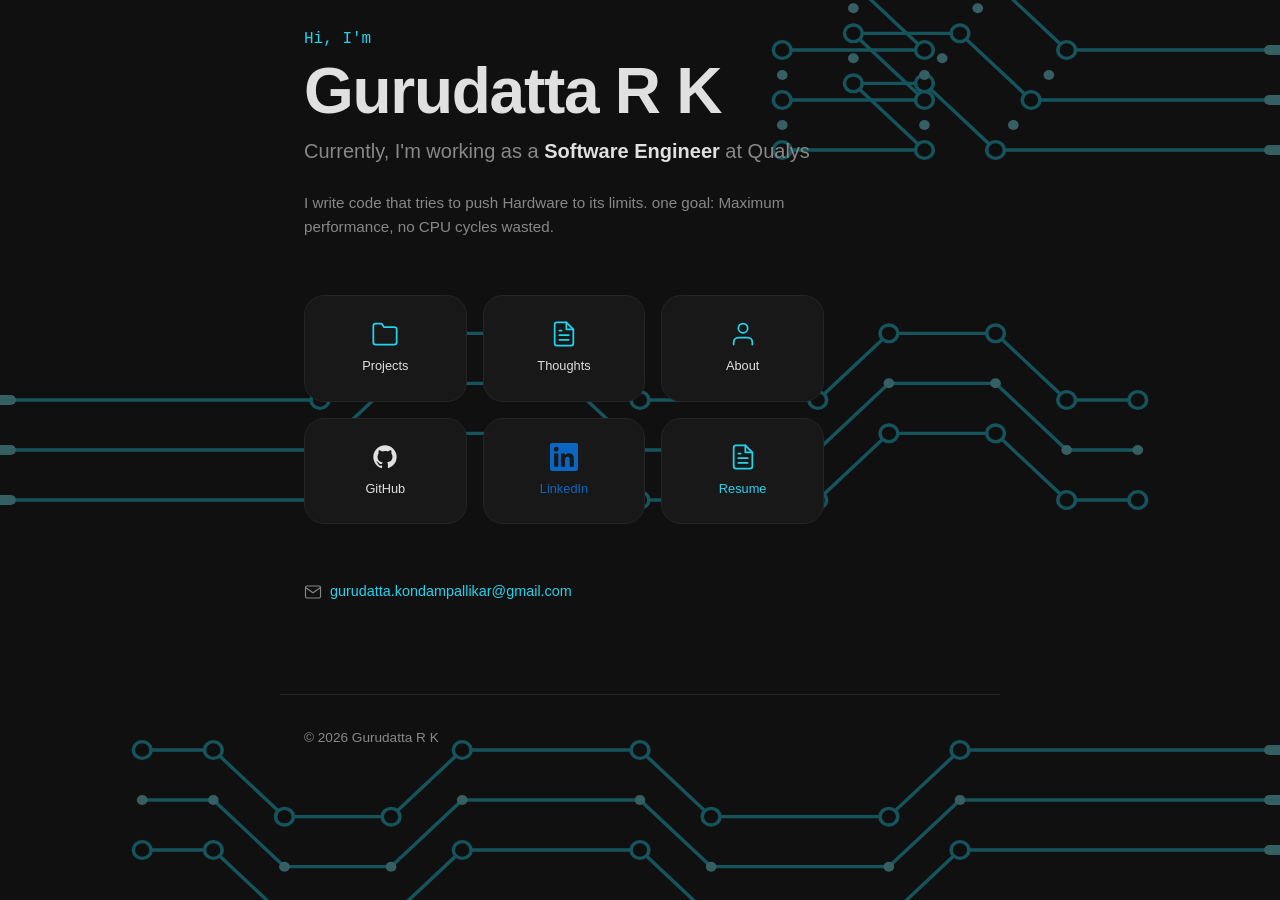
==== index.html @ 4988b699 "re-design 1" ====
<!DOCTYPE html>
<html lang="en">
<head>
<meta charset="UTF-8">
<meta name="viewport" content="width=device-width, initial-scale=1">
<meta name="description" content="Gurudatta R K — Systems programmer. Portfolio of low-latency systems, x86-64 assembly, and performance engineering.">
<title>Gurudatta R K</title>
<link rel="stylesheet" href="style.css">
<link rel="icon" href="data:image/svg+xml,%3Csvg xmlns='http://www.w3.org/2000/svg' viewBox='0 0 100 100'%3E%3Ctext y='.9em' font-size='90'%3E%E2%9A%A1%3C/text%3E%3C/svg%3E">
</head>
<body>
<main>
  <section class="hero">
    <svg class="circuit-bg" viewBox="0 0 720 540" preserveAspectRatio="none" xmlns="http://www.w3.org/2000/svg">
<defs><style>.tr{fill:none;stroke:#22d3ee;stroke-width:2}.td{fill:none;stroke:#7df4ff;stroke-width:6;stroke-linecap:round;stroke-dasharray:6 1500;animation:traceDotSlow 12s linear infinite}.n{fill:#101010;stroke:#22d3ee;stroke-width:2}.nf{fill:#7df4ff}</style></defs>
<g class="tr">
<path d="M720 30h-120l-40-40h-80l40 40h-80"/>
<path d="M720 60h-140l-40-40h-60l40 40h-80"/>
<path d="M720 90h-160l-40-40h-40l40 40h-80"/>
<path d="M0 240h180l40-40h100l40 40h100l40-40h60l40 40h40"/>
<path d="M0 270h180l40-40h100l40 40h100l40-40h60l40 40h40"/>
<path d="M0 300h180l40-40h100l40 40h100l40-40h60l40 40h40"/>
<path d="M720 450h-180l-40 40h-100l-40-40h-100l-40 40h-60l-40-40h-40"/>
<path d="M720 480h-180l-40 40h-100l-40-40h-100l-40 40h-60l-40-40h-40"/>
<path d="M720 510h-180l-40 40h-100l-40-40h-100l-40 40h-60l-40-40h-40"/>
</g>
<g class="td"><path d="M720 30h-120l-40-40h-80l40 40h-80"/></g>
<g class="td" style="animation-delay:1.5s"><path d="M720 60h-140l-40-40h-60l40 40h-80"/></g>
<g class="td" style="animation-delay:3s"><path d="M720 90h-160l-40-40h-40l40 40h-80"/></g>
<g class="td" style="animation-delay:2s"><path d="M0 240h180l40-40h100l40 40h100l40-40h60l40 40h40"/></g>
<g class="td" style="animation-delay:3.5s"><path d="M0 270h180l40-40h100l40 40h100l40-40h60l40 40h40"/></g>
<g class="td" style="animation-delay:5s"><path d="M0 300h180l40-40h100l40 40h100l40-40h60l40 40h40"/></g>
<g class="td" style="animation-delay:6s"><path d="M720 450h-180l-40 40h-100l-40-40h-100l-40 40h-60l-40-40h-40"/></g>
<g class="td" style="animation-delay:7.5s"><path d="M720 480h-180l-40 40h-100l-40-40h-100l-40 40h-60l-40-40h-40"/></g>
<g class="td" style="animation-delay:9s"><path d="M720 510h-180l-40 40h-100l-40-40h-100l-40 40h-60l-40-40h-40"/></g>
<circle cx="600" cy="30" r="5" class="n"/><circle cx="560" cy="-10" r="5" class="n"/><circle cx="480" cy="-10" r="5" class="n"/><circle cx="520" cy="30" r="5" class="n"/><circle cx="440" cy="30" r="5" class="n"/>
<circle cx="580" cy="60" r="5" class="n"/><circle cx="540" cy="20" r="5" class="n"/><circle cx="480" cy="20" r="5" class="n"/><circle cx="520" cy="60" r="5" class="n"/><circle cx="440" cy="60" r="5" class="n"/><circle cx="560" cy="90" r="5" class="n"/><circle cx="520" cy="50" r="5" class="n"/><circle cx="480" cy="50" r="5" class="n"/><circle cx="520" cy="90" r="5" class="n"/><circle cx="440" cy="90" r="5" class="n"/>
<circle cx="180" cy="240" r="5" class="n"/><circle cx="220" cy="200" r="5" class="n"/><circle cx="320" cy="200" r="5" class="n"/><circle cx="360" cy="240" r="5" class="n"/><circle cx="460" cy="240" r="5" class="n"/><circle cx="500" cy="200" r="5" class="n"/><circle cx="560" cy="200" r="5" class="n"/><circle cx="600" cy="240" r="5" class="n"/><circle cx="640" cy="240" r="5" class="n"/>
<circle cx="180" cy="300" r="5" class="n"/><circle cx="220" cy="260" r="5" class="n"/><circle cx="320" cy="260" r="5" class="n"/><circle cx="360" cy="300" r="5" class="n"/><circle cx="460" cy="300" r="5" class="n"/><circle cx="500" cy="260" r="5" class="n"/><circle cx="560" cy="260" r="5" class="n"/><circle cx="600" cy="300" r="5" class="n"/><circle cx="640" cy="300" r="5" class="n"/>
<circle cx="540" cy="450" r="5" class="n"/><circle cx="500" cy="490" r="5" class="n"/><circle cx="400" cy="490" r="5" class="n"/><circle cx="360" cy="450" r="5" class="n"/><circle cx="260" cy="450" r="5" class="n"/><circle cx="220" cy="490" r="5" class="n"/><circle cx="160" cy="490" r="5" class="n"/><circle cx="120" cy="450" r="5" class="n"/><circle cx="80" cy="450" r="5" class="n"/>
<circle cx="540" cy="510" r="5" class="n"/><circle cx="500" cy="550" r="5" class="n"/><circle cx="400" cy="550" r="5" class="n"/><circle cx="360" cy="510" r="5" class="n"/><circle cx="260" cy="510" r="5" class="n"/><circle cx="220" cy="550" r="5" class="n"/><circle cx="160" cy="550" r="5" class="n"/><circle cx="120" cy="510" r="5" class="n"/><circle cx="80" cy="510" r="5" class="n"/>
<circle cx="590" cy="45" r="3" class="nf"/><circle cx="550" cy="5" r="3" class="nf"/><circle cx="480" cy="5" r="3" class="nf"/><circle cx="520" cy="45" r="3" class="nf"/><circle cx="440" cy="45" r="3" class="nf"/><circle cx="570" cy="75" r="3" class="nf"/><circle cx="530" cy="35" r="3" class="nf"/><circle cx="480" cy="35" r="3" class="nf"/><circle cx="520" cy="75" r="3" class="nf"/><circle cx="440" cy="75" r="3" class="nf"/>
<circle cx="180" cy="270" r="3" class="nf"/><circle cx="220" cy="230" r="3" class="nf"/><circle cx="320" cy="230" r="3" class="nf"/><circle cx="360" cy="270" r="3" class="nf"/><circle cx="460" cy="270" r="3" class="nf"/><circle cx="500" cy="230" r="3" class="nf"/><circle cx="560" cy="230" r="3" class="nf"/><circle cx="600" cy="270" r="3" class="nf"/><circle cx="640" cy="270" r="3" class="nf"/>
<circle cx="540" cy="480" r="3" class="nf"/><circle cx="500" cy="520" r="3" class="nf"/><circle cx="400" cy="520" r="3" class="nf"/><circle cx="360" cy="480" r="3" class="nf"/><circle cx="260" cy="480" r="3" class="nf"/><circle cx="220" cy="520" r="3" class="nf"/><circle cx="160" cy="520" r="3" class="nf"/><circle cx="120" cy="480" r="3" class="nf"/><circle cx="80" cy="480" r="3" class="nf"/>
</svg>

    <p class="hi a1">Hi, I'm</p>
    <h1 class="a1">Gurudatta R K</h1>
    <p class="tagline a2"><span class="norm">Currently, I'm working as a </span><span class="bold">Software Engineer</span><span class="norm"> at Qualys</span></p>
    <p class="a3" style="color:var(--muted);max-width:520px;font-size:.95rem;margin-bottom:1.5rem">I write code that tries to push Hardware to its limits. one goal: Maximum performance, no CPU cycles wasted.</p>

    <div class="squircle-grid a3" style="max-width:520px">
      <a href="projects.html" class="squircle">
        <svg viewBox="0 0 24 24" xmlns="http://www.w3.org/2000/svg"><path d="M22 19a2 2 0 01-2 2H4a2 2 0 01-2-2V5a2 2 0 012-2h5l2 3h9a2 2 0 012 2z" stroke-linecap="round" stroke-linejoin="round"/></svg>
        <span>Projects</span>
      </a>
      <a href="thoughts.html" class="squircle">
        <svg viewBox="0 0 24 24" xmlns="http://www.w3.org/2000/svg"><path d="M14 2H6a2 2 0 00-2 2v16a2 2 0 002 2h12a2 2 0 002-2V8z" stroke-linecap="round" stroke-linejoin="round"/><path d="M14 2v6h6M16 13H8M16 17H8M10 9H8" stroke-linecap="round" stroke-linejoin="round"/></svg>
        <span>Thoughts</span>
      </a>
      <a href="about.html" class="squircle">
        <svg viewBox="0 0 24 24" xmlns="http://www.w3.org/2000/svg"><path d="M20 21v-2a4 4 0 00-4-4H8a4 4 0 00-4 4v2" stroke-linecap="round" stroke-linejoin="round"/><circle cx="12" cy="7" r="4"/></svg>
        <span>About</span>
      </a>
      <a href="https://github.com/GurudattaRK" target="_blank" rel="noopener" class="squircle">
        <svg viewBox="0 0 24 24" xmlns="http://www.w3.org/2000/svg" style="fill:currentColor;stroke:none"><path d="M12 2C6.477 2 2 6.484 2 12.017c0 4.425 2.865 8.18 6.839 9.504.5.092.682-.217.682-.483 0-.237-.008-.868-.013-1.703-2.782.605-3.369-1.343-3.369-1.343-.454-1.158-1.11-1.466-1.11-1.466-.908-.62.069-.608.069-.608 1.003.07 1.531 1.032 1.531 1.032.892 1.53 2.341 1.088 2.91.832.092-.647.35-1.088.636-1.338-2.22-.253-4.555-1.113-4.555-4.951 0-1.093.39-1.988 1.029-2.688-.103-.253-.446-1.272.098-2.65 0 0 .84-.27 2.75 1.026A9.564 9.564 0 0112 6.844c.85.004 1.705.115 2.504.337 1.909-1.296 2.747-1.027 2.747-1.027.546 1.379.202 2.398.1 2.651.64.7 1.028 1.595 1.028 2.688 0 3.848-2.339 4.695-4.566 4.943.359.309.678.92.678 1.855 0 1.338-.012 2.419-.012 2.747 0 .268.18.58.688.482A10.019 10.019 0 0022 12.017C22 6.484 17.522 2 12 2z"/></svg>
        <span>GitHub</span>
      </a>
      <a href="https://www.linkedin.com/in/gurudatta-r-k/" target="_blank" rel="noopener" class="squircle linkedin-blue">
        <svg viewBox="0 0 24 24" xmlns="http://www.w3.org/2000/svg" style="fill:currentColor;stroke:none"><path d="M20.447 20.452h-3.554v-5.569c0-1.328-.027-3.037-1.852-3.037-1.853 0-2.136 1.445-2.136 2.939v5.667H9.351V9h3.414v1.561h.046c.477-.9 1.637-1.85 3.37-1.85 3.601 0 4.267 2.37 4.267 5.455v6.286zM5.337 7.433a2.062 2.062 0 01-2.063-2.065 2.064 2.064 0 112.063 2.065zm1.782 13.019H3.555V9h3.564v11.452zM22.225 0H1.771C.792 0 0 .774 0 1.729v20.542C0 23.227.792 24 1.771 24h20.451C23.2 24 24 23.227 24 22.271V1.729C24 .774 23.2 0 22.222 0h.003z"/></svg>
        <span>LinkedIn</span>
      </a>
      <a href="Gurudatta_Resume.pdf" target="_blank" class="squircle" style="color:var(--accent)">
        <svg viewBox="0 0 24 24" xmlns="http://www.w3.org/2000/svg" style="fill:none;stroke:currentColor;stroke-width:1.5"><path d="M14 2H6a2 2 0 00-2 2v16a2 2 0 002 2h12a2 2 0 002-2V8z" stroke-linecap="round" stroke-linejoin="round"/><path d="M14 2v6h6M16 13H8M16 17H8M10 9H8" stroke-linecap="round" stroke-linejoin="round"/></svg>
        <span>Resume</span>
      </a>
    </div>

    <div class="email-row a4">
      <svg viewBox="0 0 24 24" xmlns="http://www.w3.org/2000/svg"><path d="M4 4h16c1.1 0 2 .9 2 2v12c0 1.1-.9 2-2 2H4c-1.1 0-2-.9-2-2V6c0-1.1.9-2 2-2z" stroke="currentColor" stroke-width="1.5" fill="none"/><path d="M22 6l-10 7L2 6" stroke="currentColor" stroke-width="1.5" fill="none"/></svg>
      <a href="mailto:gurudatta.kondampallikar@gmail.com">gurudatta.kondampallikar@gmail.com</a>
    </div>
  </section>
</main>

<footer>
  <span>&copy; 2026 Gurudatta R K</span>
</footer>
</body>
</html>
---- style.css ----
:root {
  --bg: #101010;
  --surface: #181818;
  --border: #252525;
  --text: #e0e0e0;
  --muted: #888888;
  --accent: #22d3ee;
  --accent-dim: rgba(34,211,238,0.12);
  --linkedin: #0a66c2;
  --font-body: -apple-system,BlinkMacSystemFont,'Segoe UI','Helvetica Neue',Arial,sans-serif;
  --font-mono: 'SF Mono','Fira Code','JetBrains Mono','Cascadia Code','Courier New',monospace;
  --r: 8px;
  --s: 1.5rem;
  --mw: 720px;
}

*{margin:0;padding:0;box-sizing:border-box}
html{scroll-behavior:smooth}
body{font-family:var(--font-body);background:var(--bg);color:var(--text);line-height:1.6;-webkit-font-smoothing:antialiased}

@keyframes fadeUp{from{opacity:0;transform:translateY(20px)}to{opacity:1;transform:translateY(0)}}
@keyframes draw{to{stroke-dashoffset:0}}
@keyframes float{0%,100%{transform:translateY(0)}50%{transform:translateY(-8px)}}
@keyframes pulse{0%,100%{opacity:1}50%{opacity:.6}}
@keyframes gradientShift{0%{background-position:0% 50%}50%{background-position:100% 50%}100%{background-position:0% 50%}}
@keyframes traceDot{to{stroke-dashoffset:-1200}}
@keyframes traceDotSlow{to{stroke-dashoffset:-1200}}
@keyframes waveLoop{0%{stroke-dashoffset:2000}50%{stroke-dashoffset:0}100%{stroke-dashoffset:-2000}}

.a1{animation:fadeUp .6s ease both}
.a2{animation:fadeUp .6s ease .15s both}
.a3{animation:fadeUp .6s ease .3s both}
.a4{animation:fadeUp .6s ease .45s both}

nav{display:flex;justify-content:space-between;align-items:center;max-width:var(--mw);margin:0 auto;padding:2rem var(--s)}
nav a{color:var(--text);text-decoration:none;font-weight:500;font-size:.95rem}
nav .links{display:flex;gap:1.5rem}
nav .links a{position:relative}
nav .links a::after{content:'';position:absolute;bottom:-2px;left:0;width:0;height:1px;background:var(--accent);transition:width .3s ease}
nav .links a:hover::after,nav .links a.active::after{width:100%}
nav .name{font-weight:700;letter-spacing:-.02em;color:var(--accent)}
.index-nav{justify-content:flex-end}
.index-nav .name{display:none}

main{max-width:var(--mw);margin:0 auto;padding:0 var(--s) 4rem}

.hero{min-height:70vh;display:flex;flex-direction:column;justify-content:center;align-items:flex-start;position:relative;overflow:hidden}
.hi{font-size:1rem;color:var(--accent);font-family:var(--font-mono);margin-bottom:.25rem}
.hero h1{font-size:clamp(2.5rem,5vw,4rem);font-weight:700;letter-spacing:-.02em;line-height:1.1;margin-bottom:.5rem}
.hero .tagline{font-size:clamp(1rem,2vw,1.25rem);color:var(--muted);margin-bottom:1.5rem}
.hero .cta{display:none}
.squircle-grid{display:grid;grid-template-columns:repeat(3,1fr);gap:1rem;margin:2rem 0;max-width:480px;width:100%}
.squircle{display:flex;flex-direction:column;align-items:center;justify-content:center;gap:.5rem;padding:1.5rem 1rem;background:var(--surface);border:1px solid var(--border);border-radius:20px;text-decoration:none;color:var(--text);transition:transform .2s ease,border-color .2s ease,box-shadow .2s ease}
.squircle:hover{transform:translateY(-4px);border-color:var(--accent);box-shadow:0 0 24px var(--accent-dim)}
.squircle svg{width:28px;height:28px;fill:none;stroke:var(--accent);stroke-width:1.5}
.squircle span{font-size:.8rem;font-weight:500}
.email-row{display:flex;align-items:center;gap:.5rem;margin-top:1.5rem;color:var(--muted);font-size:.9rem}
.email-row a{color:var(--accent);text-decoration:none}
.email-row svg{width:18px;height:18px;fill:currentColor}
.social-row{display:flex;gap:1.5rem;margin-top:1rem}
.social-row a{color:var(--muted);transition:color .2s ease}
.social-row a:hover{color:var(--accent)}
.social-row svg{width:24px;height:24px;fill:currentColor}
.linkedin-blue{color:var(--linkedin)!important}
.linkedin-blue:hover{color:#4691d4!important}
.tagline .norm{color:var(--muted);font-weight:400}
.tagline .bold{color:var(--text);font-weight:700}
.btn{display:inline-block;padding:.6rem 1.2rem;border-radius:var(--r);text-decoration:none;font-size:.9rem;font-weight:500;transition:transform .2s ease,box-shadow .2s ease}
.btn-primary{background:var(--accent);color:var(--bg)}
.btn-primary:hover{transform:translateY(-2px);box-shadow:0 0 20px rgba(34,211,238,.3)}
.btn-secondary{border:1px solid var(--border);color:var(--text)}
.btn-secondary:hover{border-color:var(--accent);box-shadow:0 0 20px var(--accent-dim)}

footer{max-width:var(--mw);margin:0 auto;padding:2rem var(--s);border-top:1px solid var(--border);display:flex;justify-content:space-between;align-items:center;color:var(--muted);font-size:.85rem}
footer .social{display:flex;gap:1rem}
footer .social a{color:var(--muted);transition:color .2s ease}
footer .social a:hover{color:var(--accent)}
footer svg{width:18px;height:18px;fill:currentColor}

.circuit-bg{position:fixed;top:0;left:0;width:100%;height:100%;pointer-events:none;z-index:-1;opacity:.35}
.hex-bg{position:fixed;top:0;left:0;width:100%;height:100%;pointer-events:none;z-index:-1;opacity:.06}
.wave-bg{position:fixed;top:0;left:0;width:100%;height:100%;pointer-events:none;z-index:-1;opacity:.28}
.card{background:var(--surface);border:1px solid var(--border);border-radius:var(--r);padding:1.5rem;transition:transform .2s ease,box-shadow .2s ease,border-color .2s ease}
.card:hover{transform:translateY(-4px);border-color:var(--accent);box-shadow:0 12px 40px rgba(34,211,238,.08)}
.card h2{font-size:1.25rem;font-weight:600;margin-bottom:.5rem}
.card p{color:var(--muted);font-size:.9rem;margin-bottom:1rem}
.tags{display:flex;gap:.5rem;flex-wrap:wrap}
.tag{font-family:var(--font-mono);font-size:.75rem;background:rgba(34,211,238,.08);color:var(--accent);padding:.25rem .5rem;border-radius:4px}

.post-list{list-style:none}
.post-list li{padding:1.5rem 0;border-bottom:1px solid var(--border)}
.post-list li:last-child{border-bottom:none}
.post-list a{color:var(--text);text-decoration:none;font-weight:600;font-size:1.1rem;display:block;margin-bottom:.25rem;transition:color .2s}
.post-list a:hover{color:var(--accent)}
.post-meta{color:var(--muted);font-size:.85rem;font-family:var(--font-mono)}
.post-summary{color:var(--muted);font-size:.9rem;margin-top:.25rem}

.page-title{font-size:clamp(1.75rem,4vw,2.5rem);font-weight:700;margin-bottom:.5rem}
.page-sub{color:var(--muted);margin-bottom:2rem}

.skills{display:grid;gap:1.5rem}
.skill-group h3{font-size:1rem;font-weight:600;margin-bottom:.5rem;color:var(--accent)}
.skill-group ul{list-style:none;display:flex;gap:.5rem;flex-wrap:wrap}
.skill-group li{font-family:var(--font-mono);font-size:.8rem;color:var(--muted)}

.exp-item{margin-bottom:1.5rem}
.exp-item h4{font-weight:600;margin-bottom:.25rem}
.exp-item .exp-meta{color:var(--muted);font-size:.85rem;font-family:var(--font-mono);margin-bottom:.5rem}
.exp-item p{color:var(--muted);font-size:.9rem}

.contact-links{display:flex;gap:1.5rem;flex-wrap:wrap;margin-top:1rem}
.contact-links a{display:flex;align-items:center;gap:.5rem;color:var(--text);text-decoration:none;transition:color .2s}
.contact-links a:hover{color:var(--accent)}
.contact-links svg{width:18px;height:18px;fill:currentColor}

@media(max-width:600px){
  nav{flex-direction:column;gap:1rem;padding:1.5rem var(--s)}
  .hero{min-height:50vh}
  .cta{flex-direction:column}
  footer{flex-direction:column;gap:1rem;text-align:center}
  .squircle-grid{grid-template-columns:1fr;max-width:280px}
}
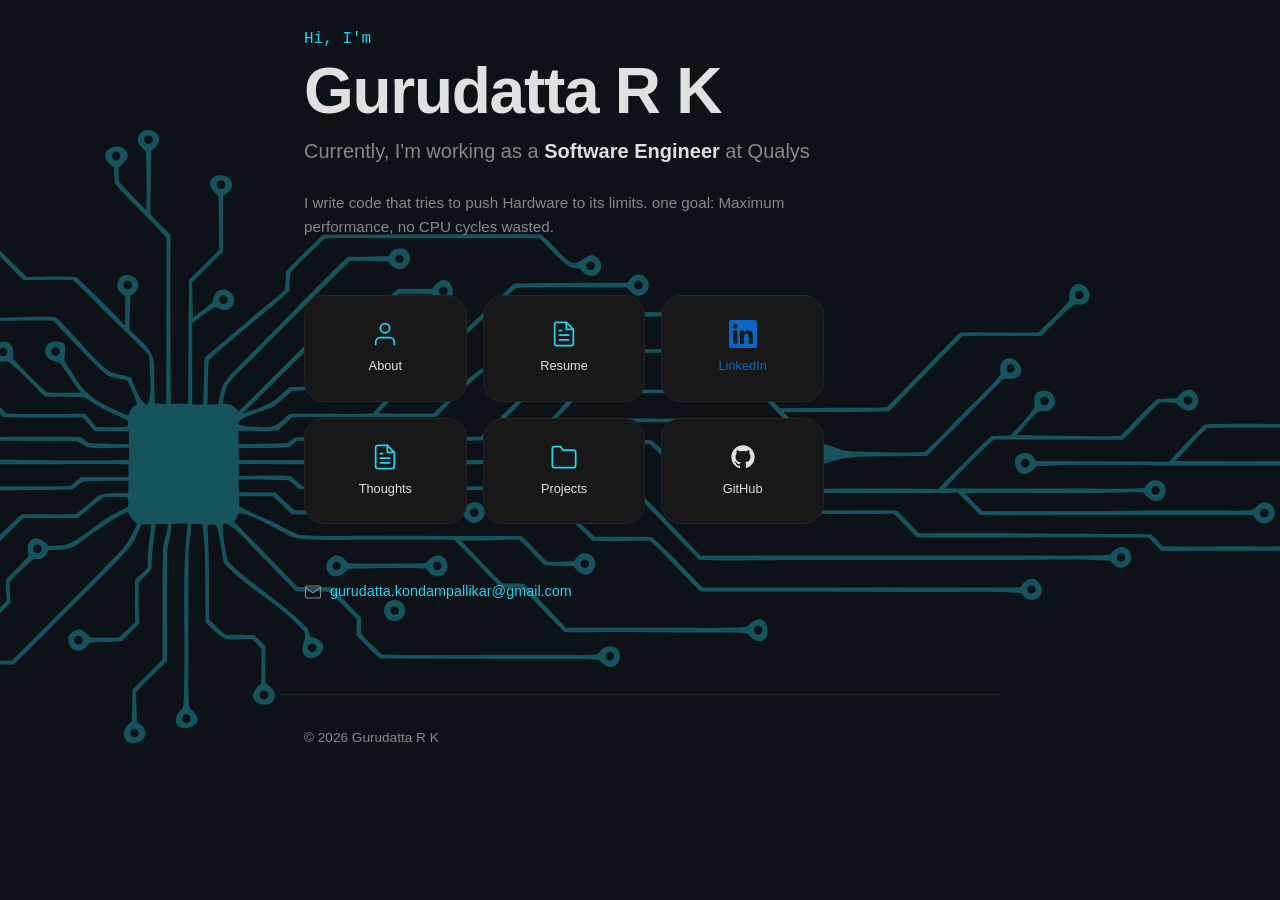
==== commit 7763bdb6: "BG re-design" ====
--- a/index.html
+++ b/index.html
@@ -11,37 +11,114 @@
 <body>
 <main>
   <section class="hero">
-    <svg class="circuit-bg" viewBox="0 0 720 540" preserveAspectRatio="none" xmlns="http://www.w3.org/2000/svg">
-<defs><style>.tr{fill:none;stroke:#22d3ee;stroke-width:2}.td{fill:none;stroke:#7df4ff;stroke-width:6;stroke-linecap:round;stroke-dasharray:6 1500;animation:traceDotSlow 12s linear infinite}.n{fill:#101010;stroke:#22d3ee;stroke-width:2}.nf{fill:#7df4ff}</style></defs>
-<g class="tr">
-<path d="M720 30h-120l-40-40h-80l40 40h-80"/>
-<path d="M720 60h-140l-40-40h-60l40 40h-80"/>
-<path d="M720 90h-160l-40-40h-40l40 40h-80"/>
-<path d="M0 240h180l40-40h100l40 40h100l40-40h60l40 40h40"/>
-<path d="M0 270h180l40-40h100l40 40h100l40-40h60l40 40h40"/>
-<path d="M0 300h180l40-40h100l40 40h100l40-40h60l40 40h40"/>
-<path d="M720 450h-180l-40 40h-100l-40-40h-100l-40 40h-60l-40-40h-40"/>
-<path d="M720 480h-180l-40 40h-100l-40-40h-100l-40 40h-60l-40-40h-40"/>
-<path d="M720 510h-180l-40 40h-100l-40-40h-100l-40 40h-60l-40-40h-40"/>
-</g>
-<g class="td"><path d="M720 30h-120l-40-40h-80l40 40h-80"/></g>
-<g class="td" style="animation-delay:1.5s"><path d="M720 60h-140l-40-40h-60l40 40h-80"/></g>
-<g class="td" style="animation-delay:3s"><path d="M720 90h-160l-40-40h-40l40 40h-80"/></g>
-<g class="td" style="animation-delay:2s"><path d="M0 240h180l40-40h100l40 40h100l40-40h60l40 40h40"/></g>
-<g class="td" style="animation-delay:3.5s"><path d="M0 270h180l40-40h100l40 40h100l40-40h60l40 40h40"/></g>
-<g class="td" style="animation-delay:5s"><path d="M0 300h180l40-40h100l40 40h100l40-40h60l40 40h40"/></g>
-<g class="td" style="animation-delay:6s"><path d="M720 450h-180l-40 40h-100l-40-40h-100l-40 40h-60l-40-40h-40"/></g>
-<g class="td" style="animation-delay:7.5s"><path d="M720 480h-180l-40 40h-100l-40-40h-100l-40 40h-60l-40-40h-40"/></g>
-<g class="td" style="animation-delay:9s"><path d="M720 510h-180l-40 40h-100l-40-40h-100l-40 40h-60l-40-40h-40"/></g>
-<circle cx="600" cy="30" r="5" class="n"/><circle cx="560" cy="-10" r="5" class="n"/><circle cx="480" cy="-10" r="5" class="n"/><circle cx="520" cy="30" r="5" class="n"/><circle cx="440" cy="30" r="5" class="n"/>
-<circle cx="580" cy="60" r="5" class="n"/><circle cx="540" cy="20" r="5" class="n"/><circle cx="480" cy="20" r="5" class="n"/><circle cx="520" cy="60" r="5" class="n"/><circle cx="440" cy="60" r="5" class="n"/><circle cx="560" cy="90" r="5" class="n"/><circle cx="520" cy="50" r="5" class="n"/><circle cx="480" cy="50" r="5" class="n"/><circle cx="520" cy="90" r="5" class="n"/><circle cx="440" cy="90" r="5" class="n"/>
-<circle cx="180" cy="240" r="5" class="n"/><circle cx="220" cy="200" r="5" class="n"/><circle cx="320" cy="200" r="5" class="n"/><circle cx="360" cy="240" r="5" class="n"/><circle cx="460" cy="240" r="5" class="n"/><circle cx="500" cy="200" r="5" class="n"/><circle cx="560" cy="200" r="5" class="n"/><circle cx="600" cy="240" r="5" class="n"/><circle cx="640" cy="240" r="5" class="n"/>
-<circle cx="180" cy="300" r="5" class="n"/><circle cx="220" cy="260" r="5" class="n"/><circle cx="320" cy="260" r="5" class="n"/><circle cx="360" cy="300" r="5" class="n"/><circle cx="460" cy="300" r="5" class="n"/><circle cx="500" cy="260" r="5" class="n"/><circle cx="560" cy="260" r="5" class="n"/><circle cx="600" cy="300" r="5" class="n"/><circle cx="640" cy="300" r="5" class="n"/>
-<circle cx="540" cy="450" r="5" class="n"/><circle cx="500" cy="490" r="5" class="n"/><circle cx="400" cy="490" r="5" class="n"/><circle cx="360" cy="450" r="5" class="n"/><circle cx="260" cy="450" r="5" class="n"/><circle cx="220" cy="490" r="5" class="n"/><circle cx="160" cy="490" r="5" class="n"/><circle cx="120" cy="450" r="5" class="n"/><circle cx="80" cy="450" r="5" class="n"/>
-<circle cx="540" cy="510" r="5" class="n"/><circle cx="500" cy="550" r="5" class="n"/><circle cx="400" cy="550" r="5" class="n"/><circle cx="360" cy="510" r="5" class="n"/><circle cx="260" cy="510" r="5" class="n"/><circle cx="220" cy="550" r="5" class="n"/><circle cx="160" cy="550" r="5" class="n"/><circle cx="120" cy="510" r="5" class="n"/><circle cx="80" cy="510" r="5" class="n"/>
-<circle cx="590" cy="45" r="3" class="nf"/><circle cx="550" cy="5" r="3" class="nf"/><circle cx="480" cy="5" r="3" class="nf"/><circle cx="520" cy="45" r="3" class="nf"/><circle cx="440" cy="45" r="3" class="nf"/><circle cx="570" cy="75" r="3" class="nf"/><circle cx="530" cy="35" r="3" class="nf"/><circle cx="480" cy="35" r="3" class="nf"/><circle cx="520" cy="75" r="3" class="nf"/><circle cx="440" cy="75" r="3" class="nf"/>
-<circle cx="180" cy="270" r="3" class="nf"/><circle cx="220" cy="230" r="3" class="nf"/><circle cx="320" cy="230" r="3" class="nf"/><circle cx="360" cy="270" r="3" class="nf"/><circle cx="460" cy="270" r="3" class="nf"/><circle cx="500" cy="230" r="3" class="nf"/><circle cx="560" cy="230" r="3" class="nf"/><circle cx="600" cy="270" r="3" class="nf"/><circle cx="640" cy="270" r="3" class="nf"/>
-<circle cx="540" cy="480" r="3" class="nf"/><circle cx="500" cy="520" r="3" class="nf"/><circle cx="400" cy="520" r="3" class="nf"/><circle cx="360" cy="480" r="3" class="nf"/><circle cx="260" cy="480" r="3" class="nf"/><circle cx="220" cy="520" r="3" class="nf"/><circle cx="160" cy="520" r="3" class="nf"/><circle cx="120" cy="480" r="3" class="nf"/><circle cx="80" cy="480" r="3" class="nf"/>
+    <svg class="circuit-bg" viewBox="0 0 2048 1117" preserveAspectRatio="xMidYMid slice" xmlns="http://www.w3.org/2000/svg">
+<defs>
+<style>
+  .td2{fill:none;stroke:#7df4ff;stroke-width:18;stroke-linecap:round;stroke-dasharray:18 9999;stroke-dashoffset:18;animation:traceDotSlow 18s linear infinite}
+</style>
+<!-- Dark background -->
+<rect width="2048" height="1117" fill="#060e1a"/>
+</defs>
+<rect width="2048" height="1117" fill="#060e1a"/>
+<path transform="translate(0,0)" fill="#0a1628" d="M 0 0 L 2048 0 L 2048 402.951 L 2048 407.507 L 2048 691.886 L 2048 696.408 L 2048 1117 L 0 1117 L 0 784.738 L 0 778.17 L 0 709.93 L 0 705.296 L 0 677.943 L 0 673.22 L 0 609.535 L 0 606.395 L 0 575.031 L 0 571.775 L 0 525.835 L 0 521.038 L 0 488.784 L 0 484.267 L 0 465.733 L 0 438.441 L 0 407.311 L 0 403.051 L 0 316.159 L 0 312.44 L 0 0 z"/>
+<path transform="translate(0,0)" fill="#0a1628" d="M 939.519 550.95 C 971.061 550.314 1003.53 551.235 1035.35 550.744 C 1063.84 576.834 1095.17 609.61 1122.91 637.233 C 1140.97 638.828 1178.92 637.753 1198.03 637.759 C 1244.85 637.909 1291.68 637.818 1338.51 637.487 C 1347.37 645.207 1359.26 658.28 1367.78 667.013 C 1450.63 668.143 1533.86 666.273 1616.73 667.015 C 1629.44 667.128 1642.09 666.792 1654.79 667.414 C 1658.41 670.31 1667.16 679.672 1670.82 683.404 C 1686.82 684.133 1707.3 683.543 1723.71 683.542 L 1825.35 683.557 C 1834.48 674.935 1843.57 665.874 1852.69 657.154 L 1893.36 696.261 C 1907.19 697.233 1931.08 696.548 1945.75 696.549 L 2048 696.408 L 2048 1117 L 0 1117 L 0 784.738 C 10.4214 787.334 76.4792 787.068 90.0106 786.656 C 125.202 785.582 171.257 788.417 205.596 785.887 C 218.148 773.773 230.439 760.732 242.553 748.127 C 242.482 739.998 241.881 730.894 241.52 722.698 C 247.929 714.332 263.531 700.436 271.503 693.663 C 282.537 694.08 285.061 693.284 289.771 682.915 C 303.988 681.079 313.094 684.518 326.119 675.375 C 346.891 660.794 365.074 645.42 388.428 635.132 C 391.954 642.533 393.222 644.858 399.901 649.525 C 387.631 678.553 379.369 684.482 357.411 706.711 L 307.851 756.433 L 267.749 796.537 C 260.544 803.731 251.095 813.802 243.39 819.967 C 214.392 820.561 184.641 819.79 155.63 819.4 C 135.813 819.135 116.057 819.491 96.1951 819.089 L 95.658 818.386 C 89.3908 810.293 79.5636 803.662 72.2581 815.109 C 61.8894 831.357 86.444 845.799 95.5584 824.887 L 246.545 824.824 C 276.87 795.512 306.591 764.366 336.799 734.696 C 354.774 717.04 375.237 697.247 391.426 678.029 C 395.677 672.982 402.194 657.754 405.296 650.932 L 417.388 650.705 C 417.218 658.911 415.1 668.186 414.188 676.545 C 413.154 686.014 413.091 694.89 412.963 704.386 C 408.82 709.002 402.047 715.065 397.359 719.478 C 397.329 735.065 396.653 756.633 397.616 771.747 C 390.43 778.928 384.755 784.572 376.876 791.089 C 365.56 791.866 352.955 791.428 341.549 791.135 C 338.17 787.087 331.435 780.09 325.684 781.657 C 299.836 788.696 323.466 825.031 340.989 797.405 C 354.241 797.093 367.189 796.828 380.427 795.985 C 388.143 788.707 395.63 781.19 402.878 773.446 C 401.356 761.861 401.996 736.162 401.89 723.17 C 407.314 716.746 412.865 713.19 417.733 705.607 C 417.962 702.832 418.019 699.469 418.022 696.658 C 418.04 680.954 421.676 666.024 422.959 650.408 C 427.468 650.593 433.533 650.313 438.162 650.239 C 437.177 664.127 432.522 669.672 432.016 683.213 C 431.406 699.515 431.432 715.949 431.392 732.256 L 431.451 818.442 C 419.487 830.872 406.405 843.439 394.095 855.615 C 394.084 869.155 393.706 882.692 392.961 896.212 C 382.601 902.503 379.858 915.516 388.568 920.544 C 402.225 928.427 423.14 908.976 399.714 896.545 L 398.314 859.186 C 410.313 846.243 424.363 832.893 437.026 820.419 C 436.947 776.423 436.727 732.111 437.143 688.116 C 437.274 674.255 442.4 666.401 442.507 650.067 C 449.051 649.943 456.08 650.117 462.664 650.174 C 454.81 713.812 460.108 782.056 458.152 846.405 C 457.834 856.886 458.548 867.169 456.902 877.622 C 435.899 897.865 456.034 911.823 472.151 899.024 C 479.12 893.49 471.117 883.402 464.918 878.644 C 462.646 859.039 463.623 827.778 463.539 807.466 C 463.375 767.827 463.488 727.837 463.704 688.185 C 463.763 677.432 466.577 662.32 467.121 650.168 L 480.973 650.747 C 481.598 660.631 483.551 671.602 483.8 681.512 C 484.559 711.649 484.778 741.696 484.794 771.83 C 509.337 797.562 508.349 793.692 541.967 793.122 C 547.235 797.581 549.523 800.028 554.078 805.115 C 554.781 817.411 553.896 835.692 553.813 848.584 C 523.362 871.363 570.303 886.499 570.905 862.22 C 571.038 856.833 563.731 851.052 559.392 848.017 C 558.441 836.112 559.146 815.53 558.99 802.64 C 555.011 796.907 549.987 792.466 544.626 788.122 C 532.982 787.934 521.338 787.834 509.693 787.821 C 502.269 782.1 495.466 774.907 488.887 768.195 C 488.913 730.293 489.63 692.388 487.162 654.554 C 487.048 652.796 487.16 653.205 488.238 651.759 C 492.034 650.531 492.91 650.746 496.826 651.129 C 501.852 654.552 505.126 689.098 507.723 699.186 C 533.769 728.3 581.726 753.175 607.214 784.171 C 612.655 790.787 600.663 801.654 606.928 812.398 C 608.204 814.567 610.322 816.109 612.778 816.655 C 626.672 819.874 644.151 796.304 614.826 790.404 C 614.021 787.59 612.199 780.788 610.368 778.885 C 582.091 749.502 541.294 725.094 512.671 696.773 C 510.572 690.24 504.377 656.506 506.488 650.221 L 508.92 649.659 C 520.639 652.462 539.261 674.524 548.228 683.795 L 596.878 733.841 C 610.032 734.677 626.192 732.767 638.944 735.253 C 648.038 742.963 663.259 759.021 672.089 767.81 C 672.409 774.192 672.208 781.778 672.176 788.272 C 678.182 795.021 694.941 812.065 701.877 817.377 L 882.515 817.948 L 936.373 817.879 C 947.403 817.856 962.172 817.486 972.839 818.861 C 997.972 846.525 1010.42 800.026 985.341 802.019 C 978.778 802.541 974.952 807.507 972.172 811.2 C 970.201 813.819 940.371 812.511 936.212 812.513 L 861.489 812.607 C 810.44 812.656 754.863 813.739 704.191 812.412 C 697.207 805.896 682.641 792.978 677.925 785.903 L 677.842 766.417 C 666.663 754.982 651.531 738.288 639.821 728.448 C 626.268 728.61 612.714 728.63 599.16 728.507 C 573.297 701.31 546.469 674.724 520.46 647.421 C 523.327 643.745 523.566 641.717 525.438 637.515 C 535.59 633.182 587.809 666.253 596.503 667.853 C 616.295 671.494 658.219 669.952 678.644 669.935 L 793.458 669.932 C 795.903 672.933 809.727 686.874 812.973 690.002 C 824.379 700.994 840.417 719.962 852.264 729.095 L 876.832 729.146 C 894.548 747.188 912.032 766.832 930.077 784.285 C 951.596 785.206 977.684 784.51 999.508 784.504 L 1087.32 785.084 C 1104.85 785.093 1140.46 784.155 1156.79 786.247 C 1191.37 822.295 1190.23 742.539 1157.12 777.615 C 1138.45 780.257 1096.26 779.106 1075.8 779.065 L 931.968 779.061 C 917.91 764.199 893.619 737.034 879.089 724.475 L 854.226 724.275 C 840.823 712.498 814.831 684.094 801.498 670.509 C 821.112 671.345 852.995 669.828 873.627 669.726 C 883.534 678.144 895.699 691.882 905.439 701.551 L 941.466 702.927 C 947.239 710.611 956.679 718.488 965.292 708.521 C 967.683 705.746 968.884 702.14 968.634 698.486 C 968.059 691.08 960.737 685.833 953.385 686.832 C 948.19 687.538 944.96 692.252 942.088 696.278 C 931.073 697.111 920.018 697.309 908.98 696.869 C 898.489 687.836 886.644 672.914 876.088 665.123 L 677.955 664.885 C 655.262 664.899 625.182 666.257 602.783 664.122 C 597.749 663.642 570.731 648.946 563.735 645.741 C 553.069 640.854 536.864 634.342 526.617 628.711 C 526.266 624.735 526.137 620.045 525.919 615.997 L 568.164 615.801 C 574.656 620.74 585.415 632.111 591.58 638.241 C 614.613 639.18 643.733 638.331 667.194 638.353 L 804.389 639.211 C 807.547 643.621 813.227 650.416 819.234 649.048 C 844.936 643.195 824.118 605.865 804.96 632.854 C 756.429 635.652 705.342 632.555 656.559 633.681 C 637.205 634.127 613.854 634.502 594.691 633.114 L 571.441 611.263 C 556.542 610.65 541.688 611.514 526.449 610.542 C 525.933 605.844 525.793 600.241 525.551 595.454 C 545.311 594.795 567.979 595.827 588.077 596.031 L 601.039 606.75 C 617.623 608.8 655.533 607.747 674.294 607.94 C 749.514 608.71 825.107 608.173 900.357 608.169 C 921.389 627.149 944.442 650.84 964.822 670.982 C 987.587 671.643 1013.35 671.126 1036.34 671.113 C 1055.73 688.019 1078.76 714.865 1098.77 733.765 C 1110.29 734.428 1125.85 733.997 1137.74 733.997 L 1208.74 733.994 L 1389.48 734.783 C 1421.03 734.769 1467.01 733.342 1496.75 736.026 C 1511.92 757.144 1533.58 734.503 1516.51 720.784 C 1508.66 714.47 1500.34 721.932 1496 729.104 L 1101.85 729.108 C 1084.29 711.534 1056.34 681.446 1038.53 666.499 C 1016.22 665.531 990.502 666.474 967.725 666.207 C 948.096 648.807 924.139 622.92 904.148 603.966 C 883.407 602.996 861.66 603.283 840.842 603.378 C 762.436 603.737 683.831 602.762 605.442 603.815 L 590.529 590.928 C 572.185 589.58 544.92 590.536 525.911 590.768 C 526.112 586.177 526.025 580.945 526.06 576.296 C 539.423 575.567 557.015 576.095 570.832 576.09 L 656.279 576.091 L 915.569 576.117 L 948.322 608.692 C 966.185 609.939 994.537 609.039 1013.34 608.996 C 1021.26 615.323 1035.66 631.18 1043.44 639.293 C 1061.2 657.942 1079.11 676.453 1097.16 694.824 C 1136.35 696.543 1186.07 695.09 1226.12 695.094 L 1474.5 695.098 C 1513.02 695.085 1570.62 693.305 1607.69 696.091 C 1610.62 700.306 1616.92 706.291 1622.19 704.844 C 1647.12 697.993 1626.75 661.778 1607.29 688.637 C 1575.68 690.153 1540.58 689.521 1508.74 689.525 L 1353.1 689.487 L 1190.63 689.468 C 1161.63 689.502 1127.71 690.376 1099.06 689.287 C 1079.91 670.35 1061.14 649.102 1042.01 629.989 C 1035.29 623.278 1023.18 609.478 1016.1 604.615 C 994.781 603.53 972.615 604.754 950.898 603.891 C 940.445 593.818 929.93 583.021 919.636 572.726 C 926.195 565.036 932.583 558.261 939.519 550.95 z"/>
+<path transform="translate(0,0)" fill="#22d3ee" d="M 646.397 688.974 C 654.626 690.036 656.488 693.119 662.226 698.962 C 689.778 700.185 730.533 699.256 758.427 698.971 C 766.081 688.188 780.342 684.638 784.613 698.927 C 785.643 702.3 785.232 705.949 783.477 709.008 C 780.684 713.813 777.347 714.346 772.29 715.626 C 764.65 714.131 763.236 711.481 758.181 705.716 C 736.95 704.356 681.576 704.811 661.337 706.165 C 641.649 731.861 621.698 696.755 646.397 688.974 z"/>
+<path transform="translate(0,0)" fill="#0a1628" d="M 769.418 697.867 C 771.083 696.818 773.192 696.778 774.895 697.763 C 776.598 698.748 777.615 700.596 777.535 702.562 C 777.456 704.529 776.293 706.288 774.515 707.133 C 771.983 708.335 768.953 707.357 767.602 704.901 C 766.251 702.445 767.047 699.362 769.418 697.867 z"/>
+<path transform="translate(0,0)" fill="#0a1628" d="M 645.427 697.548 C 647.826 696.427 650.686 697.29 652.064 699.552 C 653.442 701.814 652.899 704.751 650.802 706.37 C 649.224 707.588 647.088 707.796 645.305 706.905 C 643.521 706.015 642.404 704.182 642.43 702.189 C 642.456 700.195 643.62 698.392 645.427 697.548 z"/>
+<path transform="translate(0,0)" fill="#22d3ee" d="M 714.458 745.681 C 721.153 742.895 728.839 746.072 731.611 752.773 C 734.384 759.474 731.191 767.152 724.484 769.911 C 717.797 772.662 710.146 769.48 707.381 762.798 C 704.617 756.117 707.783 748.459 714.458 745.681 z"/>
+<path transform="translate(0,0)" fill="#0a1628" d="M 718.448 752.432 C 721.288 751.857 724.063 753.666 724.684 756.496 C 725.305 759.326 723.541 762.131 720.721 762.797 C 718.856 763.238 716.898 762.639 715.599 761.23 C 714.3 759.821 713.861 757.822 714.452 755.998 C 715.042 754.175 716.57 752.812 718.448 752.432 z"/>
+<path transform="translate(0,0)" fill="#22d3ee" d="M 410.822 187.988 C 406.909 184.349 400.128 178.108 400.747 172.651 C 403.389 149.339 445.81 165.627 417.609 186.926 L 417.11 187.297 C 416.868 213.424 416.188 239.791 416.253 265.852 C 424.268 274.384 433.464 283.198 441.124 291.516 C 441.013 360.203 440.762 432.373 441.859 501.048 L 463.23 501.144 L 463.551 404.685 C 463.659 388.146 464.795 363.552 463.816 347.666 C 475.947 335.618 490.31 322.029 501.809 309.648 C 501.777 287.483 501.031 265.541 500.947 243.509 C 471.198 219.219 513.321 207.095 517.885 228.46 C 519.055 233.937 510.561 240.36 506.467 243.381 C 506.512 262.866 505.613 293.698 506.659 312.065 C 493.953 325.033 481.096 337.853 468.092 350.523 C 468.29 364.517 469.289 380.92 469.06 394.474 C 476.815 388.518 485.488 382.133 492.886 375.857 C 494.339 370.166 495.509 363.498 501.125 360.709 C 516.526 353.003 529.053 376.317 512.151 384.176 C 506.561 386.776 499.099 380.53 496.862 381.365 C 490.085 383.892 473.656 397.227 468.229 401.153 L 468.209 501.95 L 481.688 501.965 C 483.037 482.714 482.818 463.362 483.363 444.052 L 551.236 386.631 C 559.388 379.732 576.525 366.064 583.346 359.19 C 583.788 351.86 584.391 344.119 584.669 336.821 C 588.383 332.164 625.142 295.752 630.709 291.453 C 720.794 290.725 810.883 290.539 900.97 290.896 C 913.504 299.428 923.119 314.507 935.569 323.839 C 949.036 333.933 958.016 310.511 969.389 318.716 C 986.641 331.162 965.857 356.054 949.178 333.285 C 946.899 333.066 940.186 332.433 938.427 331.548 C 923.737 324.161 911.779 307.142 899.212 295.7 L 723.876 295.766 C 695.263 295.753 660.976 294.87 632.745 295.87 C 620.914 307.65 600.803 326.419 590.391 338.386 C 589.059 347.069 588.909 352.034 589.074 360.891 C 567.035 381.808 539.468 402.33 516.541 422.733 C 507.782 430.528 497.319 438.417 489.091 446.646 C 487.154 460.363 487.911 486.73 487.226 501.945 L 500.721 501.261 C 502.098 493.85 503.973 480.906 508.254 474.956 C 516.188 463.927 528.126 452.148 537.75 442.432 L 581.794 398.334 C 604.943 375.191 638.613 339.39 662.045 318.404 C 675.025 319.713 698.158 317.97 712.252 318.119 C 714.317 314.355 716.18 309.743 720.808 309.006 C 724.198 308.466 730.001 307.678 732.918 309.796 C 746.415 319.594 732.778 342.337 717.688 331.039 C 715.201 329.176 713.233 326.61 711.243 324.172 L 664.363 323.714 C 624.605 363.478 584.343 402.78 545.098 443.008 C 534.834 453.529 522.118 464.369 513.362 475.827 C 509.198 481.277 507.414 493.805 506.094 500.787 C 509.639 501.366 514.412 501.998 517.812 502.758 C 520.298 505.191 523.545 508.198 525.723 510.803 L 601.039 435.765 C 611.904 424.887 636.674 399.021 647.84 391.325 C 656.331 390.286 665.158 389.068 673.633 388.187 C 677.105 369.658 687.649 367.223 700.827 379.441 C 706.99 373.629 717.146 363.482 723.527 358.591 L 766.397 358.391 C 782.958 332.798 799.045 359.414 788.185 371.807 C 786.534 373.723 784.123 374.814 781.594 374.788 C 775.216 374.72 769.571 369.22 765.636 364.817 C 752.164 364.679 738.69 364.644 725.217 364.712 C 720.31 368.589 716.002 372.363 711.408 376.587 C 698.27 388.666 695.3 404.468 675.086 393.309 C 667.18 394.048 656.918 394.734 649.332 396.248 C 636.86 406.453 616.361 428.208 604.409 440.171 L 530.497 513.543 C 543.99 508.654 560.027 504.55 571.266 496.155 C 577.421 491.557 583.449 484.752 589.252 480.444 C 600.299 480.013 617.103 480.411 627.295 479.431 C 635.515 470.976 648.37 456.419 656.758 449.485 C 671.795 449.073 687.227 448.819 702.22 448.15 C 703.984 444.757 705.552 441.044 709.401 439.773 C 715.998 437.594 724.755 439.262 726.882 446.782 C 727.903 450.389 727.596 455.628 725.33 458.61 C 716.324 470.46 706.737 461.981 700.791 454.782 C 687.372 454.413 673.514 453.843 660.123 453.959 C 651.654 459.681 638.72 476.068 630.266 483.671 L 591.902 484.967 C 585.04 491.101 578.467 497.759 571.012 503.37 C 562.54 509.747 526.654 516.53 524.743 525.322 C 529.171 530.804 546.144 529.153 553.008 529.979 C 572.604 532.34 576.365 524.043 589.334 513.578 C 622.992 512.351 659.05 514.662 692.217 513.149 C 699.493 505.305 712.985 489.883 720.365 483.173 L 746.987 482.623 C 754.853 475.967 771.244 459.515 777.634 451.565 C 778.007 448.503 778.986 438.425 780.685 436.445 C 802.803 410.679 830.33 388.887 854.159 364.569 C 858.439 360.201 863.114 355.751 867.748 351.996 L 956.385 350.944 C 973.266 350.841 992.103 351.353 1008.78 350.741 C 1023 324.513 1049.94 357.332 1024.65 366.811 C 1018.04 369.289 1011.39 361.741 1008.01 356.958 C 974.323 357.028 940.734 356.211 907.127 356.938 C 896.837 357.161 880.312 356.458 870.582 357.544 C 855.813 368.579 841.294 384.723 827.519 397.277 C 813.755 409.822 799.795 423.532 786.936 437.019 C 785.322 438.712 784.512 442.477 784.179 444.806 C 784.529 457.611 761.364 476.944 750.601 486.88 C 741.559 487.421 731.598 488.218 722.625 488.096 L 699.432 512.882 C 719.995 512.893 748.319 514.292 767.728 513.182 C 785.618 497.015 814.753 461.001 834.323 454.674 C 838.091 449.823 839.183 448.261 844.05 444.566 C 844.675 431.99 845.222 420.19 845.282 407.582 C 851.506 401.106 858.076 394.016 864.508 387.827 L 1021.27 387.13 C 1042.49 387.105 1090.6 388.411 1109.54 386.369 C 1126.57 362.849 1141.65 387.681 1132.58 399.237 C 1130.95 401.349 1128.48 402.651 1125.81 402.81 C 1117.91 403.358 1113.79 398.602 1108.32 393.742 C 1082.46 392.192 1047.15 393.248 1020.57 393.178 C 969.579 392.542 918.585 392.368 867.593 392.656 C 861.43 398.308 855.406 404.108 849.526 410.053 C 849.623 421.434 849.814 432.814 850.1 444.192 C 862.374 451.724 867.828 463.519 850.55 470.928 C 843.946 473.76 835.538 462.16 830.841 461.623 C 817.313 468.295 783.857 504.969 770.707 517.676 C 711.547 517.69 651.185 517.077 592.152 517.81 C 587.266 522.468 580.342 529.444 575.305 533.556 C 559.699 536.589 541.678 534.044 525.399 534.771 L 525.753 550.928 C 545.19 551.291 566.829 550.776 586.395 550.142 C 589.888 547.177 594.129 543.027 598.539 542.705 C 618.694 541.235 641.49 542.149 661.753 542.179 L 765.319 542.129 C 784.808 542.134 806.778 542.617 826.096 541.981 C 837.427 532.582 848.748 519.276 859.427 509.05 C 883.47 486.025 909.861 455.782 934.347 433.967 C 953.654 432.698 981.643 433.541 1001.59 433.575 L 1124.26 432.912 C 1136.68 432.908 1198.06 434.176 1203.77 431.323 C 1207.28 427.222 1209.23 422.533 1214.95 422.392 C 1240.69 421.76 1228.54 466.521 1201.85 438.562 C 1174 437.09 1137.67 438.183 1109.18 438.143 C 1051.86 437.748 994.545 437.684 937.229 437.951 C 902.044 473.219 865.141 512.52 829.171 546.521 C 807.987 547.844 776.175 546.925 754.304 546.915 L 598.525 546.946 C 595.301 549.552 591.341 552.945 587.954 555.173 C 568.062 556.795 545.901 555.389 525.718 556.088 L 526.216 570.82 L 754.677 570.78 L 825.107 570.842 C 837.404 570.856 854.704 571.385 866.679 570.249 C 885.81 547.962 907.156 526.893 926.966 505.147 C 933.489 497.987 940.857 490.119 948.073 483.74 C 969.151 482.507 995.198 482.755 1016.39 483.352 C 1068.54 484.82 1123.38 481.317 1175.24 483.684 C 1183.54 491.405 1190.38 499.707 1197.78 506.655 L 1269.62 506.025 C 1288.12 506.029 1312.37 506.769 1330.22 505.098 C 1353.02 483.881 1375.12 458.596 1397.46 436.688 C 1404.84 429.453 1413.63 419.214 1421.08 412.633 C 1453.27 411.68 1487.6 413.573 1518.87 412.276 C 1530.93 400.371 1546.67 385.605 1557.19 372.789 L 1557.01 371.695 C 1554.82 358.175 1564.48 346.311 1577.13 355.969 C 1586.1 363.912 1582.38 379.257 1568.86 378.036 C 1567.59 377.922 1563.32 377.791 1562.36 378.512 C 1547.85 389.314 1535.13 404.373 1522.1 416.952 C 1491 417.123 1454.5 416.067 1424.18 417.26 C 1403.04 438.368 1382.13 459.71 1361.46 481.28 C 1354.55 488.407 1339.57 504.702 1332.86 510.449 C 1290.96 511.707 1244.14 511.447 1202.15 511.382 C 1205.89 515.278 1213.86 522.369 1213.53 527.956 C 1206.63 527.163 1180.03 495.235 1172.3 488.13 L 950.887 488.126 C 943.284 495.484 935.656 503.406 928.512 511.243 C 910.371 531.144 890.819 550.409 873.244 570.771 C 884.9 570.995 902.101 571.79 913.398 571.317 C 929.241 554.912 943.935 536.672 959.906 519.967 C 993.279 518.235 1033.19 520.127 1067.17 519.522 C 1083.12 519.238 1126.84 518.575 1141.03 520.353 C 1152.82 528.634 1170.13 550.931 1183.12 561.046 C 1198.99 561.177 1214.87 561.01 1230.73 560.546 C 1232.64 557.275 1236.29 550.919 1240.57 550.308 C 1254.91 548.265 1270.91 559.619 1284.88 560.008 C 1315.07 560.849 1347.34 562.25 1377.43 560.974 C 1393.62 546.191 1411.81 526.197 1427.76 510.392 C 1438.61 499.64 1463.49 475.798 1471.62 464.785 C 1470.9 459.831 1470.4 452.304 1473.71 448.816 C 1488.8 432.916 1511.42 467.101 1485.3 470.057 C 1478.62 470.813 1477.28 466.855 1470.59 474.739 C 1460.93 484.314 1451.43 494.231 1441.82 503.909 L 1380.18 565.862 L 1319.03 566.38 C 1291.32 566.765 1275.09 567.64 1248.6 576.802 C 1239.65 579.896 1234.9 572.989 1229.66 566.61 L 1179.61 565.715 C 1168.55 554.43 1150.51 535.33 1139 525.149 C 1125.61 523.072 1099.32 524.789 1084.72 524.218 C 1111.3 549.925 1142.7 582.854 1169.46 606.947 C 1243.17 606.881 1320.99 605.556 1394.32 606.972 C 1404.43 595.276 1420.02 581.047 1431.05 569.577 C 1437.36 563.026 1454.39 545.689 1460.51 541.113 C 1466.9 540.936 1477.95 540.938 1483.95 540.174 C 1491.6 531.862 1509.62 514.104 1513.91 504.532 C 1514.7 502.78 1508.08 484.386 1526.23 484.701 C 1529.78 484.752 1533.15 486.322 1535.47 489.013 C 1537.95 491.856 1539.26 495.76 1538.85 499.527 C 1538.46 503.108 1536.54 506.347 1533.6 508.426 C 1527.49 512.662 1522.67 507.904 1518.23 511.382 L 1517.71 511.785 C 1509.58 518.138 1499.08 532.447 1490.96 540.224 C 1531.69 539.686 1580.36 542.71 1620.4 540.793 C 1632.25 529.415 1654.89 504.239 1665.88 495.493 C 1674.22 494.86 1682.58 494.372 1690.94 494.027 C 1695.57 485.426 1704.56 480.233 1711.45 485.859 C 1725.52 497.345 1709.07 523.546 1689.82 500.219 C 1682.34 499.649 1676.99 499.341 1669.5 499.493 C 1653.02 513.843 1638.38 532.105 1623.16 545.685 L 1463.28 545.395 C 1446.14 560.645 1418.21 589.34 1402.31 606.315 L 1568.97 606.243 C 1592.07 606.204 1628.14 607.411 1650.24 605.699 C 1652.63 601.906 1656.81 596.071 1661.46 596.011 C 1690.42 595.638 1672.39 642.389 1648.95 611.155 C 1630.5 610.705 1612.67 611.414 1594.27 611.785 C 1538.78 612.902 1482.56 610.383 1427.14 612.193 C 1433.64 618.816 1442.23 628.115 1448.96 634.141 C 1519.52 634.506 1590.08 634.348 1660.64 633.669 L 1737.38 633.612 C 1749.89 633.621 1762.68 633.987 1775.13 633.653 C 1779.53 633.044 1784.9 633.579 1788.21 630.242 C 1791.26 627.171 1793.81 623.381 1798.58 623.451 C 1812.05 623.647 1816.46 639.788 1805.84 647.352 C 1803.27 649.21 1800.05 649.941 1796.93 649.375 C 1791.06 648.342 1788.77 644.913 1785.83 640.3 C 1785.58 639.905 1785.33 639.508 1785.09 639.111 L 1554.21 639.096 C 1521.42 639.098 1477.47 640.421 1446.03 638.929 C 1436.68 629.519 1427.26 620.172 1417.78 610.888 C 1404.76 612.356 1382.09 611.861 1368.37 611.873 L 1284.51 611.872 L 1208.13 611.93 C 1196.73 611.933 1176.31 612.468 1165.74 611.239 C 1137.84 583.444 1105.88 551.258 1077.01 524.77 C 1045.51 523.459 1013.38 524.825 981.82 524.296 C 975.577 524.191 969.213 524.306 962.975 524.592 C 955.668 531.892 950.675 537.751 944.073 545.664 C 969.66 545.413 1013.76 544.901 1038.89 546.421 C 1068.43 573.114 1096.88 605.896 1126 632.806 L 1269.28 633.627 C 1292.58 633.668 1320.48 632.924 1343.4 633.87 C 1352.22 643.253 1361.1 652.575 1370.05 661.834 C 1466.05 661.315 1562.05 661.739 1658.05 663.106 C 1664.34 668.375 1667.04 671.57 1672.41 677.835 C 1701.25 678.144 1730.09 678.236 1758.93 678.109 C 1779.56 678.111 1802.42 678.578 1822.9 677.698 C 1833.56 669.306 1842.09 658.976 1852.36 650.354 C 1867.8 663.815 1881.84 678.95 1896.52 691.808 C 1946.7 691.754 1997.86 691.306 2048 691.886 L 2048 696.408 L 1945.75 696.549 C 1931.08 696.548 1907.19 697.233 1893.36 696.261 L 1852.69 657.154 C 1843.57 665.874 1834.48 674.935 1825.35 683.557 L 1723.71 683.542 C 1707.3 683.543 1686.82 684.133 1670.82 683.404 C 1667.16 679.672 1658.41 670.31 1654.79 667.414 C 1642.09 666.792 1629.44 667.128 1616.73 667.015 C 1533.86 666.273 1450.63 668.143 1367.78 667.013 C 1359.26 658.28 1347.37 645.207 1338.51 637.487 C 1291.68 637.818 1244.85 637.909 1198.03 637.759 C 1178.92 637.753 1140.97 638.828 1122.91 637.233 C 1095.17 609.61 1063.84 576.834 1035.35 550.744 C 1003.53 551.235 971.061 550.314 939.519 550.95 C 932.583 558.261 926.195 565.036 919.636 572.726 C 929.93 583.021 940.445 593.818 950.898 603.891 C 972.615 604.754 994.781 603.53 1016.1 604.615 C 1023.18 609.478 1035.29 623.278 1042.01 629.989 C 1061.14 649.102 1079.91 670.35 1099.06 689.287 C 1127.71 690.376 1161.63 689.502 1190.63 689.468 L 1353.1 689.487 L 1508.74 689.525 C 1540.58 689.521 1575.68 690.153 1607.29 688.637 C 1626.75 661.778 1647.12 697.993 1622.19 704.844 C 1616.92 706.291 1610.62 700.306 1607.69 696.091 C 1570.62 693.305 1513.02 695.085 1474.5 695.098 L 1226.12 695.094 C 1186.07 695.09 1136.35 696.543 1097.16 694.824 C 1079.11 676.453 1061.2 657.942 1043.44 639.293 C 1035.66 631.18 1021.26 615.323 1013.34 608.996 C 994.537 609.039 966.185 609.939 948.322 608.692 L 915.569 576.117 L 656.279 576.091 L 570.832 576.09 C 557.015 576.095 539.423 575.567 526.06 576.296 C 526.025 580.945 526.112 586.177 525.911 590.768 C 544.92 590.536 572.185 589.58 590.529 590.928 L 605.442 603.815 C 683.831 602.762 762.436 603.737 840.842 603.378 C 861.66 603.283 883.407 602.996 904.148 603.966 C 924.139 622.92 948.096 648.807 967.725 666.207 C 990.502 666.474 1016.22 665.531 1038.53 666.499 C 1056.34 681.446 1084.29 711.534 1101.85 729.108 L 1496 729.104 C 1500.34 721.932 1508.66 714.47 1516.51 720.784 C 1533.58 734.503 1511.92 757.144 1496.75 736.026 C 1467.01 733.342 1421.03 734.769 1389.48 734.783 L 1208.74 733.994 L 1137.74 733.997 C 1125.85 733.997 1110.29 734.428 1098.77 733.765 C 1078.76 714.865 1055.73 688.019 1036.34 671.113 C 1013.35 671.126 987.587 671.643 964.822 670.982 C 944.442 650.84 921.389 627.149 900.357 608.169 C 825.107 608.173 749.514 608.71 674.294 607.94 C 655.533 607.747 617.623 608.8 601.039 606.75 L 588.077 596.031 C 567.979 595.827 545.311 594.795 525.551 595.454 C 525.793 600.241 525.933 605.844 526.449 610.542 C 541.688 611.514 556.542 610.65 571.441 611.263 L 594.691 633.114 C 613.854 634.502 637.205 634.127 656.559 633.681 C 705.342 632.555 756.429 635.652 804.96 632.854 C 824.118 605.865 844.936 643.195 819.234 649.048 C 813.227 650.416 807.547 643.621 804.389 639.211 L 667.194 638.353 C 643.733 638.331 614.613 639.18 591.58 638.241 C 585.415 632.111 574.656 620.74 568.164 615.801 L 525.919 615.997 C 526.137 620.045 526.266 624.735 526.617 628.711 C 536.864 634.342 553.069 640.854 563.735 645.741 C 570.731 648.946 597.749 663.642 602.783 664.122 C 625.182 666.257 655.262 664.899 677.955 664.885 L 876.088 665.123 C 886.644 672.914 898.489 687.836 908.98 696.869 C 920.018 697.309 931.073 697.111 942.088 696.278 C 944.96 692.252 948.19 687.538 953.385 686.832 C 960.737 685.833 968.059 691.08 968.634 698.486 C 968.884 702.14 967.683 705.746 965.292 708.521 C 956.679 718.488 947.239 710.611 941.466 702.927 L 905.439 701.551 C 895.699 691.882 883.534 678.144 873.627 669.726 C 852.995 669.828 821.112 671.345 801.498 670.509 C 814.831 684.094 840.823 712.498 854.226 724.275 L 879.089 724.475 C 893.619 737.034 917.91 764.199 931.968 779.061 L 1075.8 779.065 C 1096.26 779.106 1138.45 780.257 1157.12 777.615 C 1190.23 742.539 1191.37 822.295 1156.79 786.247 C 1140.46 784.155 1104.85 785.093 1087.32 785.084 L 999.508 784.504 C 977.684 784.51 951.596 785.206 930.077 784.285 C 912.032 766.832 894.548 747.188 876.832 729.146 L 852.264 729.095 C 840.417 719.962 824.379 700.994 812.973 690.002 C 809.727 686.874 795.903 672.933 793.458 669.932 L 678.644 669.935 C 658.219 669.952 616.295 671.494 596.503 667.853 C 587.809 666.253 535.59 633.182 525.438 637.515 C 523.566 641.717 523.327 643.745 520.46 647.421 C 546.469 674.724 573.297 701.31 599.16 728.507 C 612.714 728.63 626.268 728.61 639.821 728.448 C 651.531 738.288 666.663 754.982 677.842 766.417 L 677.925 785.903 C 682.641 792.978 697.207 805.896 704.191 812.412 C 754.863 813.739 810.44 812.656 861.489 812.607 L 936.212 812.513 C 940.371 812.511 970.201 813.819 972.172 811.2 C 974.952 807.507 978.778 802.541 985.341 802.019 C 1010.42 800.026 997.972 846.525 972.839 818.861 C 962.172 817.486 947.403 817.856 936.373 817.879 L 882.515 817.948 L 701.877 817.377 C 694.941 812.065 678.182 795.021 672.176 788.272 C 672.208 781.778 672.409 774.192 672.089 767.81 C 663.259 759.021 648.038 742.963 638.944 735.253 C 626.192 732.767 610.032 734.677 596.878 733.841 L 548.228 683.795 C 539.261 674.524 520.639 652.462 508.92 649.659 L 506.488 650.221 C 504.377 656.506 510.572 690.24 512.671 696.773 C 541.294 725.094 582.091 749.502 610.368 778.885 C 612.199 780.788 614.021 787.59 614.826 790.404 C 644.151 796.304 626.672 819.874 612.778 816.655 C 610.322 816.109 608.204 814.567 606.928 812.398 C 600.663 801.654 612.655 790.787 607.214 784.171 C 581.726 753.175 533.769 728.3 507.723 699.186 C 505.126 689.098 501.852 654.552 496.826 651.129 C 492.91 650.746 492.034 650.531 488.238 651.759 C 487.16 653.205 487.048 652.796 487.162 654.554 C 489.63 692.388 488.913 730.293 488.887 768.195 C 495.466 774.907 502.269 782.1 509.693 787.821 C 521.338 787.834 532.982 787.934 544.626 788.122 C 549.987 792.466 555.011 796.907 558.99 802.64 C 559.146 815.53 558.441 836.112 559.392 848.017 C 563.731 851.052 571.038 856.833 570.905 862.22 C 570.303 886.499 523.362 871.363 553.813 848.584 C 553.896 835.692 554.781 817.411 554.078 805.115 C 549.523 800.028 547.235 797.581 541.967 793.122 C 508.349 793.692 509.337 797.562 484.794 771.83 C 484.778 741.696 484.559 711.649 483.8 681.512 C 483.551 671.602 481.598 660.631 480.973 650.747 L 467.121 650.168 C 466.577 662.32 463.763 677.432 463.704 688.185 C 463.488 727.837 463.375 767.827 463.539 807.466 C 463.623 827.778 462.646 859.039 464.918 878.644 C 471.117 883.402 479.12 893.49 472.151 899.024 C 456.034 911.823 435.899 897.865 456.902 877.622 C 458.548 867.169 457.834 856.886 458.152 846.405 C 460.108 782.056 454.81 713.812 462.664 650.174 C 456.08 650.117 449.051 649.943 442.507 650.067 C 442.4 666.401 437.274 674.255 437.143 688.116 C 436.727 732.111 436.947 776.423 437.026 820.419 C 424.363 832.893 410.313 846.243 398.314 859.186 L 399.714 896.545 C 423.14 908.976 402.225 928.427 388.568 920.544 C 379.858 915.516 382.601 902.503 392.961 896.212 C 393.706 882.692 394.084 869.155 394.095 855.615 C 406.405 843.439 419.487 830.872 431.451 818.442 L 431.392 732.256 C 431.432 715.949 431.406 699.515 432.016 683.213 C 432.522 669.672 437.177 664.127 438.162 650.239 C 433.533 650.313 427.468 650.593 422.959 650.408 C 421.676 666.024 418.04 680.954 418.022 696.658 C 418.019 699.469 417.962 702.832 417.733 705.607 C 412.865 713.19 407.314 716.746 401.89 723.17 C 401.996 736.162 401.356 761.861 402.878 773.446 C 395.63 781.19 388.143 788.707 380.427 795.985 C 367.189 796.828 354.241 797.093 340.989 797.405 C 323.466 825.031 299.836 788.696 325.684 781.657 C 331.435 780.09 338.17 787.087 341.549 791.135 C 352.955 791.428 365.56 791.866 376.876 791.089 C 384.755 784.572 390.43 778.928 397.616 771.747 C 396.653 756.633 397.329 735.065 397.359 719.478 C 402.047 715.065 408.82 709.002 412.963 704.386 C 413.091 694.89 413.154 686.014 414.188 676.545 C 415.1 668.186 417.218 658.911 417.388 650.705 L 405.296 650.932 C 402.194 657.754 395.677 672.982 391.426 678.029 C 375.237 697.247 354.774 717.04 336.799 734.696 C 306.591 764.366 276.87 795.512 246.545 824.824 L 95.5584 824.887 C 86.444 845.799 61.8894 831.357 72.2581 815.109 C 79.5636 803.662 89.3908 810.293 95.658 818.386 L 96.1951 819.089 C 116.057 819.491 135.813 819.135 155.63 819.4 C 184.641 819.79 214.392 820.561 243.39 819.967 C 251.095 813.802 260.544 803.731 267.749 796.537 L 307.851 756.433 L 357.411 706.711 C 379.369 684.482 387.631 678.553 399.901 649.525 C 393.222 644.858 391.954 642.533 388.428 635.132 C 365.074 645.42 346.891 660.794 326.119 675.375 C 313.094 684.518 303.988 681.079 289.771 682.915 C 285.061 693.284 282.537 694.08 271.503 693.663 C 263.531 700.436 247.929 714.332 241.52 722.698 C 241.881 730.894 242.482 739.998 242.553 748.127 C 230.439 760.732 218.148 773.773 205.596 785.887 C 171.257 788.417 125.202 785.582 90.0106 786.656 C 76.4792 787.068 10.4214 787.334 0 784.738 L 0 778.17 L 0 709.93 L 0 705.296 L 0 677.943 L 0 673.22 L 0 609.535 L 0 606.395 L 0 575.031 L 0 571.775 L 0 525.835 L 0 521.038 L 0 488.784 L 0 484.267 L 0 465.733 L 0 438.441 L 0 407.311 L 0 403.051 L 0 316.159 L 0 312.44 C 64.8694 310.549 130.725 313.048 195.679 312.026 C 207.078 311.846 219.563 311.753 230.939 312.253 C 241.726 322.503 252.286 333.771 262.938 343.67 C 280.883 343.302 306.882 342.526 324.239 343.816 C 338.709 356.506 371.331 389.383 384.946 404.049 L 385.088 367.854 C 381.235 364.833 375.979 361.432 375.468 356.196 C 374.738 348.715 378.735 341.603 386.941 341.331 C 391.157 341.226 395.224 342.891 398.157 345.921 C 405.893 354.074 399.251 362.711 391.489 367.05 C 390.796 381.128 390.452 395.221 390.456 409.316 C 411.649 430.284 423.073 435.474 421.002 465.359 C 420.457 473.215 421.748 492.369 422.074 500.931 L 436.005 501.348 L 436.204 295.09 C 423.247 279.888 407.789 265.501 393.996 250.967 C 387.672 244.302 376.945 234.459 372.15 227.043 L 371.033 207.326 C 340.801 187.743 382.281 170.364 387.933 191.429 C 389.476 197.179 381.045 204.682 376.77 208.284 C 376.783 213.519 376.625 219.9 377.029 225.03 C 387.594 237.196 399.976 249.471 411.311 261.085 C 411.963 236.721 411.799 212.341 410.822 187.988 z"/>
+<path transform="translate(0,0)" fill="#0a1628" d="M 0 316.159 C 16.8956 317.798 45.7658 316.923 63.7815 316.917 L 171.338 316.871 C 189.102 316.863 210.867 316.289 228.346 317.023 C 238.667 327.014 248.735 338.149 259.079 347.732 C 277.567 347.554 301.927 346.703 320.101 347.666 C 331.094 357.283 346.42 372.794 356.933 383.489 C 374.822 401.69 398.325 422.864 414.911 441.57 C 415.212 450.927 419.263 497.004 412.409 501.73 C 403.068 500.672 395.908 476.835 392.268 468.206 C 386.802 466.988 369.882 463.592 366.205 461.192 C 345.496 447.672 316.189 407.475 298.522 393.6 C 273.747 392.428 250.338 394.601 227.148 393.909 C 215.136 382.315 200.359 366.195 188.407 355.965 C 161.51 356.1 134.612 355.76 107.727 354.943 C 92.0576 329.666 66.8627 362.203 92.1679 371.602 C 98.8078 374.068 106.208 362.614 112.191 362.117 C 135.794 360.081 163.004 360.779 186.615 361.347 C 199.192 373.163 211.092 385.676 223.411 397.767 C 247.475 398.69 271.829 397.382 295.512 398.086 C 315.814 418.136 340.739 447.481 362.551 465.785 C 365.35 468.134 382.933 471.167 387.712 472.323 C 392.501 482.213 396.005 491.121 400.012 501.299 C 392.883 505.925 392.125 507.706 388.817 515.682 C 360.101 503.331 336.8 494.407 320.939 465.075 C 318.089 459.901 312.421 453.593 310.111 448.357 C 307.696 442.879 315.499 427.443 305.867 424.558 C 282.912 417.681 276.153 447.815 303.515 449.548 C 311.275 460.362 322.436 477.698 330.088 487.265 C 316.385 487.6 301.59 487.873 287.922 486.953 C 280.582 481.285 252.887 452.998 245.734 444.937 C 246.201 438.999 247.335 432.456 242.912 427.83 C 231.169 415.548 211.963 434.194 224.523 446.42 C 229.153 450.926 235.647 447.167 240.825 449.416 C 256.098 461.815 270.99 478.57 285.177 492.183 C 301.644 492.241 318.109 492.518 334.569 493.014 C 343.585 499.068 349.698 503.129 359.404 508.122 C 365.171 511.089 384.222 518.775 387.986 521.899 C 388.383 524.711 388.907 526.46 388.006 529.136 C 382.146 531.092 357.108 529.816 349.112 529.807 C 344.563 524.161 340.254 518.605 335.142 513.452 C 304.563 513.514 267.938 514.537 237.842 513.286 C 230.383 506.218 222.698 498.952 215.308 491.856 C 202.377 479.439 197.702 475.593 195.87 457.883 C 190.008 450.859 146.733 408.333 139.173 403.073 C 92.7833 402.603 46.39 402.595 0 403.051 L 0 316.159 z"/>
+<path transform="translate(0,0)" fill="#0a1628" d="M 332.283 597.884 C 350.816 597.176 370.58 596.539 389.14 596.806 L 388.956 611.948 C 340.681 611.059 358.553 614.189 323.484 637.991 C 301.062 639.121 277.909 637.418 255.969 638.597 C 231.433 660.813 207.254 688.576 182.895 711.361 C 178.594 715.384 166.66 718.715 161.724 722.457 C 151.952 729.866 143.775 740.055 133.978 747.318 C 107.479 748.585 77.5485 746.698 50.399 746.959 C 46.9364 742.729 42.6576 737.424 36.7004 737.348 C 19.2437 737.125 17.8667 764.845 37.7815 763.167 C 46.6496 762.42 44.8561 752.91 53.4151 752.857 C 81.4112 751.202 109.565 753.227 137.621 752.135 C 146.784 743.161 157.117 732.21 167.488 724.819 C 171.897 721.677 182.233 718.824 186.149 715.167 C 210.662 692.272 234.236 665.746 258.798 643.101 C 280.464 643.109 304.693 643.565 326.111 642.788 C 335.322 635.733 349.831 622.772 358.515 617.193 C 365.925 617.088 380.768 616.453 387.485 617.656 C 389.675 620.007 389.353 626.591 387.684 629.229 C 383.006 632.155 378.583 634.334 373.611 636.715 C 352.828 646.669 336.101 665.024 315.278 674.787 C 309.644 677.428 296.547 677.308 289.998 677.408 C 275.072 660.684 259.473 668.481 265.326 690.173 C 257.19 699.635 243.338 711.816 237.106 719.888 C 236.878 729.27 237.264 736.393 237.896 745.792 C 226.325 757.39 214.548 769.993 203.054 781.326 C 190.594 782.33 175.451 781.928 162.651 781.917 L 87.5313 781.152 C 69.6783 780.884 14.3737 783.354 0 778.17 L 0 709.93 L 67.5437 710.103 C 74.3534 703.892 112.04 663.547 118.733 661.781 C 135.615 657.324 137.371 662.812 136.107 639.718 L 147.799 628.129 C 160.925 628.124 176.324 628.481 189.259 627.959 C 195.87 621.503 202.808 614.908 209.101 608.183 C 245.946 608.659 282.798 608.43 319.635 607.495 C 323.717 604.388 328.162 600.859 332.283 597.884 z"/>
+<path transform="translate(0,0)" fill="#0a1628" d="M 0 407.311 C 41.4128 408.945 94.7802 407.97 136.515 407.328 C 151.89 421.914 177.311 444.792 190.865 459.713 C 191.025 462.344 191.427 470.15 192.464 472.109 C 200.52 487.332 221.851 505.613 234.526 517.971 C 267.064 518.292 299.604 518.366 332.143 518.194 L 346.971 534.913 C 361.084 535.153 375.793 534.942 389.764 535.36 L 389.702 551.017 C 376.42 550.974 352.434 551.278 339.567 549.845 C 336.428 547.417 333.643 545.346 330.798 542.563 C 317.611 541.579 301.216 542.003 287.803 542.011 C 264.919 541.917 242.035 542.088 219.154 542.524 C 204.772 542.835 184.637 543.518 170.345 542.664 L 111.513 484.097 C 74.8128 484.077 36.5779 483.51 0 484.267 L 0 465.733 L 0 438.441 L 0 407.311 z"/>
+<path transform="translate(0,0)" fill="#22d3ee" d="M 0 438.441 C 7.01124 440.856 9.14704 442.763 14.1384 448.305 C 47.8048 449.052 83.8943 448.182 117.091 449.385 C 133.497 461.79 148.793 481.852 165.105 494.897 C 171.099 494.486 177.693 493.412 182.432 497.973 C 193.52 508.647 175.008 527.254 164.274 516.094 C 159.756 511.396 160.596 505.194 160.79 499.182 C 145.815 483.968 130.633 468.958 115.249 454.158 C 81.075 453.729 47.8932 454.87 13.9263 454.88 C 9.7064 461.562 7.89151 463.23 0 465.733 L 0 438.441 z"/>
+<path transform="translate(0,0)" fill="#0a1628" d="M 170.224 501.933 C 172.61 500.526 175.677 501.187 177.272 503.452 C 178.866 505.717 178.454 508.827 176.324 510.599 C 174.785 511.878 172.658 512.185 170.82 511.393 C 168.983 510.6 167.746 508.843 167.62 506.846 C 167.494 504.848 168.501 502.95 170.224 501.933 z"/>
+<path transform="translate(0,0)" fill="#0a1628" d="M 0 488.784 C 36.3303 489.253 72.5784 488.69 108.883 488.98 C 128.163 507.498 147.861 527.661 166.638 546.78 L 278.325 547.447 C 293.236 547.565 308.427 547.352 323.362 547.594 C 329.004 547.686 335.422 554.84 341.103 555.51 C 356.901 557.374 373.814 555.327 389.904 555.934 L 389.851 570.468 C 348.293 571.712 302.551 570.839 260.667 570.821 C 173.777 570.338 86.8843 570.656 2.84217e-14 571.775 L 0 525.835 L 0 521.038 L 0 488.784 z"/>
+<path transform="translate(0,0)" fill="#22d3ee" d="M 77.6006 520.035 C 82.7722 514.105 93.3127 505.129 99.2325 512.675 C 111.288 528.041 95.8368 549.492 77.4704 526.615 C 51.489 526.328 26.0122 525.689 0 525.835 L 0 521.038 C 26.4297 519.932 51.2225 520.241 77.6006 520.035 z"/>
+<path transform="translate(0,0)" fill="#0a1628" d="M 89.3827 518.654 C 92.1018 517.382 95.3369 518.561 96.5992 521.285 C 97.8614 524.009 96.6703 527.239 93.9421 528.492 C 91.2278 529.738 88.017 528.554 86.7611 525.844 C 85.5053 523.135 86.6775 519.92 89.3827 518.654 z"/>
+<path transform="translate(0,0)" fill="#0a1628" d="M 0 575.031 C 39.3182 576.534 83.2945 576.114 122.681 576.113 L 300.828 576.079 C 329.773 576.074 360.358 575.511 389.093 576.397 L 389.131 592.036 L 330.284 592.003 L 317.225 603.172 C 297.068 603.966 275.405 603.439 255.126 603.403 L 174.112 603.506 C 156.223 603.41 123.555 602.356 107.371 604.278 C 84.7397 625.008 62.2085 652.808 40.8793 672.218 C 27.3103 673.058 13.6006 673.065 0 673.22 L 0 609.535 L 0 606.395 L 0 575.031 z"/>
+<path transform="translate(0,0)" fill="#22d3ee" d="M 0 606.395 C 5.66046 601.681 8.73805 593.692 17.2664 594.281 C 31.9101 595.292 31.9257 622.719 15.4967 620.251 C 8.60891 619.216 4.56202 614.26 0 609.535 L 0 606.395 z"/>
+<path transform="translate(0,0)" fill="#0a1628" d="M 13.6365 602.966 C 16.1916 601.766 19.2391 602.789 20.5523 605.288 C 21.8656 607.787 20.9795 610.877 18.5415 612.3 C 16.8647 613.279 14.7859 613.258 13.1292 612.246 C 11.4724 611.234 10.5053 609.393 10.6113 607.455 C 10.7173 605.516 11.8793 603.792 13.6365 602.966 z"/>
+<path transform="translate(0,0)" fill="#0a1628" d="M 111.989 608.111 L 201.282 608.317 C 196.938 612.908 190.689 619.883 186.192 624.059 C 173.245 624.049 157.392 623.604 144.687 624.114 C 142.482 626.297 134.747 634.26 132.488 634.954 C 115.907 640.044 107.879 634.247 112.759 656.529 C 102.945 667.341 75.4308 695.901 64.6305 705.124 C 43.0883 705.415 21.5435 705.472 3.55271e-15 705.296 L 0 677.943 C 13.5126 677.967 28.7938 677.637 42.1562 678.081 C 57.7507 663.737 72.31 646.85 87.2388 631.755 C 93.3611 625.564 105.152 612.201 111.989 608.111 z"/>
+<path transform="translate(0,0)" fill="#0a1628" d="M 91.871 353.604 C 93.6356 352.64 95.7834 352.706 97.4854 353.776 C 99.1875 354.847 100.178 356.754 100.074 358.762 C 99.9699 360.769 98.7881 362.564 96.9847 363.453 C 94.276 364.788 90.9973 363.712 89.6058 361.032 C 88.2144 358.352 89.2209 355.051 91.871 353.604 z"/>
+<path transform="translate(0,0)" fill="#0a1628" d="M 776.9 356.581 C 778.588 355.505 780.726 355.43 782.484 356.385 C 784.243 357.34 785.345 359.174 785.362 361.175 C 785.379 363.176 784.309 365.029 782.566 366.014 C 779.97 367.481 776.676 366.613 775.14 364.056 C 773.604 361.499 774.385 358.184 776.9 356.581 z"/>
+<path transform="translate(0,0)" fill="#0a1628" d="M 324.882 789.387 C 327.608 788.223 330.766 789.426 332.026 792.109 C 333.286 794.792 332.195 797.991 329.558 799.345 C 327.767 800.264 325.618 800.132 323.953 799.002 C 322.288 797.871 321.373 795.922 321.566 793.919 C 321.76 791.916 323.031 790.178 324.882 789.387 z"/>
+<path transform="translate(0,0)" fill="#0a1628" d="M 386.328 348.803 C 388.897 347.87 391.761 348.973 393.041 351.387 C 394.322 353.802 393.627 356.791 391.414 358.395 C 389.679 359.651 387.372 359.782 385.507 358.731 C 383.641 357.679 382.559 355.638 382.735 353.503 C 382.912 351.369 384.315 349.533 386.328 348.803 z"/>
+<path transform="translate(0,0)" fill="#0a1628" d="M 1703.07 491.578 C 1705.96 491.011 1708.77 492.831 1709.44 495.694 C 1710.11 498.558 1708.39 501.437 1705.55 502.206 C 1703.62 502.728 1701.57 502.156 1700.18 500.715 C 1698.8 499.275 1698.32 497.194 1698.92 495.291 C 1699.52 493.387 1701.11 491.963 1703.07 491.578 z"/>
+<path transform="translate(0,0)" fill="#0a1628" d="M 459.306 886.869 C 461.88 886.024 464.684 887.194 465.894 889.618 C 467.104 892.042 466.354 894.986 464.132 896.536 C 462.375 897.761 460.064 897.846 458.222 896.753 C 456.38 895.66 455.347 893.591 455.581 891.462 C 455.814 889.333 457.271 887.537 459.306 886.869 z"/>
+<path transform="translate(0,0)" fill="#0a1628" d="M 501.151 224.535 C 502.854 223.5 504.987 223.477 506.712 224.478 C 508.436 225.478 509.475 227.341 509.422 229.333 C 509.368 231.326 508.23 233.13 506.454 234.036 C 503.846 235.367 500.653 234.396 499.226 231.84 C 497.799 229.284 498.65 226.056 501.151 224.535 z"/>
+<path transform="translate(0,0)" fill="#0a1628" d="M 846.294 452.6 C 849.103 451.892 851.973 453.511 852.82 456.281 C 853.668 459.052 852.193 461.999 849.469 462.983 C 847.581 463.665 845.472 463.251 843.982 461.907 C 842.492 460.564 841.863 458.508 842.347 456.561 C 842.831 454.613 844.348 453.091 846.294 452.6 z"/>
+<path transform="translate(0,0)" fill="#0a1628" d="M 686.5 379.825 C 689.193 379.404 691.781 381.041 692.554 383.654 C 693.326 386.267 692.044 389.049 689.555 390.158 C 687.624 391.019 685.37 390.682 683.775 389.296 C 682.18 387.909 681.534 385.723 682.119 383.692 C 682.703 381.661 684.412 380.153 686.5 379.825 z"/>
+<path transform="translate(0,0)" fill="#0a1628" d="M 504.819 366.857 C 507.537 365.593 510.765 366.771 512.032 369.488 C 513.298 372.205 512.124 375.434 509.408 376.703 C 506.688 377.974 503.454 376.797 502.186 374.076 C 500.918 371.355 502.097 368.122 504.819 366.857 z"/>
+<path transform="translate(0,0)" fill="#0a1628" d="M 1662.15 603.528 C 1664.97 602.636 1667.99 604.173 1668.93 606.982 C 1669.87 609.79 1668.38 612.832 1665.59 613.818 C 1663.74 614.47 1661.68 614.075 1660.21 612.784 C 1658.73 611.493 1658.07 609.507 1658.47 607.589 C 1658.87 605.67 1660.28 604.118 1662.15 603.528 z"/>
+<path transform="translate(0,0)" fill="#0a1628" d="M 817.456 630.671 C 820.157 630.208 822.778 631.832 823.567 634.456 C 824.356 637.081 823.064 639.881 820.556 640.984 C 818.636 641.829 816.402 641.491 814.817 640.117 C 813.232 638.743 812.582 636.578 813.146 634.558 C 813.711 632.538 815.389 631.024 817.456 630.671 z"/>
+<path transform="translate(0,0)" fill="#0a1628" d="M 556.785 857.089 C 559.7 856.729 562.372 858.751 562.818 861.653 C 563.264 864.556 561.32 867.286 558.432 867.817 C 556.487 868.174 554.502 867.445 553.25 865.915 C 551.997 864.384 551.677 862.294 552.412 860.458 C 553.147 858.622 554.823 857.332 556.785 857.089 z"/>
+<path transform="translate(0,0)" fill="#0a1628" d="M 1121.8 384.735 C 1123.72 384.175 1125.78 384.71 1127.19 386.13 C 1128.59 387.55 1129.1 389.625 1128.52 391.533 C 1127.93 393.441 1126.35 394.875 1124.39 395.267 C 1121.54 395.838 1118.75 394.063 1118.05 391.241 C 1117.36 388.419 1119.01 385.551 1121.8 384.735 z"/>
+<path transform="translate(0,0)" fill="#0a1628" d="M 614.254 799.427 C 616.693 797.889 619.91 798.534 621.567 800.894 C 623.225 803.254 622.74 806.499 620.465 808.272 C 618.89 809.5 616.766 809.759 614.941 808.948 C 613.116 808.137 611.887 806.386 611.743 804.394 C 611.599 802.402 612.564 800.492 614.254 799.427 z"/>
+<path transform="translate(0,0)" fill="#0a1628" d="M 1020.65 348.586 C 1023.51 347.816 1026.47 349.5 1027.27 352.361 C 1028.06 355.222 1026.41 358.192 1023.55 359.018 C 1020.66 359.855 1017.64 358.172 1016.83 355.271 C 1016.02 352.37 1017.74 349.366 1020.65 348.586 z"/>
+<path transform="translate(0,0)" fill="#0a1628" d="M 1214.28 430.389 C 1216.99 429.161 1220.19 430.363 1221.42 433.075 C 1222.66 435.787 1221.46 438.986 1218.75 440.227 C 1216.04 441.471 1212.82 440.272 1211.59 437.551 C 1210.35 434.831 1211.55 431.621 1214.28 430.389 z"/>
+<path transform="translate(0,0)" fill="#0a1628" d="M 963.337 324.479 C 966.252 324.776 968.397 327.344 968.171 330.266 C 967.944 333.187 965.429 335.394 962.503 335.238 C 960.546 335.135 958.799 333.978 957.939 332.217 C 957.079 330.456 957.241 328.368 958.362 326.76 C 959.483 325.153 961.388 324.28 963.337 324.479 z"/>
+<path transform="translate(0,0)" fill="#0a1628" d="M 1796.9 631.661 C 1799.62 630.556 1802.72 631.831 1803.88 634.529 C 1805.04 637.226 1803.82 640.352 1801.15 641.56 C 1799.37 642.362 1797.3 642.141 1795.73 640.984 C 1794.16 639.827 1793.34 637.913 1793.59 635.979 C 1793.83 634.046 1795.1 632.394 1796.9 631.661 z"/>
+<path transform="translate(0,0)" fill="#0a1628" d="M 373.145 188.293 C 376.084 187.934 378.761 190.014 379.138 192.951 C 379.515 195.887 377.45 198.577 374.516 198.971 C 371.557 199.369 368.839 197.283 368.459 194.321 C 368.079 191.36 370.182 188.655 373.145 188.293 z"/>
+<path transform="translate(0,0)" fill="#0a1628" d="M 230.312 432.408 C 231.885 431.213 233.988 430.978 235.787 431.795 C 237.586 432.612 238.792 434.35 238.928 436.322 C 239.064 438.293 238.108 440.18 236.437 441.236 C 234.003 442.776 230.788 442.124 229.145 439.757 C 227.503 437.391 228.017 434.15 230.312 432.408 z"/>
+<path transform="translate(0,0)" fill="#0a1628" d="M 33.6149 745.405 C 36.1611 744.066 39.3105 744.964 40.767 747.445 C 42.2236 749.926 41.4729 753.114 39.0623 754.684 C 37.3999 755.767 35.2768 755.849 33.5365 754.896 C 31.7961 753.943 30.7205 752.111 30.7369 750.127 C 30.7533 748.143 31.8591 746.329 33.6149 745.405 z"/>
+<path transform="translate(0,0)" fill="#0a1628" d="M 273.976 676.271 C 276.656 675.056 279.814 676.224 281.059 678.891 C 282.303 681.557 281.17 684.728 278.517 686.002 C 276.775 686.838 274.718 686.674 273.13 685.572 C 271.543 684.47 270.67 682.6 270.845 680.675 C 271.02 678.751 272.216 677.069 273.976 676.271 z"/>
+<path transform="translate(0,0)" fill="#0a1628" d="M 985.193 809.407 C 987.953 808.662 990.812 810.212 991.692 812.932 C 992.573 815.652 991.164 818.584 988.491 819.597 C 986.641 820.298 984.555 819.923 983.065 818.622 C 981.575 817.321 980.922 815.305 981.367 813.377 C 981.813 811.449 983.283 809.923 985.193 809.407 z"/>
+<path transform="translate(0,0)" fill="#0a1628" d="M 393.055 905.664 C 394.562 904.331 396.689 903.954 398.562 904.688 C 400.435 905.422 401.739 907.143 401.939 909.145 C 402.139 911.147 401.201 913.092 399.51 914.182 C 397.154 915.7 394.027 915.147 392.335 912.914 C 390.643 910.681 390.957 907.521 393.055 905.664 z"/>
+<path transform="translate(0,0)" fill="#0a1628" d="M 1508.14 726.587 C 1510.95 725.656 1513.98 727.193 1514.9 730.011 C 1515.81 732.83 1514.26 735.854 1511.44 736.752 C 1508.63 737.643 1505.64 736.104 1504.73 733.308 C 1503.83 730.513 1505.35 727.51 1508.14 726.587 z"/>
+<path transform="translate(0,0)" fill="#0a1628" d="M 411.303 168.763 C 412.975 167.79 415.042 167.798 416.707 168.781 C 418.372 169.765 419.375 171.572 419.33 173.506 C 419.285 175.439 418.199 177.198 416.49 178.103 C 413.919 179.465 410.73 178.519 409.318 175.976 C 407.905 173.432 408.788 170.225 411.303 168.763 z"/>
+<path transform="translate(0,0)" fill="#0a1628" d="M 713.22 446.465 C 715.958 445.459 718.995 446.839 720.04 449.562 C 721.085 452.285 719.749 455.342 717.041 456.426 C 715.255 457.141 713.221 456.839 711.72 455.635 C 710.219 454.431 709.483 452.511 709.793 450.612 C 710.104 448.713 711.413 447.128 713.22 446.465 z"/>
+<path transform="translate(0,0)" fill="#0a1628" d="M 1167.51 777.836 C 1169.8 776.094 1173.06 776.482 1174.88 778.714 C 1176.7 780.947 1176.43 784.22 1174.26 786.115 C 1172.79 787.401 1170.73 787.782 1168.9 787.109 C 1167.07 786.436 1165.75 784.817 1165.46 782.885 C 1165.17 780.954 1165.95 779.018 1167.51 777.836 z"/>
+<path transform="translate(0,0)" fill="#0a1628" d="M 80.8286 817.341 C 83.5593 816.406 86.5374 817.818 87.5425 820.523 C 88.5476 823.229 87.2137 826.243 84.5351 827.318 C 82.7396 828.038 80.6944 827.728 79.1934 826.507 C 77.6925 825.286 76.9721 823.347 77.3118 821.442 C 77.6516 819.538 78.9981 817.967 80.8286 817.341 z"/>
+<path transform="translate(0,0)" fill="#0a1628" d="M 1525.07 492.424 C 1527.67 491.906 1530.25 493.374 1531.14 495.872 C 1532.02 498.37 1530.94 501.139 1528.6 502.374 C 1526.75 503.349 1524.5 503.153 1522.85 501.875 C 1521.19 500.596 1520.44 498.469 1520.92 496.435 C 1521.4 494.4 1523.02 492.832 1525.07 492.424 z"/>
+<path transform="translate(0,0)" fill="#0a1628" d="M 296.064 431.651 C 298.488 430.288 301.553 431.024 303.093 433.34 C 304.633 435.656 304.126 438.767 301.931 440.475 C 300.358 441.698 298.233 441.938 296.427 441.098 C 294.621 440.257 293.437 438.476 293.361 436.485 C 293.284 434.494 294.328 432.628 296.064 431.651 z"/>
+<path transform="translate(0,0)" fill="#0a1628" d="M 1566.03 361.754 C 1568.39 360.05 1571.69 360.581 1573.41 362.942 C 1575.12 365.302 1574.61 368.604 1572.25 370.329 C 1569.89 372.065 1566.56 371.545 1564.83 369.169 C 1563.11 366.794 1563.64 363.468 1566.03 361.754 z"/>
+<path transform="translate(0,0)" fill="#0a1628" d="M 953.503 694.841 C 956.125 693.809 959.097 695.008 960.269 697.571 C 961.442 700.134 960.405 703.166 957.908 704.474 C 956.17 705.386 954.07 705.262 952.45 704.153 C 950.83 703.044 949.955 701.131 950.176 699.181 C 950.396 697.23 951.676 695.561 953.503 694.841 z"/>
+<path transform="translate(0,0)" fill="#0a1628" d="M 1481.09 452.704 C 1483.46 451.313 1486.51 451.987 1488.08 454.251 C 1489.64 456.514 1489.2 459.602 1487.06 461.335 C 1485.53 462.578 1483.42 462.857 1481.62 462.058 C 1479.81 461.258 1478.61 459.514 1478.49 457.542 C 1478.38 455.57 1479.38 453.702 1481.09 452.704 z"/>
+<path transform="translate(0,0)" fill="#0a1628" d="M 1617.75 687.626 C 1619.31 686.449 1621.39 686.234 1623.16 687.068 C 1624.93 687.901 1626.09 689.645 1626.17 691.597 C 1626.26 693.549 1625.25 695.387 1623.56 696.37 C 1621.16 697.772 1618.08 697.056 1616.54 694.738 C 1614.99 692.42 1615.53 689.302 1617.75 687.626 z"/>
+<path transform="translate(0,0)" fill="#0a1628" d="M 122.415 643.437 C 125.015 642.577 127.84 643.854 128.913 646.373 C 129.985 648.893 128.948 651.814 126.527 653.092 C 124.77 654.019 122.642 653.88 121.022 652.731 C 119.402 651.582 118.567 649.619 118.861 647.655 C 119.155 645.692 120.53 644.06 122.415 643.437 z"/>
+<path transform="translate(0,0)" fill="#0a1628" d="M 723.605 316.219 C 725.466 315.491 727.579 315.88 729.059 317.223 C 730.539 318.566 731.13 320.631 730.587 322.554 C 730.043 324.477 728.457 325.926 726.493 326.294 C 723.823 326.796 721.21 325.183 720.462 322.571 C 719.713 319.96 721.075 317.208 723.605 316.219 z"/>
+<path transform="translate(0,0)" fill="#22d3ee" d="M 1974.97 402.957 C 1998.78 402.365 2024.12 402.79 2048 402.951 L 2048 407.507 C 2024.47 407.804 2000.93 407.722 1977.4 407.261 C 1966.5 416.607 1937.26 448.055 1926.88 459.269 C 1907.63 480.072 1880.51 505.643 1862.94 526.573 C 1898.93 525.531 1937.69 527.769 1973.51 525.353 C 2011.05 487.65 2006.35 569.584 1974.14 532.423 C 1952.25 530.56 1917.23 532.016 1894.15 531.857 C 1838.66 530.973 1783.16 530.71 1727.66 531.068 C 1715.49 542.39 1700.45 559.785 1688.41 572.181 C 1737.36 572.073 1788.15 572.909 1836.9 571.859 C 1840.51 564.838 1842.42 560.123 1851.75 561.244 C 1867.59 562.98 1880.66 571.997 1897.01 571.921 C 1934.34 571.749 1972.71 573.319 2009.93 571.639 C 2032.81 539.57 2047.82 587.065 2024.61 588.858 C 2020.17 589.201 2012.94 581.366 2010.26 577.753 L 1935.12 577.664 C 1920.89 577.674 1906.43 577.475 1892.06 578.145 C 1877.32 578.832 1861.91 588.928 1846.93 587.805 C 1842.55 587.477 1839.57 582.068 1837.28 578.647 C 1819.89 577.272 1799.65 577.721 1782.03 577.721 L 1699.5 577.747 C 1641.28 577.747 1572.87 576.014 1515.38 578.637 C 1505.19 593.335 1490.1 591.238 1489.21 572.426 C 1488.82 564.266 1499.26 560.964 1505.86 562.921 C 1511.1 564.474 1512.59 567.736 1515.21 572.244 C 1570.43 571.688 1625.51 573.177 1680.91 572.865 C 1689.26 563.769 1717.21 532.401 1725.11 526.781 C 1765.45 525.089 1813.7 526.653 1854.89 526.39 C 1881.6 498.924 1908.17 471.311 1934.58 443.552 C 1942.39 435.376 1967.28 408.394 1974.97 402.957 z"/>
+<path transform="translate(0,0)" fill="#0a1628" d="M 1985.8 523.595 C 1988.52 522.251 1991.82 523.383 1993.14 526.115 C 1994.46 528.847 1993.3 532.13 1990.55 533.426 C 1987.84 534.707 1984.61 533.564 1983.3 530.865 C 1982 528.167 1983.12 524.922 1985.8 523.595 z"/>
+<path transform="translate(0,0)" fill="#0a1628" d="M 1500.51 569.653 C 1503.12 568.944 1505.85 570.247 1506.94 572.717 C 1508.03 575.188 1507.15 578.084 1504.87 579.529 C 1503.06 580.677 1500.74 580.656 1498.95 579.477 C 1497.16 578.297 1496.22 576.177 1496.56 574.059 C 1496.9 571.94 1498.44 570.217 1500.51 569.653 z"/>
+<path transform="translate(0,0)" fill="#0a1628" d="M 2022.97 569.262 C 2025.85 568.617 2028.71 570.394 2029.41 573.259 C 2030.11 576.124 2028.39 579.023 2025.54 579.78 C 2023.65 580.283 2021.63 579.723 2020.27 578.316 C 2018.9 576.909 2018.4 574.875 2018.96 572.997 C 2019.52 571.119 2021.06 569.69 2022.97 569.262 z"/>
+<!-- ── Animated trace dots ─────────────────────────────────────────────────
+     Strategy: pathLength sets the "ruler". stroke-dasharray is "dot gap"
+     where gap = pathLength - dot, so the dot travels the full path length
+     then hides during the gap before restarting — clean fire-and-pause loop.
+     Odd-numbered paths travel endpoint→CPU (inward).
+     Even-numbered paths travel CPU→endpoint (outward), offset by half cycle.
+─────────────────────────────────────────────────────────────────────────── -->
+
+<!-- ARM A: upper-left endpoint (418,187) → down arm → junction ~(441,551)
+     Reversed path fires from CPU area outward with delay offset -->
+<path class="td2" pathLength="800" d="M 418 187 L 418 266 L 441 291 L 441 551"/>
+<path class="td2" pathLength="800" style="animation-delay:-4s" d="M 441 551 L 441 291 L 418 266 L 418 187"/>
+
+<!-- ARM B: upper-left second arm endpoint (501,243) → down → junction (468,502)
+     Parallel arm of the same upper-left trace cluster -->
+<path class="td2" pathLength="700" style="animation-delay:-1.5s" d="M 501 243 L 501 310 L 468 351 L 468 502"/>
+<path class="td2" pathLength="700" style="animation-delay:-5.5s" d="M 468 502 L 468 351 L 501 310 L 501 243"/>
+
+<!-- TOP-RIGHT: top-right edge (2048,403) → into CPU area (1516,572) -->
+<path class="td2" pathLength="1000" style="animation-delay:-2s" d="M 2048 403 L 1975 403 L 1935 444 L 1863 527 L 1727 531 L 1689 572 L 1516 572"/>
+<path class="td2" pathLength="1000" style="animation-delay:-7s" d="M 1516 572 L 1689 572 L 1727 531 L 1863 527 L 1935 444 L 1975 403 L 2048 403"/>
+
+<!-- CENTER BAND: left edge (0,576) → CPU area (1608,689) -->
+<path class="td2" pathLength="1800" style="animation-delay:-0.5s" d="M 0 576 L 526 576 L 656 576 L 916 576 L 950 609 L 1013 609 L 1043 639 L 1097 695 L 1190 689 L 1474 695 L 1608 689"/>
+<path class="td2" pathLength="1800" style="animation-delay:-9s" d="M 1608 689 L 1474 695 L 1190 689 L 1097 695 L 1043 639 L 1013 609 L 950 609 L 916 576 L 656 576 L 526 576 L 0 576"/>
+
+<!-- LEFT SHORT BRANCH: left edge (0,439) → endpoint dot (161,499) -->
+<path class="td2" pathLength="300" style="animation-delay:-3s" d="M 0 439 L 14 448 L 115 454 L 161 499"/>
+<path class="td2" pathLength="300" style="animation-delay:-5s" d="M 161 499 L 115 454 L 14 448 L 0 439"/>
+
+<!-- BOTTOM-RIGHT: right edge (2048,692) → endpoint dot (1623,704) -->
+<path class="td2" pathLength="500" style="animation-delay:-4.5s" d="M 2048 692 L 1946 697 L 1893 696 L 1853 657 L 1826 684 L 1724 684 L 1671 683 L 1623 704"/>
+<path class="td2" pathLength="500" style="animation-delay:-1s" d="M 1623 704 L 1671 683 L 1724 684 L 1826 684 L 1853 657 L 1893 696 L 1946 697 L 2048 692"/>
+
+<!-- LOWER-LEFT: left edge (0,784) → CPU area (568,616) -->
+<path class="td2" pathLength="1100" style="animation-delay:-6s" d="M 0 784 L 90 787 L 205 786 L 243 748 L 242 723 L 271 694 L 290 683 L 326 675 L 388 635 L 400 650 L 422 650 L 526 616 L 568 616"/>
+<path class="td2" pathLength="1100" style="animation-delay:-11s" d="M 568 616 L 526 616 L 422 650 L 400 650 L 388 635 L 326 675 L 290 683 L 271 694 L 242 723 L 243 748 L 205 786 L 90 787 L 0 784"/>
 </svg>
 
     <p class="hi a1">Hi, I'm</p>
@@ -50,29 +127,29 @@
     <p class="a3" style="color:var(--muted);max-width:520px;font-size:.95rem;margin-bottom:1.5rem">I write code that tries to push Hardware to its limits. one goal: Maximum performance, no CPU cycles wasted.</p>
 
     <div class="squircle-grid a3" style="max-width:520px">
-      <a href="projects.html" class="squircle">
-        <svg viewBox="0 0 24 24" xmlns="http://www.w3.org/2000/svg"><path d="M22 19a2 2 0 01-2 2H4a2 2 0 01-2-2V5a2 2 0 012-2h5l2 3h9a2 2 0 012 2z" stroke-linecap="round" stroke-linejoin="round"/></svg>
-        <span>Projects</span>
+      <a href="about.html" class="squircle">
+        <svg viewBox="0 0 24 24" xmlns="http://www.w3.org/2000/svg"><path d="M20 21v-2a4 4 0 00-4-4H8a4 4 0 00-4 4v2" stroke-linecap="round" stroke-linejoin="round"/><circle cx="12" cy="7" r="4"/></svg>
+        <span>About</span>
+      </a>
+      <a href="Gurudatta_Resume.pdf" target="_blank" class="squircle" style="color:var(--accent)">
+        <svg viewBox="0 0 24 24" xmlns="http://www.w3.org/2000/svg" style="fill:none;stroke:currentColor;stroke-width:1.5"><path d="M14 2H6a2 2 0 00-2 2v16a2 2 0 002 2h12a2 2 0 002-2V8z" stroke-linecap="round" stroke-linejoin="round"/><path d="M14 2v6h6M16 13H8M16 17H8M10 9H8" stroke-linecap="round" stroke-linejoin="round"/></svg>
+        <span style="color:var(--text)">Resume</span>
+      </a>
+      <a href="https://www.linkedin.com/in/gurudatta-r-k/" target="_blank" rel="noopener" class="squircle linkedin-blue">
+        <svg viewBox="0 0 24 24" xmlns="http://www.w3.org/2000/svg" style="fill:currentColor;stroke:none"><path d="M20.447 20.452h-3.554v-5.569c0-1.328-.027-3.037-1.852-3.037-1.853 0-2.136 1.445-2.136 2.939v5.667H9.351V9h3.414v1.561h.046c.477-.9 1.637-1.85 3.37-1.85 3.601 0 4.267 2.37 4.267 5.455v6.286zM5.337 7.433a2.062 2.062 0 01-2.063-2.065 2.064 2.064 0 112.063 2.065zm1.782 13.019H3.555V9h3.564v11.452zM22.225 0H1.771C.792 0 0 .774 0 1.729v20.542C0 23.227.792 24 1.771 24h20.451C23.2 24 24 23.227 24 22.271V1.729C24 .774 23.2 0 22.222 0h.003z"/></svg>
+        <span>LinkedIn</span>
       </a>
       <a href="thoughts.html" class="squircle">
         <svg viewBox="0 0 24 24" xmlns="http://www.w3.org/2000/svg"><path d="M14 2H6a2 2 0 00-2 2v16a2 2 0 002 2h12a2 2 0 002-2V8z" stroke-linecap="round" stroke-linejoin="round"/><path d="M14 2v6h6M16 13H8M16 17H8M10 9H8" stroke-linecap="round" stroke-linejoin="round"/></svg>
         <span>Thoughts</span>
       </a>
-      <a href="about.html" class="squircle">
-        <svg viewBox="0 0 24 24" xmlns="http://www.w3.org/2000/svg"><path d="M20 21v-2a4 4 0 00-4-4H8a4 4 0 00-4 4v2" stroke-linecap="round" stroke-linejoin="round"/><circle cx="12" cy="7" r="4"/></svg>
-        <span>About</span>
+      <a href="projects.html" class="squircle">
+        <svg viewBox="0 0 24 24" xmlns="http://www.w3.org/2000/svg"><path d="M22 19a2 2 0 01-2 2H4a2 2 0 01-2-2V5a2 2 0 012-2h5l2 3h9a2 2 0 012 2z" stroke-linecap="round" stroke-linejoin="round"/></svg>
+        <span>Projects</span>
       </a>
       <a href="https://github.com/GurudattaRK" target="_blank" rel="noopener" class="squircle">
         <svg viewBox="0 0 24 24" xmlns="http://www.w3.org/2000/svg" style="fill:currentColor;stroke:none"><path d="M12 2C6.477 2 2 6.484 2 12.017c0 4.425 2.865 8.18 6.839 9.504.5.092.682-.217.682-.483 0-.237-.008-.868-.013-1.703-2.782.605-3.369-1.343-3.369-1.343-.454-1.158-1.11-1.466-1.11-1.466-.908-.62.069-.608.069-.608 1.003.07 1.531 1.032 1.531 1.032.892 1.53 2.341 1.088 2.91.832.092-.647.35-1.088.636-1.338-2.22-.253-4.555-1.113-4.555-4.951 0-1.093.39-1.988 1.029-2.688-.103-.253-.446-1.272.098-2.65 0 0 .84-.27 2.75 1.026A9.564 9.564 0 0112 6.844c.85.004 1.705.115 2.504.337 1.909-1.296 2.747-1.027 2.747-1.027.546 1.379.202 2.398.1 2.651.64.7 1.028 1.595 1.028 2.688 0 3.848-2.339 4.695-4.566 4.943.359.309.678.92.678 1.855 0 1.338-.012 2.419-.012 2.747 0 .268.18.58.688.482A10.019 10.019 0 0022 12.017C22 6.484 17.522 2 12 2z"/></svg>
         <span>GitHub</span>
-      </a>
-      <a href="https://www.linkedin.com/in/gurudatta-r-k/" target="_blank" rel="noopener" class="squircle linkedin-blue">
-        <svg viewBox="0 0 24 24" xmlns="http://www.w3.org/2000/svg" style="fill:currentColor;stroke:none"><path d="M20.447 20.452h-3.554v-5.569c0-1.328-.027-3.037-1.852-3.037-1.853 0-2.136 1.445-2.136 2.939v5.667H9.351V9h3.414v1.561h.046c.477-.9 1.637-1.85 3.37-1.85 3.601 0 4.267 2.37 4.267 5.455v6.286zM5.337 7.433a2.062 2.062 0 01-2.063-2.065 2.064 2.064 0 112.063 2.065zm1.782 13.019H3.555V9h3.564v11.452zM22.225 0H1.771C.792 0 0 .774 0 1.729v20.542C0 23.227.792 24 1.771 24h20.451C23.2 24 24 23.227 24 22.271V1.729C24 .774 23.2 0 22.222 0h.003z"/></svg>
-        <span>LinkedIn</span>
-      </a>
-      <a href="Gurudatta_Resume.pdf" target="_blank" class="squircle" style="color:var(--accent)">
-        <svg viewBox="0 0 24 24" xmlns="http://www.w3.org/2000/svg" style="fill:none;stroke:currentColor;stroke-width:1.5"><path d="M14 2H6a2 2 0 00-2 2v16a2 2 0 002 2h12a2 2 0 002-2V8z" stroke-linecap="round" stroke-linejoin="round"/><path d="M14 2v6h6M16 13H8M16 17H8M10 9H8" stroke-linecap="round" stroke-linejoin="round"/></svg>
-        <span>Resume</span>
       </a>
     </div>
 
@@ -87,4 +164,4 @@
   <span>&copy; 2026 Gurudatta R K</span>
 </footer>
 </body>
-</html>
+</html>
--- a/style.css
+++ b/style.css
@@ -23,9 +23,9 @@
 @keyframes float{0%,100%{transform:translateY(0)}50%{transform:translateY(-8px)}}
 @keyframes pulse{0%,100%{opacity:1}50%{opacity:.6}}
 @keyframes gradientShift{0%{background-position:0% 50%}50%{background-position:100% 50%}100%{background-position:0% 50%}}
-@keyframes traceDot{to{stroke-dashoffset:-1200}}
-@keyframes traceDotSlow{to{stroke-dashoffset:-1200}}
-@keyframes waveLoop{0%{stroke-dashoffset:2000}50%{stroke-dashoffset:0}100%{stroke-dashoffset:-2000}}
+@keyframes traceDot{to{stroke-dashoffset:-3000}}
+@keyframes traceDotSlow{from{stroke-dashoffset:18}to{stroke-dashoffset:-9999}}
+@keyframes waveLoop{0%{stroke-dashoffset:4000}50%{stroke-dashoffset:0}100%{stroke-dashoffset:-4000}}
 
 .a1{animation:fadeUp .6s ease both}
 .a2{animation:fadeUp .6s ease .15s both}
@@ -119,4 +119,4 @@
   .cta{flex-direction:column}
   footer{flex-direction:column;gap:1rem;text-align:center}
   .squircle-grid{grid-template-columns:1fr;max-width:280px}
-}
+}
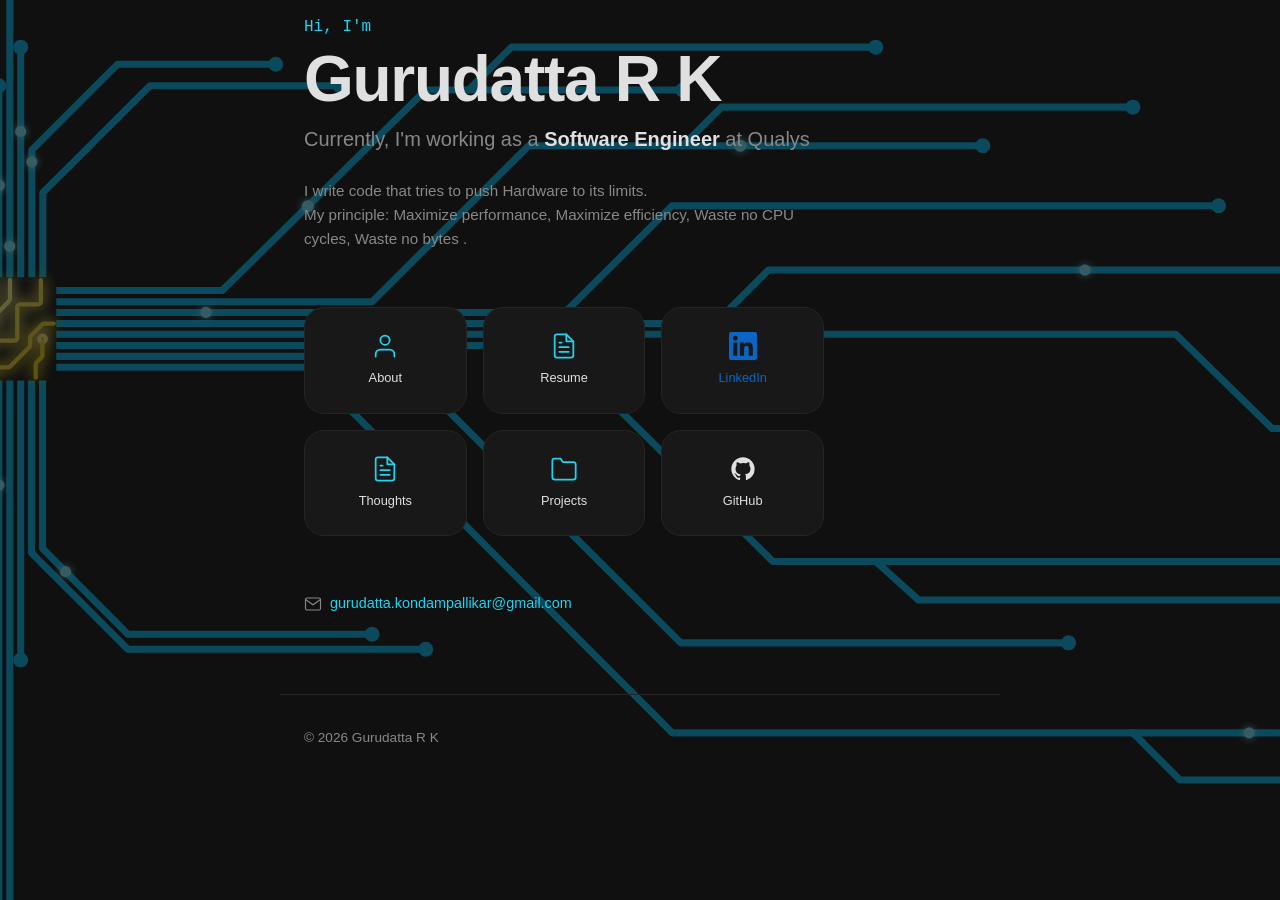
==== commit a5174082: "Better SVG for BG" ====
--- a/index.html
+++ b/index.html
@@ -11,120 +11,388 @@
 <body>
 <main>
   <section class="hero">
-    <svg class="circuit-bg" viewBox="0 0 2048 1117" preserveAspectRatio="xMidYMid slice" xmlns="http://www.w3.org/2000/svg">
-<defs>
-<style>
-  .td2{fill:none;stroke:#7df4ff;stroke-width:18;stroke-linecap:round;stroke-dasharray:18 9999;stroke-dashoffset:18;animation:traceDotSlow 18s linear infinite}
-</style>
-<!-- Dark background -->
-<rect width="2048" height="1117" fill="#060e1a"/>
-</defs>
-<rect width="2048" height="1117" fill="#060e1a"/>
-<path transform="translate(0,0)" fill="#0a1628" d="M 0 0 L 2048 0 L 2048 402.951 L 2048 407.507 L 2048 691.886 L 2048 696.408 L 2048 1117 L 0 1117 L 0 784.738 L 0 778.17 L 0 709.93 L 0 705.296 L 0 677.943 L 0 673.22 L 0 609.535 L 0 606.395 L 0 575.031 L 0 571.775 L 0 525.835 L 0 521.038 L 0 488.784 L 0 484.267 L 0 465.733 L 0 438.441 L 0 407.311 L 0 403.051 L 0 316.159 L 0 312.44 L 0 0 z"/>
-<path transform="translate(0,0)" fill="#0a1628" d="M 939.519 550.95 C 971.061 550.314 1003.53 551.235 1035.35 550.744 C 1063.84 576.834 1095.17 609.61 1122.91 637.233 C 1140.97 638.828 1178.92 637.753 1198.03 637.759 C 1244.85 637.909 1291.68 637.818 1338.51 637.487 C 1347.37 645.207 1359.26 658.28 1367.78 667.013 C 1450.63 668.143 1533.86 666.273 1616.73 667.015 C 1629.44 667.128 1642.09 666.792 1654.79 667.414 C 1658.41 670.31 1667.16 679.672 1670.82 683.404 C 1686.82 684.133 1707.3 683.543 1723.71 683.542 L 1825.35 683.557 C 1834.48 674.935 1843.57 665.874 1852.69 657.154 L 1893.36 696.261 C 1907.19 697.233 1931.08 696.548 1945.75 696.549 L 2048 696.408 L 2048 1117 L 0 1117 L 0 784.738 C 10.4214 787.334 76.4792 787.068 90.0106 786.656 C 125.202 785.582 171.257 788.417 205.596 785.887 C 218.148 773.773 230.439 760.732 242.553 748.127 C 242.482 739.998 241.881 730.894 241.52 722.698 C 247.929 714.332 263.531 700.436 271.503 693.663 C 282.537 694.08 285.061 693.284 289.771 682.915 C 303.988 681.079 313.094 684.518 326.119 675.375 C 346.891 660.794 365.074 645.42 388.428 635.132 C 391.954 642.533 393.222 644.858 399.901 649.525 C 387.631 678.553 379.369 684.482 357.411 706.711 L 307.851 756.433 L 267.749 796.537 C 260.544 803.731 251.095 813.802 243.39 819.967 C 214.392 820.561 184.641 819.79 155.63 819.4 C 135.813 819.135 116.057 819.491 96.1951 819.089 L 95.658 818.386 C 89.3908 810.293 79.5636 803.662 72.2581 815.109 C 61.8894 831.357 86.444 845.799 95.5584 824.887 L 246.545 824.824 C 276.87 795.512 306.591 764.366 336.799 734.696 C 354.774 717.04 375.237 697.247 391.426 678.029 C 395.677 672.982 402.194 657.754 405.296 650.932 L 417.388 650.705 C 417.218 658.911 415.1 668.186 414.188 676.545 C 413.154 686.014 413.091 694.89 412.963 704.386 C 408.82 709.002 402.047 715.065 397.359 719.478 C 397.329 735.065 396.653 756.633 397.616 771.747 C 390.43 778.928 384.755 784.572 376.876 791.089 C 365.56 791.866 352.955 791.428 341.549 791.135 C 338.17 787.087 331.435 780.09 325.684 781.657 C 299.836 788.696 323.466 825.031 340.989 797.405 C 354.241 797.093 367.189 796.828 380.427 795.985 C 388.143 788.707 395.63 781.19 402.878 773.446 C 401.356 761.861 401.996 736.162 401.89 723.17 C 407.314 716.746 412.865 713.19 417.733 705.607 C 417.962 702.832 418.019 699.469 418.022 696.658 C 418.04 680.954 421.676 666.024 422.959 650.408 C 427.468 650.593 433.533 650.313 438.162 650.239 C 437.177 664.127 432.522 669.672 432.016 683.213 C 431.406 699.515 431.432 715.949 431.392 732.256 L 431.451 818.442 C 419.487 830.872 406.405 843.439 394.095 855.615 C 394.084 869.155 393.706 882.692 392.961 896.212 C 382.601 902.503 379.858 915.516 388.568 920.544 C 402.225 928.427 423.14 908.976 399.714 896.545 L 398.314 859.186 C 410.313 846.243 424.363 832.893 437.026 820.419 C 436.947 776.423 436.727 732.111 437.143 688.116 C 437.274 674.255 442.4 666.401 442.507 650.067 C 449.051 649.943 456.08 650.117 462.664 650.174 C 454.81 713.812 460.108 782.056 458.152 846.405 C 457.834 856.886 458.548 867.169 456.902 877.622 C 435.899 897.865 456.034 911.823 472.151 899.024 C 479.12 893.49 471.117 883.402 464.918 878.644 C 462.646 859.039 463.623 827.778 463.539 807.466 C 463.375 767.827 463.488 727.837 463.704 688.185 C 463.763 677.432 466.577 662.32 467.121 650.168 L 480.973 650.747 C 481.598 660.631 483.551 671.602 483.8 681.512 C 484.559 711.649 484.778 741.696 484.794 771.83 C 509.337 797.562 508.349 793.692 541.967 793.122 C 547.235 797.581 549.523 800.028 554.078 805.115 C 554.781 817.411 553.896 835.692 553.813 848.584 C 523.362 871.363 570.303 886.499 570.905 862.22 C 571.038 856.833 563.731 851.052 559.392 848.017 C 558.441 836.112 559.146 815.53 558.99 802.64 C 555.011 796.907 549.987 792.466 544.626 788.122 C 532.982 787.934 521.338 787.834 509.693 787.821 C 502.269 782.1 495.466 774.907 488.887 768.195 C 488.913 730.293 489.63 692.388 487.162 654.554 C 487.048 652.796 487.16 653.205 488.238 651.759 C 492.034 650.531 492.91 650.746 496.826 651.129 C 501.852 654.552 505.126 689.098 507.723 699.186 C 533.769 728.3 581.726 753.175 607.214 784.171 C 612.655 790.787 600.663 801.654 606.928 812.398 C 608.204 814.567 610.322 816.109 612.778 816.655 C 626.672 819.874 644.151 796.304 614.826 790.404 C 614.021 787.59 612.199 780.788 610.368 778.885 C 582.091 749.502 541.294 725.094 512.671 696.773 C 510.572 690.24 504.377 656.506 506.488 650.221 L 508.92 649.659 C 520.639 652.462 539.261 674.524 548.228 683.795 L 596.878 733.841 C 610.032 734.677 626.192 732.767 638.944 735.253 C 648.038 742.963 663.259 759.021 672.089 767.81 C 672.409 774.192 672.208 781.778 672.176 788.272 C 678.182 795.021 694.941 812.065 701.877 817.377 L 882.515 817.948 L 936.373 817.879 C 947.403 817.856 962.172 817.486 972.839 818.861 C 997.972 846.525 1010.42 800.026 985.341 802.019 C 978.778 802.541 974.952 807.507 972.172 811.2 C 970.201 813.819 940.371 812.511 936.212 812.513 L 861.489 812.607 C 810.44 812.656 754.863 813.739 704.191 812.412 C 697.207 805.896 682.641 792.978 677.925 785.903 L 677.842 766.417 C 666.663 754.982 651.531 738.288 639.821 728.448 C 626.268 728.61 612.714 728.63 599.16 728.507 C 573.297 701.31 546.469 674.724 520.46 647.421 C 523.327 643.745 523.566 641.717 525.438 637.515 C 535.59 633.182 587.809 666.253 596.503 667.853 C 616.295 671.494 658.219 669.952 678.644 669.935 L 793.458 669.932 C 795.903 672.933 809.727 686.874 812.973 690.002 C 824.379 700.994 840.417 719.962 852.264 729.095 L 876.832 729.146 C 894.548 747.188 912.032 766.832 930.077 784.285 C 951.596 785.206 977.684 784.51 999.508 784.504 L 1087.32 785.084 C 1104.85 785.093 1140.46 784.155 1156.79 786.247 C 1191.37 822.295 1190.23 742.539 1157.12 777.615 C 1138.45 780.257 1096.26 779.106 1075.8 779.065 L 931.968 779.061 C 917.91 764.199 893.619 737.034 879.089 724.475 L 854.226 724.275 C 840.823 712.498 814.831 684.094 801.498 670.509 C 821.112 671.345 852.995 669.828 873.627 669.726 C 883.534 678.144 895.699 691.882 905.439 701.551 L 941.466 702.927 C 947.239 710.611 956.679 718.488 965.292 708.521 C 967.683 705.746 968.884 702.14 968.634 698.486 C 968.059 691.08 960.737 685.833 953.385 686.832 C 948.19 687.538 944.96 692.252 942.088 696.278 C 931.073 697.111 920.018 697.309 908.98 696.869 C 898.489 687.836 886.644 672.914 876.088 665.123 L 677.955 664.885 C 655.262 664.899 625.182 666.257 602.783 664.122 C 597.749 663.642 570.731 648.946 563.735 645.741 C 553.069 640.854 536.864 634.342 526.617 628.711 C 526.266 624.735 526.137 620.045 525.919 615.997 L 568.164 615.801 C 574.656 620.74 585.415 632.111 591.58 638.241 C 614.613 639.18 643.733 638.331 667.194 638.353 L 804.389 639.211 C 807.547 643.621 813.227 650.416 819.234 649.048 C 844.936 643.195 824.118 605.865 804.96 632.854 C 756.429 635.652 705.342 632.555 656.559 633.681 C 637.205 634.127 613.854 634.502 594.691 633.114 L 571.441 611.263 C 556.542 610.65 541.688 611.514 526.449 610.542 C 525.933 605.844 525.793 600.241 525.551 595.454 C 545.311 594.795 567.979 595.827 588.077 596.031 L 601.039 606.75 C 617.623 608.8 655.533 607.747 674.294 607.94 C 749.514 608.71 825.107 608.173 900.357 608.169 C 921.389 627.149 944.442 650.84 964.822 670.982 C 987.587 671.643 1013.35 671.126 1036.34 671.113 C 1055.73 688.019 1078.76 714.865 1098.77 733.765 C 1110.29 734.428 1125.85 733.997 1137.74 733.997 L 1208.74 733.994 L 1389.48 734.783 C 1421.03 734.769 1467.01 733.342 1496.75 736.026 C 1511.92 757.144 1533.58 734.503 1516.51 720.784 C 1508.66 714.47 1500.34 721.932 1496 729.104 L 1101.85 729.108 C 1084.29 711.534 1056.34 681.446 1038.53 666.499 C 1016.22 665.531 990.502 666.474 967.725 666.207 C 948.096 648.807 924.139 622.92 904.148 603.966 C 883.407 602.996 861.66 603.283 840.842 603.378 C 762.436 603.737 683.831 602.762 605.442 603.815 L 590.529 590.928 C 572.185 589.58 544.92 590.536 525.911 590.768 C 526.112 586.177 526.025 580.945 526.06 576.296 C 539.423 575.567 557.015 576.095 570.832 576.09 L 656.279 576.091 L 915.569 576.117 L 948.322 608.692 C 966.185 609.939 994.537 609.039 1013.34 608.996 C 1021.26 615.323 1035.66 631.18 1043.44 639.293 C 1061.2 657.942 1079.11 676.453 1097.16 694.824 C 1136.35 696.543 1186.07 695.09 1226.12 695.094 L 1474.5 695.098 C 1513.02 695.085 1570.62 693.305 1607.69 696.091 C 1610.62 700.306 1616.92 706.291 1622.19 704.844 C 1647.12 697.993 1626.75 661.778 1607.29 688.637 C 1575.68 690.153 1540.58 689.521 1508.74 689.525 L 1353.1 689.487 L 1190.63 689.468 C 1161.63 689.502 1127.71 690.376 1099.06 689.287 C 1079.91 670.35 1061.14 649.102 1042.01 629.989 C 1035.29 623.278 1023.18 609.478 1016.1 604.615 C 994.781 603.53 972.615 604.754 950.898 603.891 C 940.445 593.818 929.93 583.021 919.636 572.726 C 926.195 565.036 932.583 558.261 939.519 550.95 z"/>
-<path transform="translate(0,0)" fill="#22d3ee" d="M 646.397 688.974 C 654.626 690.036 656.488 693.119 662.226 698.962 C 689.778 700.185 730.533 699.256 758.427 698.971 C 766.081 688.188 780.342 684.638 784.613 698.927 C 785.643 702.3 785.232 705.949 783.477 709.008 C 780.684 713.813 777.347 714.346 772.29 715.626 C 764.65 714.131 763.236 711.481 758.181 705.716 C 736.95 704.356 681.576 704.811 661.337 706.165 C 641.649 731.861 621.698 696.755 646.397 688.974 z"/>
-<path transform="translate(0,0)" fill="#0a1628" d="M 769.418 697.867 C 771.083 696.818 773.192 696.778 774.895 697.763 C 776.598 698.748 777.615 700.596 777.535 702.562 C 777.456 704.529 776.293 706.288 774.515 707.133 C 771.983 708.335 768.953 707.357 767.602 704.901 C 766.251 702.445 767.047 699.362 769.418 697.867 z"/>
-<path transform="translate(0,0)" fill="#0a1628" d="M 645.427 697.548 C 647.826 696.427 650.686 697.29 652.064 699.552 C 653.442 701.814 652.899 704.751 650.802 706.37 C 649.224 707.588 647.088 707.796 645.305 706.905 C 643.521 706.015 642.404 704.182 642.43 702.189 C 642.456 700.195 643.62 698.392 645.427 697.548 z"/>
-<path transform="translate(0,0)" fill="#22d3ee" d="M 714.458 745.681 C 721.153 742.895 728.839 746.072 731.611 752.773 C 734.384 759.474 731.191 767.152 724.484 769.911 C 717.797 772.662 710.146 769.48 707.381 762.798 C 704.617 756.117 707.783 748.459 714.458 745.681 z"/>
-<path transform="translate(0,0)" fill="#0a1628" d="M 718.448 752.432 C 721.288 751.857 724.063 753.666 724.684 756.496 C 725.305 759.326 723.541 762.131 720.721 762.797 C 718.856 763.238 716.898 762.639 715.599 761.23 C 714.3 759.821 713.861 757.822 714.452 755.998 C 715.042 754.175 716.57 752.812 718.448 752.432 z"/>
-<path transform="translate(0,0)" fill="#22d3ee" d="M 410.822 187.988 C 406.909 184.349 400.128 178.108 400.747 172.651 C 403.389 149.339 445.81 165.627 417.609 186.926 L 417.11 187.297 C 416.868 213.424 416.188 239.791 416.253 265.852 C 424.268 274.384 433.464 283.198 441.124 291.516 C 441.013 360.203 440.762 432.373 441.859 501.048 L 463.23 501.144 L 463.551 404.685 C 463.659 388.146 464.795 363.552 463.816 347.666 C 475.947 335.618 490.31 322.029 501.809 309.648 C 501.777 287.483 501.031 265.541 500.947 243.509 C 471.198 219.219 513.321 207.095 517.885 228.46 C 519.055 233.937 510.561 240.36 506.467 243.381 C 506.512 262.866 505.613 293.698 506.659 312.065 C 493.953 325.033 481.096 337.853 468.092 350.523 C 468.29 364.517 469.289 380.92 469.06 394.474 C 476.815 388.518 485.488 382.133 492.886 375.857 C 494.339 370.166 495.509 363.498 501.125 360.709 C 516.526 353.003 529.053 376.317 512.151 384.176 C 506.561 386.776 499.099 380.53 496.862 381.365 C 490.085 383.892 473.656 397.227 468.229 401.153 L 468.209 501.95 L 481.688 501.965 C 483.037 482.714 482.818 463.362 483.363 444.052 L 551.236 386.631 C 559.388 379.732 576.525 366.064 583.346 359.19 C 583.788 351.86 584.391 344.119 584.669 336.821 C 588.383 332.164 625.142 295.752 630.709 291.453 C 720.794 290.725 810.883 290.539 900.97 290.896 C 913.504 299.428 923.119 314.507 935.569 323.839 C 949.036 333.933 958.016 310.511 969.389 318.716 C 986.641 331.162 965.857 356.054 949.178 333.285 C 946.899 333.066 940.186 332.433 938.427 331.548 C 923.737 324.161 911.779 307.142 899.212 295.7 L 723.876 295.766 C 695.263 295.753 660.976 294.87 632.745 295.87 C 620.914 307.65 600.803 326.419 590.391 338.386 C 589.059 347.069 588.909 352.034 589.074 360.891 C 567.035 381.808 539.468 402.33 516.541 422.733 C 507.782 430.528 497.319 438.417 489.091 446.646 C 487.154 460.363 487.911 486.73 487.226 501.945 L 500.721 501.261 C 502.098 493.85 503.973 480.906 508.254 474.956 C 516.188 463.927 528.126 452.148 537.75 442.432 L 581.794 398.334 C 604.943 375.191 638.613 339.39 662.045 318.404 C 675.025 319.713 698.158 317.97 712.252 318.119 C 714.317 314.355 716.18 309.743 720.808 309.006 C 724.198 308.466 730.001 307.678 732.918 309.796 C 746.415 319.594 732.778 342.337 717.688 331.039 C 715.201 329.176 713.233 326.61 711.243 324.172 L 664.363 323.714 C 624.605 363.478 584.343 402.78 545.098 443.008 C 534.834 453.529 522.118 464.369 513.362 475.827 C 509.198 481.277 507.414 493.805 506.094 500.787 C 509.639 501.366 514.412 501.998 517.812 502.758 C 520.298 505.191 523.545 508.198 525.723 510.803 L 601.039 435.765 C 611.904 424.887 636.674 399.021 647.84 391.325 C 656.331 390.286 665.158 389.068 673.633 388.187 C 677.105 369.658 687.649 367.223 700.827 379.441 C 706.99 373.629 717.146 363.482 723.527 358.591 L 766.397 358.391 C 782.958 332.798 799.045 359.414 788.185 371.807 C 786.534 373.723 784.123 374.814 781.594 374.788 C 775.216 374.72 769.571 369.22 765.636 364.817 C 752.164 364.679 738.69 364.644 725.217 364.712 C 720.31 368.589 716.002 372.363 711.408 376.587 C 698.27 388.666 695.3 404.468 675.086 393.309 C 667.18 394.048 656.918 394.734 649.332 396.248 C 636.86 406.453 616.361 428.208 604.409 440.171 L 530.497 513.543 C 543.99 508.654 560.027 504.55 571.266 496.155 C 577.421 491.557 583.449 484.752 589.252 480.444 C 600.299 480.013 617.103 480.411 627.295 479.431 C 635.515 470.976 648.37 456.419 656.758 449.485 C 671.795 449.073 687.227 448.819 702.22 448.15 C 703.984 444.757 705.552 441.044 709.401 439.773 C 715.998 437.594 724.755 439.262 726.882 446.782 C 727.903 450.389 727.596 455.628 725.33 458.61 C 716.324 470.46 706.737 461.981 700.791 454.782 C 687.372 454.413 673.514 453.843 660.123 453.959 C 651.654 459.681 638.72 476.068 630.266 483.671 L 591.902 484.967 C 585.04 491.101 578.467 497.759 571.012 503.37 C 562.54 509.747 526.654 516.53 524.743 525.322 C 529.171 530.804 546.144 529.153 553.008 529.979 C 572.604 532.34 576.365 524.043 589.334 513.578 C 622.992 512.351 659.05 514.662 692.217 513.149 C 699.493 505.305 712.985 489.883 720.365 483.173 L 746.987 482.623 C 754.853 475.967 771.244 459.515 777.634 451.565 C 778.007 448.503 778.986 438.425 780.685 436.445 C 802.803 410.679 830.33 388.887 854.159 364.569 C 858.439 360.201 863.114 355.751 867.748 351.996 L 956.385 350.944 C 973.266 350.841 992.103 351.353 1008.78 350.741 C 1023 324.513 1049.94 357.332 1024.65 366.811 C 1018.04 369.289 1011.39 361.741 1008.01 356.958 C 974.323 357.028 940.734 356.211 907.127 356.938 C 896.837 357.161 880.312 356.458 870.582 357.544 C 855.813 368.579 841.294 384.723 827.519 397.277 C 813.755 409.822 799.795 423.532 786.936 437.019 C 785.322 438.712 784.512 442.477 784.179 444.806 C 784.529 457.611 761.364 476.944 750.601 486.88 C 741.559 487.421 731.598 488.218 722.625 488.096 L 699.432 512.882 C 719.995 512.893 748.319 514.292 767.728 513.182 C 785.618 497.015 814.753 461.001 834.323 454.674 C 838.091 449.823 839.183 448.261 844.05 444.566 C 844.675 431.99 845.222 420.19 845.282 407.582 C 851.506 401.106 858.076 394.016 864.508 387.827 L 1021.27 387.13 C 1042.49 387.105 1090.6 388.411 1109.54 386.369 C 1126.57 362.849 1141.65 387.681 1132.58 399.237 C 1130.95 401.349 1128.48 402.651 1125.81 402.81 C 1117.91 403.358 1113.79 398.602 1108.32 393.742 C 1082.46 392.192 1047.15 393.248 1020.57 393.178 C 969.579 392.542 918.585 392.368 867.593 392.656 C 861.43 398.308 855.406 404.108 849.526 410.053 C 849.623 421.434 849.814 432.814 850.1 444.192 C 862.374 451.724 867.828 463.519 850.55 470.928 C 843.946 473.76 835.538 462.16 830.841 461.623 C 817.313 468.295 783.857 504.969 770.707 517.676 C 711.547 517.69 651.185 517.077 592.152 517.81 C 587.266 522.468 580.342 529.444 575.305 533.556 C 559.699 536.589 541.678 534.044 525.399 534.771 L 525.753 550.928 C 545.19 551.291 566.829 550.776 586.395 550.142 C 589.888 547.177 594.129 543.027 598.539 542.705 C 618.694 541.235 641.49 542.149 661.753 542.179 L 765.319 542.129 C 784.808 542.134 806.778 542.617 826.096 541.981 C 837.427 532.582 848.748 519.276 859.427 509.05 C 883.47 486.025 909.861 455.782 934.347 433.967 C 953.654 432.698 981.643 433.541 1001.59 433.575 L 1124.26 432.912 C 1136.68 432.908 1198.06 434.176 1203.77 431.323 C 1207.28 427.222 1209.23 422.533 1214.95 422.392 C 1240.69 421.76 1228.54 466.521 1201.85 438.562 C 1174 437.09 1137.67 438.183 1109.18 438.143 C 1051.86 437.748 994.545 437.684 937.229 437.951 C 902.044 473.219 865.141 512.52 829.171 546.521 C 807.987 547.844 776.175 546.925 754.304 546.915 L 598.525 546.946 C 595.301 549.552 591.341 552.945 587.954 555.173 C 568.062 556.795 545.901 555.389 525.718 556.088 L 526.216 570.82 L 754.677 570.78 L 825.107 570.842 C 837.404 570.856 854.704 571.385 866.679 570.249 C 885.81 547.962 907.156 526.893 926.966 505.147 C 933.489 497.987 940.857 490.119 948.073 483.74 C 969.151 482.507 995.198 482.755 1016.39 483.352 C 1068.54 484.82 1123.38 481.317 1175.24 483.684 C 1183.54 491.405 1190.38 499.707 1197.78 506.655 L 1269.62 506.025 C 1288.12 506.029 1312.37 506.769 1330.22 505.098 C 1353.02 483.881 1375.12 458.596 1397.46 436.688 C 1404.84 429.453 1413.63 419.214 1421.08 412.633 C 1453.27 411.68 1487.6 413.573 1518.87 412.276 C 1530.93 400.371 1546.67 385.605 1557.19 372.789 L 1557.01 371.695 C 1554.82 358.175 1564.48 346.311 1577.13 355.969 C 1586.1 363.912 1582.38 379.257 1568.86 378.036 C 1567.59 377.922 1563.32 377.791 1562.36 378.512 C 1547.85 389.314 1535.13 404.373 1522.1 416.952 C 1491 417.123 1454.5 416.067 1424.18 417.26 C 1403.04 438.368 1382.13 459.71 1361.46 481.28 C 1354.55 488.407 1339.57 504.702 1332.86 510.449 C 1290.96 511.707 1244.14 511.447 1202.15 511.382 C 1205.89 515.278 1213.86 522.369 1213.53 527.956 C 1206.63 527.163 1180.03 495.235 1172.3 488.13 L 950.887 488.126 C 943.284 495.484 935.656 503.406 928.512 511.243 C 910.371 531.144 890.819 550.409 873.244 570.771 C 884.9 570.995 902.101 571.79 913.398 571.317 C 929.241 554.912 943.935 536.672 959.906 519.967 C 993.279 518.235 1033.19 520.127 1067.17 519.522 C 1083.12 519.238 1126.84 518.575 1141.03 520.353 C 1152.82 528.634 1170.13 550.931 1183.12 561.046 C 1198.99 561.177 1214.87 561.01 1230.73 560.546 C 1232.64 557.275 1236.29 550.919 1240.57 550.308 C 1254.91 548.265 1270.91 559.619 1284.88 560.008 C 1315.07 560.849 1347.34 562.25 1377.43 560.974 C 1393.62 546.191 1411.81 526.197 1427.76 510.392 C 1438.61 499.64 1463.49 475.798 1471.62 464.785 C 1470.9 459.831 1470.4 452.304 1473.71 448.816 C 1488.8 432.916 1511.42 467.101 1485.3 470.057 C 1478.62 470.813 1477.28 466.855 1470.59 474.739 C 1460.93 484.314 1451.43 494.231 1441.82 503.909 L 1380.18 565.862 L 1319.03 566.38 C 1291.32 566.765 1275.09 567.64 1248.6 576.802 C 1239.65 579.896 1234.9 572.989 1229.66 566.61 L 1179.61 565.715 C 1168.55 554.43 1150.51 535.33 1139 525.149 C 1125.61 523.072 1099.32 524.789 1084.72 524.218 C 1111.3 549.925 1142.7 582.854 1169.46 606.947 C 1243.17 606.881 1320.99 605.556 1394.32 606.972 C 1404.43 595.276 1420.02 581.047 1431.05 569.577 C 1437.36 563.026 1454.39 545.689 1460.51 541.113 C 1466.9 540.936 1477.95 540.938 1483.95 540.174 C 1491.6 531.862 1509.62 514.104 1513.91 504.532 C 1514.7 502.78 1508.08 484.386 1526.23 484.701 C 1529.78 484.752 1533.15 486.322 1535.47 489.013 C 1537.95 491.856 1539.26 495.76 1538.85 499.527 C 1538.46 503.108 1536.54 506.347 1533.6 508.426 C 1527.49 512.662 1522.67 507.904 1518.23 511.382 L 1517.71 511.785 C 1509.58 518.138 1499.08 532.447 1490.96 540.224 C 1531.69 539.686 1580.36 542.71 1620.4 540.793 C 1632.25 529.415 1654.89 504.239 1665.88 495.493 C 1674.22 494.86 1682.58 494.372 1690.94 494.027 C 1695.57 485.426 1704.56 480.233 1711.45 485.859 C 1725.52 497.345 1709.07 523.546 1689.82 500.219 C 1682.34 499.649 1676.99 499.341 1669.5 499.493 C 1653.02 513.843 1638.38 532.105 1623.16 545.685 L 1463.28 545.395 C 1446.14 560.645 1418.21 589.34 1402.31 606.315 L 1568.97 606.243 C 1592.07 606.204 1628.14 607.411 1650.24 605.699 C 1652.63 601.906 1656.81 596.071 1661.46 596.011 C 1690.42 595.638 1672.39 642.389 1648.95 611.155 C 1630.5 610.705 1612.67 611.414 1594.27 611.785 C 1538.78 612.902 1482.56 610.383 1427.14 612.193 C 1433.64 618.816 1442.23 628.115 1448.96 634.141 C 1519.52 634.506 1590.08 634.348 1660.64 633.669 L 1737.38 633.612 C 1749.89 633.621 1762.68 633.987 1775.13 633.653 C 1779.53 633.044 1784.9 633.579 1788.21 630.242 C 1791.26 627.171 1793.81 623.381 1798.58 623.451 C 1812.05 623.647 1816.46 639.788 1805.84 647.352 C 1803.27 649.21 1800.05 649.941 1796.93 649.375 C 1791.06 648.342 1788.77 644.913 1785.83 640.3 C 1785.58 639.905 1785.33 639.508 1785.09 639.111 L 1554.21 639.096 C 1521.42 639.098 1477.47 640.421 1446.03 638.929 C 1436.68 629.519 1427.26 620.172 1417.78 610.888 C 1404.76 612.356 1382.09 611.861 1368.37 611.873 L 1284.51 611.872 L 1208.13 611.93 C 1196.73 611.933 1176.31 612.468 1165.74 611.239 C 1137.84 583.444 1105.88 551.258 1077.01 524.77 C 1045.51 523.459 1013.38 524.825 981.82 524.296 C 975.577 524.191 969.213 524.306 962.975 524.592 C 955.668 531.892 950.675 537.751 944.073 545.664 C 969.66 545.413 1013.76 544.901 1038.89 546.421 C 1068.43 573.114 1096.88 605.896 1126 632.806 L 1269.28 633.627 C 1292.58 633.668 1320.48 632.924 1343.4 633.87 C 1352.22 643.253 1361.1 652.575 1370.05 661.834 C 1466.05 661.315 1562.05 661.739 1658.05 663.106 C 1664.34 668.375 1667.04 671.57 1672.41 677.835 C 1701.25 678.144 1730.09 678.236 1758.93 678.109 C 1779.56 678.111 1802.42 678.578 1822.9 677.698 C 1833.56 669.306 1842.09 658.976 1852.36 650.354 C 1867.8 663.815 1881.84 678.95 1896.52 691.808 C 1946.7 691.754 1997.86 691.306 2048 691.886 L 2048 696.408 L 1945.75 696.549 C 1931.08 696.548 1907.19 697.233 1893.36 696.261 L 1852.69 657.154 C 1843.57 665.874 1834.48 674.935 1825.35 683.557 L 1723.71 683.542 C 1707.3 683.543 1686.82 684.133 1670.82 683.404 C 1667.16 679.672 1658.41 670.31 1654.79 667.414 C 1642.09 666.792 1629.44 667.128 1616.73 667.015 C 1533.86 666.273 1450.63 668.143 1367.78 667.013 C 1359.26 658.28 1347.37 645.207 1338.51 637.487 C 1291.68 637.818 1244.85 637.909 1198.03 637.759 C 1178.92 637.753 1140.97 638.828 1122.91 637.233 C 1095.17 609.61 1063.84 576.834 1035.35 550.744 C 1003.53 551.235 971.061 550.314 939.519 550.95 C 932.583 558.261 926.195 565.036 919.636 572.726 C 929.93 583.021 940.445 593.818 950.898 603.891 C 972.615 604.754 994.781 603.53 1016.1 604.615 C 1023.18 609.478 1035.29 623.278 1042.01 629.989 C 1061.14 649.102 1079.91 670.35 1099.06 689.287 C 1127.71 690.376 1161.63 689.502 1190.63 689.468 L 1353.1 689.487 L 1508.74 689.525 C 1540.58 689.521 1575.68 690.153 1607.29 688.637 C 1626.75 661.778 1647.12 697.993 1622.19 704.844 C 1616.92 706.291 1610.62 700.306 1607.69 696.091 C 1570.62 693.305 1513.02 695.085 1474.5 695.098 L 1226.12 695.094 C 1186.07 695.09 1136.35 696.543 1097.16 694.824 C 1079.11 676.453 1061.2 657.942 1043.44 639.293 C 1035.66 631.18 1021.26 615.323 1013.34 608.996 C 994.537 609.039 966.185 609.939 948.322 608.692 L 915.569 576.117 L 656.279 576.091 L 570.832 576.09 C 557.015 576.095 539.423 575.567 526.06 576.296 C 526.025 580.945 526.112 586.177 525.911 590.768 C 544.92 590.536 572.185 589.58 590.529 590.928 L 605.442 603.815 C 683.831 602.762 762.436 603.737 840.842 603.378 C 861.66 603.283 883.407 602.996 904.148 603.966 C 924.139 622.92 948.096 648.807 967.725 666.207 C 990.502 666.474 1016.22 665.531 1038.53 666.499 C 1056.34 681.446 1084.29 711.534 1101.85 729.108 L 1496 729.104 C 1500.34 721.932 1508.66 714.47 1516.51 720.784 C 1533.58 734.503 1511.92 757.144 1496.75 736.026 C 1467.01 733.342 1421.03 734.769 1389.48 734.783 L 1208.74 733.994 L 1137.74 733.997 C 1125.85 733.997 1110.29 734.428 1098.77 733.765 C 1078.76 714.865 1055.73 688.019 1036.34 671.113 C 1013.35 671.126 987.587 671.643 964.822 670.982 C 944.442 650.84 921.389 627.149 900.357 608.169 C 825.107 608.173 749.514 608.71 674.294 607.94 C 655.533 607.747 617.623 608.8 601.039 606.75 L 588.077 596.031 C 567.979 595.827 545.311 594.795 525.551 595.454 C 525.793 600.241 525.933 605.844 526.449 610.542 C 541.688 611.514 556.542 610.65 571.441 611.263 L 594.691 633.114 C 613.854 634.502 637.205 634.127 656.559 633.681 C 705.342 632.555 756.429 635.652 804.96 632.854 C 824.118 605.865 844.936 643.195 819.234 649.048 C 813.227 650.416 807.547 643.621 804.389 639.211 L 667.194 638.353 C 643.733 638.331 614.613 639.18 591.58 638.241 C 585.415 632.111 574.656 620.74 568.164 615.801 L 525.919 615.997 C 526.137 620.045 526.266 624.735 526.617 628.711 C 536.864 634.342 553.069 640.854 563.735 645.741 C 570.731 648.946 597.749 663.642 602.783 664.122 C 625.182 666.257 655.262 664.899 677.955 664.885 L 876.088 665.123 C 886.644 672.914 898.489 687.836 908.98 696.869 C 920.018 697.309 931.073 697.111 942.088 696.278 C 944.96 692.252 948.19 687.538 953.385 686.832 C 960.737 685.833 968.059 691.08 968.634 698.486 C 968.884 702.14 967.683 705.746 965.292 708.521 C 956.679 718.488 947.239 710.611 941.466 702.927 L 905.439 701.551 C 895.699 691.882 883.534 678.144 873.627 669.726 C 852.995 669.828 821.112 671.345 801.498 670.509 C 814.831 684.094 840.823 712.498 854.226 724.275 L 879.089 724.475 C 893.619 737.034 917.91 764.199 931.968 779.061 L 1075.8 779.065 C 1096.26 779.106 1138.45 780.257 1157.12 777.615 C 1190.23 742.539 1191.37 822.295 1156.79 786.247 C 1140.46 784.155 1104.85 785.093 1087.32 785.084 L 999.508 784.504 C 977.684 784.51 951.596 785.206 930.077 784.285 C 912.032 766.832 894.548 747.188 876.832 729.146 L 852.264 729.095 C 840.417 719.962 824.379 700.994 812.973 690.002 C 809.727 686.874 795.903 672.933 793.458 669.932 L 678.644 669.935 C 658.219 669.952 616.295 671.494 596.503 667.853 C 587.809 666.253 535.59 633.182 525.438 637.515 C 523.566 641.717 523.327 643.745 520.46 647.421 C 546.469 674.724 573.297 701.31 599.16 728.507 C 612.714 728.63 626.268 728.61 639.821 728.448 C 651.531 738.288 666.663 754.982 677.842 766.417 L 677.925 785.903 C 682.641 792.978 697.207 805.896 704.191 812.412 C 754.863 813.739 810.44 812.656 861.489 812.607 L 936.212 812.513 C 940.371 812.511 970.201 813.819 972.172 811.2 C 974.952 807.507 978.778 802.541 985.341 802.019 C 1010.42 800.026 997.972 846.525 972.839 818.861 C 962.172 817.486 947.403 817.856 936.373 817.879 L 882.515 817.948 L 701.877 817.377 C 694.941 812.065 678.182 795.021 672.176 788.272 C 672.208 781.778 672.409 774.192 672.089 767.81 C 663.259 759.021 648.038 742.963 638.944 735.253 C 626.192 732.767 610.032 734.677 596.878 733.841 L 548.228 683.795 C 539.261 674.524 520.639 652.462 508.92 649.659 L 506.488 650.221 C 504.377 656.506 510.572 690.24 512.671 696.773 C 541.294 725.094 582.091 749.502 610.368 778.885 C 612.199 780.788 614.021 787.59 614.826 790.404 C 644.151 796.304 626.672 819.874 612.778 816.655 C 610.322 816.109 608.204 814.567 606.928 812.398 C 600.663 801.654 612.655 790.787 607.214 784.171 C 581.726 753.175 533.769 728.3 507.723 699.186 C 505.126 689.098 501.852 654.552 496.826 651.129 C 492.91 650.746 492.034 650.531 488.238 651.759 C 487.16 653.205 487.048 652.796 487.162 654.554 C 489.63 692.388 488.913 730.293 488.887 768.195 C 495.466 774.907 502.269 782.1 509.693 787.821 C 521.338 787.834 532.982 787.934 544.626 788.122 C 549.987 792.466 555.011 796.907 558.99 802.64 C 559.146 815.53 558.441 836.112 559.392 848.017 C 563.731 851.052 571.038 856.833 570.905 862.22 C 570.303 886.499 523.362 871.363 553.813 848.584 C 553.896 835.692 554.781 817.411 554.078 805.115 C 549.523 800.028 547.235 797.581 541.967 793.122 C 508.349 793.692 509.337 797.562 484.794 771.83 C 484.778 741.696 484.559 711.649 483.8 681.512 C 483.551 671.602 481.598 660.631 480.973 650.747 L 467.121 650.168 C 466.577 662.32 463.763 677.432 463.704 688.185 C 463.488 727.837 463.375 767.827 463.539 807.466 C 463.623 827.778 462.646 859.039 464.918 878.644 C 471.117 883.402 479.12 893.49 472.151 899.024 C 456.034 911.823 435.899 897.865 456.902 877.622 C 458.548 867.169 457.834 856.886 458.152 846.405 C 460.108 782.056 454.81 713.812 462.664 650.174 C 456.08 650.117 449.051 649.943 442.507 650.067 C 442.4 666.401 437.274 674.255 437.143 688.116 C 436.727 732.111 436.947 776.423 437.026 820.419 C 424.363 832.893 410.313 846.243 398.314 859.186 L 399.714 896.545 C 423.14 908.976 402.225 928.427 388.568 920.544 C 379.858 915.516 382.601 902.503 392.961 896.212 C 393.706 882.692 394.084 869.155 394.095 855.615 C 406.405 843.439 419.487 830.872 431.451 818.442 L 431.392 732.256 C 431.432 715.949 431.406 699.515 432.016 683.213 C 432.522 669.672 437.177 664.127 438.162 650.239 C 433.533 650.313 427.468 650.593 422.959 650.408 C 421.676 666.024 418.04 680.954 418.022 696.658 C 418.019 699.469 417.962 702.832 417.733 705.607 C 412.865 713.19 407.314 716.746 401.89 723.17 C 401.996 736.162 401.356 761.861 402.878 773.446 C 395.63 781.19 388.143 788.707 380.427 795.985 C 367.189 796.828 354.241 797.093 340.989 797.405 C 323.466 825.031 299.836 788.696 325.684 781.657 C 331.435 780.09 338.17 787.087 341.549 791.135 C 352.955 791.428 365.56 791.866 376.876 791.089 C 384.755 784.572 390.43 778.928 397.616 771.747 C 396.653 756.633 397.329 735.065 397.359 719.478 C 402.047 715.065 408.82 709.002 412.963 704.386 C 413.091 694.89 413.154 686.014 414.188 676.545 C 415.1 668.186 417.218 658.911 417.388 650.705 L 405.296 650.932 C 402.194 657.754 395.677 672.982 391.426 678.029 C 375.237 697.247 354.774 717.04 336.799 734.696 C 306.591 764.366 276.87 795.512 246.545 824.824 L 95.5584 824.887 C 86.444 845.799 61.8894 831.357 72.2581 815.109 C 79.5636 803.662 89.3908 810.293 95.658 818.386 L 96.1951 819.089 C 116.057 819.491 135.813 819.135 155.63 819.4 C 184.641 819.79 214.392 820.561 243.39 819.967 C 251.095 813.802 260.544 803.731 267.749 796.537 L 307.851 756.433 L 357.411 706.711 C 379.369 684.482 387.631 678.553 399.901 649.525 C 393.222 644.858 391.954 642.533 388.428 635.132 C 365.074 645.42 346.891 660.794 326.119 675.375 C 313.094 684.518 303.988 681.079 289.771 682.915 C 285.061 693.284 282.537 694.08 271.503 693.663 C 263.531 700.436 247.929 714.332 241.52 722.698 C 241.881 730.894 242.482 739.998 242.553 748.127 C 230.439 760.732 218.148 773.773 205.596 785.887 C 171.257 788.417 125.202 785.582 90.0106 786.656 C 76.4792 787.068 10.4214 787.334 0 784.738 L 0 778.17 L 0 709.93 L 0 705.296 L 0 677.943 L 0 673.22 L 0 609.535 L 0 606.395 L 0 575.031 L 0 571.775 L 0 525.835 L 0 521.038 L 0 488.784 L 0 484.267 L 0 465.733 L 0 438.441 L 0 407.311 L 0 403.051 L 0 316.159 L 0 312.44 C 64.8694 310.549 130.725 313.048 195.679 312.026 C 207.078 311.846 219.563 311.753 230.939 312.253 C 241.726 322.503 252.286 333.771 262.938 343.67 C 280.883 343.302 306.882 342.526 324.239 343.816 C 338.709 356.506 371.331 389.383 384.946 404.049 L 385.088 367.854 C 381.235 364.833 375.979 361.432 375.468 356.196 C 374.738 348.715 378.735 341.603 386.941 341.331 C 391.157 341.226 395.224 342.891 398.157 345.921 C 405.893 354.074 399.251 362.711 391.489 367.05 C 390.796 381.128 390.452 395.221 390.456 409.316 C 411.649 430.284 423.073 435.474 421.002 465.359 C 420.457 473.215 421.748 492.369 422.074 500.931 L 436.005 501.348 L 436.204 295.09 C 423.247 279.888 407.789 265.501 393.996 250.967 C 387.672 244.302 376.945 234.459 372.15 227.043 L 371.033 207.326 C 340.801 187.743 382.281 170.364 387.933 191.429 C 389.476 197.179 381.045 204.682 376.77 208.284 C 376.783 213.519 376.625 219.9 377.029 225.03 C 387.594 237.196 399.976 249.471 411.311 261.085 C 411.963 236.721 411.799 212.341 410.822 187.988 z"/>
-<path transform="translate(0,0)" fill="#0a1628" d="M 0 316.159 C 16.8956 317.798 45.7658 316.923 63.7815 316.917 L 171.338 316.871 C 189.102 316.863 210.867 316.289 228.346 317.023 C 238.667 327.014 248.735 338.149 259.079 347.732 C 277.567 347.554 301.927 346.703 320.101 347.666 C 331.094 357.283 346.42 372.794 356.933 383.489 C 374.822 401.69 398.325 422.864 414.911 441.57 C 415.212 450.927 419.263 497.004 412.409 501.73 C 403.068 500.672 395.908 476.835 392.268 468.206 C 386.802 466.988 369.882 463.592 366.205 461.192 C 345.496 447.672 316.189 407.475 298.522 393.6 C 273.747 392.428 250.338 394.601 227.148 393.909 C 215.136 382.315 200.359 366.195 188.407 355.965 C 161.51 356.1 134.612 355.76 107.727 354.943 C 92.0576 329.666 66.8627 362.203 92.1679 371.602 C 98.8078 374.068 106.208 362.614 112.191 362.117 C 135.794 360.081 163.004 360.779 186.615 361.347 C 199.192 373.163 211.092 385.676 223.411 397.767 C 247.475 398.69 271.829 397.382 295.512 398.086 C 315.814 418.136 340.739 447.481 362.551 465.785 C 365.35 468.134 382.933 471.167 387.712 472.323 C 392.501 482.213 396.005 491.121 400.012 501.299 C 392.883 505.925 392.125 507.706 388.817 515.682 C 360.101 503.331 336.8 494.407 320.939 465.075 C 318.089 459.901 312.421 453.593 310.111 448.357 C 307.696 442.879 315.499 427.443 305.867 424.558 C 282.912 417.681 276.153 447.815 303.515 449.548 C 311.275 460.362 322.436 477.698 330.088 487.265 C 316.385 487.6 301.59 487.873 287.922 486.953 C 280.582 481.285 252.887 452.998 245.734 444.937 C 246.201 438.999 247.335 432.456 242.912 427.83 C 231.169 415.548 211.963 434.194 224.523 446.42 C 229.153 450.926 235.647 447.167 240.825 449.416 C 256.098 461.815 270.99 478.57 285.177 492.183 C 301.644 492.241 318.109 492.518 334.569 493.014 C 343.585 499.068 349.698 503.129 359.404 508.122 C 365.171 511.089 384.222 518.775 387.986 521.899 C 388.383 524.711 388.907 526.46 388.006 529.136 C 382.146 531.092 357.108 529.816 349.112 529.807 C 344.563 524.161 340.254 518.605 335.142 513.452 C 304.563 513.514 267.938 514.537 237.842 513.286 C 230.383 506.218 222.698 498.952 215.308 491.856 C 202.377 479.439 197.702 475.593 195.87 457.883 C 190.008 450.859 146.733 408.333 139.173 403.073 C 92.7833 402.603 46.39 402.595 0 403.051 L 0 316.159 z"/>
-<path transform="translate(0,0)" fill="#0a1628" d="M 332.283 597.884 C 350.816 597.176 370.58 596.539 389.14 596.806 L 388.956 611.948 C 340.681 611.059 358.553 614.189 323.484 637.991 C 301.062 639.121 277.909 637.418 255.969 638.597 C 231.433 660.813 207.254 688.576 182.895 711.361 C 178.594 715.384 166.66 718.715 161.724 722.457 C 151.952 729.866 143.775 740.055 133.978 747.318 C 107.479 748.585 77.5485 746.698 50.399 746.959 C 46.9364 742.729 42.6576 737.424 36.7004 737.348 C 19.2437 737.125 17.8667 764.845 37.7815 763.167 C 46.6496 762.42 44.8561 752.91 53.4151 752.857 C 81.4112 751.202 109.565 753.227 137.621 752.135 C 146.784 743.161 157.117 732.21 167.488 724.819 C 171.897 721.677 182.233 718.824 186.149 715.167 C 210.662 692.272 234.236 665.746 258.798 643.101 C 280.464 643.109 304.693 643.565 326.111 642.788 C 335.322 635.733 349.831 622.772 358.515 617.193 C 365.925 617.088 380.768 616.453 387.485 617.656 C 389.675 620.007 389.353 626.591 387.684 629.229 C 383.006 632.155 378.583 634.334 373.611 636.715 C 352.828 646.669 336.101 665.024 315.278 674.787 C 309.644 677.428 296.547 677.308 289.998 677.408 C 275.072 660.684 259.473 668.481 265.326 690.173 C 257.19 699.635 243.338 711.816 237.106 719.888 C 236.878 729.27 237.264 736.393 237.896 745.792 C 226.325 757.39 214.548 769.993 203.054 781.326 C 190.594 782.33 175.451 781.928 162.651 781.917 L 87.5313 781.152 C 69.6783 780.884 14.3737 783.354 0 778.17 L 0 709.93 L 67.5437 710.103 C 74.3534 703.892 112.04 663.547 118.733 661.781 C 135.615 657.324 137.371 662.812 136.107 639.718 L 147.799 628.129 C 160.925 628.124 176.324 628.481 189.259 627.959 C 195.87 621.503 202.808 614.908 209.101 608.183 C 245.946 608.659 282.798 608.43 319.635 607.495 C 323.717 604.388 328.162 600.859 332.283 597.884 z"/>
-<path transform="translate(0,0)" fill="#0a1628" d="M 0 407.311 C 41.4128 408.945 94.7802 407.97 136.515 407.328 C 151.89 421.914 177.311 444.792 190.865 459.713 C 191.025 462.344 191.427 470.15 192.464 472.109 C 200.52 487.332 221.851 505.613 234.526 517.971 C 267.064 518.292 299.604 518.366 332.143 518.194 L 346.971 534.913 C 361.084 535.153 375.793 534.942 389.764 535.36 L 389.702 551.017 C 376.42 550.974 352.434 551.278 339.567 549.845 C 336.428 547.417 333.643 545.346 330.798 542.563 C 317.611 541.579 301.216 542.003 287.803 542.011 C 264.919 541.917 242.035 542.088 219.154 542.524 C 204.772 542.835 184.637 543.518 170.345 542.664 L 111.513 484.097 C 74.8128 484.077 36.5779 483.51 0 484.267 L 0 465.733 L 0 438.441 L 0 407.311 z"/>
-<path transform="translate(0,0)" fill="#22d3ee" d="M 0 438.441 C 7.01124 440.856 9.14704 442.763 14.1384 448.305 C 47.8048 449.052 83.8943 448.182 117.091 449.385 C 133.497 461.79 148.793 481.852 165.105 494.897 C 171.099 494.486 177.693 493.412 182.432 497.973 C 193.52 508.647 175.008 527.254 164.274 516.094 C 159.756 511.396 160.596 505.194 160.79 499.182 C 145.815 483.968 130.633 468.958 115.249 454.158 C 81.075 453.729 47.8932 454.87 13.9263 454.88 C 9.7064 461.562 7.89151 463.23 0 465.733 L 0 438.441 z"/>
-<path transform="translate(0,0)" fill="#0a1628" d="M 170.224 501.933 C 172.61 500.526 175.677 501.187 177.272 503.452 C 178.866 505.717 178.454 508.827 176.324 510.599 C 174.785 511.878 172.658 512.185 170.82 511.393 C 168.983 510.6 167.746 508.843 167.62 506.846 C 167.494 504.848 168.501 502.95 170.224 501.933 z"/>
-<path transform="translate(0,0)" fill="#0a1628" d="M 0 488.784 C 36.3303 489.253 72.5784 488.69 108.883 488.98 C 128.163 507.498 147.861 527.661 166.638 546.78 L 278.325 547.447 C 293.236 547.565 308.427 547.352 323.362 547.594 C 329.004 547.686 335.422 554.84 341.103 555.51 C 356.901 557.374 373.814 555.327 389.904 555.934 L 389.851 570.468 C 348.293 571.712 302.551 570.839 260.667 570.821 C 173.777 570.338 86.8843 570.656 2.84217e-14 571.775 L 0 525.835 L 0 521.038 L 0 488.784 z"/>
-<path transform="translate(0,0)" fill="#22d3ee" d="M 77.6006 520.035 C 82.7722 514.105 93.3127 505.129 99.2325 512.675 C 111.288 528.041 95.8368 549.492 77.4704 526.615 C 51.489 526.328 26.0122 525.689 0 525.835 L 0 521.038 C 26.4297 519.932 51.2225 520.241 77.6006 520.035 z"/>
-<path transform="translate(0,0)" fill="#0a1628" d="M 89.3827 518.654 C 92.1018 517.382 95.3369 518.561 96.5992 521.285 C 97.8614 524.009 96.6703 527.239 93.9421 528.492 C 91.2278 529.738 88.017 528.554 86.7611 525.844 C 85.5053 523.135 86.6775 519.92 89.3827 518.654 z"/>
-<path transform="translate(0,0)" fill="#0a1628" d="M 0 575.031 C 39.3182 576.534 83.2945 576.114 122.681 576.113 L 300.828 576.079 C 329.773 576.074 360.358 575.511 389.093 576.397 L 389.131 592.036 L 330.284 592.003 L 317.225 603.172 C 297.068 603.966 275.405 603.439 255.126 603.403 L 174.112 603.506 C 156.223 603.41 123.555 602.356 107.371 604.278 C 84.7397 625.008 62.2085 652.808 40.8793 672.218 C 27.3103 673.058 13.6006 673.065 0 673.22 L 0 609.535 L 0 606.395 L 0 575.031 z"/>
-<path transform="translate(0,0)" fill="#22d3ee" d="M 0 606.395 C 5.66046 601.681 8.73805 593.692 17.2664 594.281 C 31.9101 595.292 31.9257 622.719 15.4967 620.251 C 8.60891 619.216 4.56202 614.26 0 609.535 L 0 606.395 z"/>
-<path transform="translate(0,0)" fill="#0a1628" d="M 13.6365 602.966 C 16.1916 601.766 19.2391 602.789 20.5523 605.288 C 21.8656 607.787 20.9795 610.877 18.5415 612.3 C 16.8647 613.279 14.7859 613.258 13.1292 612.246 C 11.4724 611.234 10.5053 609.393 10.6113 607.455 C 10.7173 605.516 11.8793 603.792 13.6365 602.966 z"/>
-<path transform="translate(0,0)" fill="#0a1628" d="M 111.989 608.111 L 201.282 608.317 C 196.938 612.908 190.689 619.883 186.192 624.059 C 173.245 624.049 157.392 623.604 144.687 624.114 C 142.482 626.297 134.747 634.26 132.488 634.954 C 115.907 640.044 107.879 634.247 112.759 656.529 C 102.945 667.341 75.4308 695.901 64.6305 705.124 C 43.0883 705.415 21.5435 705.472 3.55271e-15 705.296 L 0 677.943 C 13.5126 677.967 28.7938 677.637 42.1562 678.081 C 57.7507 663.737 72.31 646.85 87.2388 631.755 C 93.3611 625.564 105.152 612.201 111.989 608.111 z"/>
-<path transform="translate(0,0)" fill="#0a1628" d="M 91.871 353.604 C 93.6356 352.64 95.7834 352.706 97.4854 353.776 C 99.1875 354.847 100.178 356.754 100.074 358.762 C 99.9699 360.769 98.7881 362.564 96.9847 363.453 C 94.276 364.788 90.9973 363.712 89.6058 361.032 C 88.2144 358.352 89.2209 355.051 91.871 353.604 z"/>
-<path transform="translate(0,0)" fill="#0a1628" d="M 776.9 356.581 C 778.588 355.505 780.726 355.43 782.484 356.385 C 784.243 357.34 785.345 359.174 785.362 361.175 C 785.379 363.176 784.309 365.029 782.566 366.014 C 779.97 367.481 776.676 366.613 775.14 364.056 C 773.604 361.499 774.385 358.184 776.9 356.581 z"/>
-<path transform="translate(0,0)" fill="#0a1628" d="M 324.882 789.387 C 327.608 788.223 330.766 789.426 332.026 792.109 C 333.286 794.792 332.195 797.991 329.558 799.345 C 327.767 800.264 325.618 800.132 323.953 799.002 C 322.288 797.871 321.373 795.922 321.566 793.919 C 321.76 791.916 323.031 790.178 324.882 789.387 z"/>
-<path transform="translate(0,0)" fill="#0a1628" d="M 386.328 348.803 C 388.897 347.87 391.761 348.973 393.041 351.387 C 394.322 353.802 393.627 356.791 391.414 358.395 C 389.679 359.651 387.372 359.782 385.507 358.731 C 383.641 357.679 382.559 355.638 382.735 353.503 C 382.912 351.369 384.315 349.533 386.328 348.803 z"/>
-<path transform="translate(0,0)" fill="#0a1628" d="M 1703.07 491.578 C 1705.96 491.011 1708.77 492.831 1709.44 495.694 C 1710.11 498.558 1708.39 501.437 1705.55 502.206 C 1703.62 502.728 1701.57 502.156 1700.18 500.715 C 1698.8 499.275 1698.32 497.194 1698.92 495.291 C 1699.52 493.387 1701.11 491.963 1703.07 491.578 z"/>
-<path transform="translate(0,0)" fill="#0a1628" d="M 459.306 886.869 C 461.88 886.024 464.684 887.194 465.894 889.618 C 467.104 892.042 466.354 894.986 464.132 896.536 C 462.375 897.761 460.064 897.846 458.222 896.753 C 456.38 895.66 455.347 893.591 455.581 891.462 C 455.814 889.333 457.271 887.537 459.306 886.869 z"/>
-<path transform="translate(0,0)" fill="#0a1628" d="M 501.151 224.535 C 502.854 223.5 504.987 223.477 506.712 224.478 C 508.436 225.478 509.475 227.341 509.422 229.333 C 509.368 231.326 508.23 233.13 506.454 234.036 C 503.846 235.367 500.653 234.396 499.226 231.84 C 497.799 229.284 498.65 226.056 501.151 224.535 z"/>
-<path transform="translate(0,0)" fill="#0a1628" d="M 846.294 452.6 C 849.103 451.892 851.973 453.511 852.82 456.281 C 853.668 459.052 852.193 461.999 849.469 462.983 C 847.581 463.665 845.472 463.251 843.982 461.907 C 842.492 460.564 841.863 458.508 842.347 456.561 C 842.831 454.613 844.348 453.091 846.294 452.6 z"/>
-<path transform="translate(0,0)" fill="#0a1628" d="M 686.5 379.825 C 689.193 379.404 691.781 381.041 692.554 383.654 C 693.326 386.267 692.044 389.049 689.555 390.158 C 687.624 391.019 685.37 390.682 683.775 389.296 C 682.18 387.909 681.534 385.723 682.119 383.692 C 682.703 381.661 684.412 380.153 686.5 379.825 z"/>
-<path transform="translate(0,0)" fill="#0a1628" d="M 504.819 366.857 C 507.537 365.593 510.765 366.771 512.032 369.488 C 513.298 372.205 512.124 375.434 509.408 376.703 C 506.688 377.974 503.454 376.797 502.186 374.076 C 500.918 371.355 502.097 368.122 504.819 366.857 z"/>
-<path transform="translate(0,0)" fill="#0a1628" d="M 1662.15 603.528 C 1664.97 602.636 1667.99 604.173 1668.93 606.982 C 1669.87 609.79 1668.38 612.832 1665.59 613.818 C 1663.74 614.47 1661.68 614.075 1660.21 612.784 C 1658.73 611.493 1658.07 609.507 1658.47 607.589 C 1658.87 605.67 1660.28 604.118 1662.15 603.528 z"/>
-<path transform="translate(0,0)" fill="#0a1628" d="M 817.456 630.671 C 820.157 630.208 822.778 631.832 823.567 634.456 C 824.356 637.081 823.064 639.881 820.556 640.984 C 818.636 641.829 816.402 641.491 814.817 640.117 C 813.232 638.743 812.582 636.578 813.146 634.558 C 813.711 632.538 815.389 631.024 817.456 630.671 z"/>
-<path transform="translate(0,0)" fill="#0a1628" d="M 556.785 857.089 C 559.7 856.729 562.372 858.751 562.818 861.653 C 563.264 864.556 561.32 867.286 558.432 867.817 C 556.487 868.174 554.502 867.445 553.25 865.915 C 551.997 864.384 551.677 862.294 552.412 860.458 C 553.147 858.622 554.823 857.332 556.785 857.089 z"/>
-<path transform="translate(0,0)" fill="#0a1628" d="M 1121.8 384.735 C 1123.72 384.175 1125.78 384.71 1127.19 386.13 C 1128.59 387.55 1129.1 389.625 1128.52 391.533 C 1127.93 393.441 1126.35 394.875 1124.39 395.267 C 1121.54 395.838 1118.75 394.063 1118.05 391.241 C 1117.36 388.419 1119.01 385.551 1121.8 384.735 z"/>
-<path transform="translate(0,0)" fill="#0a1628" d="M 614.254 799.427 C 616.693 797.889 619.91 798.534 621.567 800.894 C 623.225 803.254 622.74 806.499 620.465 808.272 C 618.89 809.5 616.766 809.759 614.941 808.948 C 613.116 808.137 611.887 806.386 611.743 804.394 C 611.599 802.402 612.564 800.492 614.254 799.427 z"/>
-<path transform="translate(0,0)" fill="#0a1628" d="M 1020.65 348.586 C 1023.51 347.816 1026.47 349.5 1027.27 352.361 C 1028.06 355.222 1026.41 358.192 1023.55 359.018 C 1020.66 359.855 1017.64 358.172 1016.83 355.271 C 1016.02 352.37 1017.74 349.366 1020.65 348.586 z"/>
-<path transform="translate(0,0)" fill="#0a1628" d="M 1214.28 430.389 C 1216.99 429.161 1220.19 430.363 1221.42 433.075 C 1222.66 435.787 1221.46 438.986 1218.75 440.227 C 1216.04 441.471 1212.82 440.272 1211.59 437.551 C 1210.35 434.831 1211.55 431.621 1214.28 430.389 z"/>
-<path transform="translate(0,0)" fill="#0a1628" d="M 963.337 324.479 C 966.252 324.776 968.397 327.344 968.171 330.266 C 967.944 333.187 965.429 335.394 962.503 335.238 C 960.546 335.135 958.799 333.978 957.939 332.217 C 957.079 330.456 957.241 328.368 958.362 326.76 C 959.483 325.153 961.388 324.28 963.337 324.479 z"/>
-<path transform="translate(0,0)" fill="#0a1628" d="M 1796.9 631.661 C 1799.62 630.556 1802.72 631.831 1803.88 634.529 C 1805.04 637.226 1803.82 640.352 1801.15 641.56 C 1799.37 642.362 1797.3 642.141 1795.73 640.984 C 1794.16 639.827 1793.34 637.913 1793.59 635.979 C 1793.83 634.046 1795.1 632.394 1796.9 631.661 z"/>
-<path transform="translate(0,0)" fill="#0a1628" d="M 373.145 188.293 C 376.084 187.934 378.761 190.014 379.138 192.951 C 379.515 195.887 377.45 198.577 374.516 198.971 C 371.557 199.369 368.839 197.283 368.459 194.321 C 368.079 191.36 370.182 188.655 373.145 188.293 z"/>
-<path transform="translate(0,0)" fill="#0a1628" d="M 230.312 432.408 C 231.885 431.213 233.988 430.978 235.787 431.795 C 237.586 432.612 238.792 434.35 238.928 436.322 C 239.064 438.293 238.108 440.18 236.437 441.236 C 234.003 442.776 230.788 442.124 229.145 439.757 C 227.503 437.391 228.017 434.15 230.312 432.408 z"/>
-<path transform="translate(0,0)" fill="#0a1628" d="M 33.6149 745.405 C 36.1611 744.066 39.3105 744.964 40.767 747.445 C 42.2236 749.926 41.4729 753.114 39.0623 754.684 C 37.3999 755.767 35.2768 755.849 33.5365 754.896 C 31.7961 753.943 30.7205 752.111 30.7369 750.127 C 30.7533 748.143 31.8591 746.329 33.6149 745.405 z"/>
-<path transform="translate(0,0)" fill="#0a1628" d="M 273.976 676.271 C 276.656 675.056 279.814 676.224 281.059 678.891 C 282.303 681.557 281.17 684.728 278.517 686.002 C 276.775 686.838 274.718 686.674 273.13 685.572 C 271.543 684.47 270.67 682.6 270.845 680.675 C 271.02 678.751 272.216 677.069 273.976 676.271 z"/>
-<path transform="translate(0,0)" fill="#0a1628" d="M 985.193 809.407 C 987.953 808.662 990.812 810.212 991.692 812.932 C 992.573 815.652 991.164 818.584 988.491 819.597 C 986.641 820.298 984.555 819.923 983.065 818.622 C 981.575 817.321 980.922 815.305 981.367 813.377 C 981.813 811.449 983.283 809.923 985.193 809.407 z"/>
-<path transform="translate(0,0)" fill="#0a1628" d="M 393.055 905.664 C 394.562 904.331 396.689 903.954 398.562 904.688 C 400.435 905.422 401.739 907.143 401.939 909.145 C 402.139 911.147 401.201 913.092 399.51 914.182 C 397.154 915.7 394.027 915.147 392.335 912.914 C 390.643 910.681 390.957 907.521 393.055 905.664 z"/>
-<path transform="translate(0,0)" fill="#0a1628" d="M 1508.14 726.587 C 1510.95 725.656 1513.98 727.193 1514.9 730.011 C 1515.81 732.83 1514.26 735.854 1511.44 736.752 C 1508.63 737.643 1505.64 736.104 1504.73 733.308 C 1503.83 730.513 1505.35 727.51 1508.14 726.587 z"/>
-<path transform="translate(0,0)" fill="#0a1628" d="M 411.303 168.763 C 412.975 167.79 415.042 167.798 416.707 168.781 C 418.372 169.765 419.375 171.572 419.33 173.506 C 419.285 175.439 418.199 177.198 416.49 178.103 C 413.919 179.465 410.73 178.519 409.318 175.976 C 407.905 173.432 408.788 170.225 411.303 168.763 z"/>
-<path transform="translate(0,0)" fill="#0a1628" d="M 713.22 446.465 C 715.958 445.459 718.995 446.839 720.04 449.562 C 721.085 452.285 719.749 455.342 717.041 456.426 C 715.255 457.141 713.221 456.839 711.72 455.635 C 710.219 454.431 709.483 452.511 709.793 450.612 C 710.104 448.713 711.413 447.128 713.22 446.465 z"/>
-<path transform="translate(0,0)" fill="#0a1628" d="M 1167.51 777.836 C 1169.8 776.094 1173.06 776.482 1174.88 778.714 C 1176.7 780.947 1176.43 784.22 1174.26 786.115 C 1172.79 787.401 1170.73 787.782 1168.9 787.109 C 1167.07 786.436 1165.75 784.817 1165.46 782.885 C 1165.17 780.954 1165.95 779.018 1167.51 777.836 z"/>
-<path transform="translate(0,0)" fill="#0a1628" d="M 80.8286 817.341 C 83.5593 816.406 86.5374 817.818 87.5425 820.523 C 88.5476 823.229 87.2137 826.243 84.5351 827.318 C 82.7396 828.038 80.6944 827.728 79.1934 826.507 C 77.6925 825.286 76.9721 823.347 77.3118 821.442 C 77.6516 819.538 78.9981 817.967 80.8286 817.341 z"/>
-<path transform="translate(0,0)" fill="#0a1628" d="M 1525.07 492.424 C 1527.67 491.906 1530.25 493.374 1531.14 495.872 C 1532.02 498.37 1530.94 501.139 1528.6 502.374 C 1526.75 503.349 1524.5 503.153 1522.85 501.875 C 1521.19 500.596 1520.44 498.469 1520.92 496.435 C 1521.4 494.4 1523.02 492.832 1525.07 492.424 z"/>
-<path transform="translate(0,0)" fill="#0a1628" d="M 296.064 431.651 C 298.488 430.288 301.553 431.024 303.093 433.34 C 304.633 435.656 304.126 438.767 301.931 440.475 C 300.358 441.698 298.233 441.938 296.427 441.098 C 294.621 440.257 293.437 438.476 293.361 436.485 C 293.284 434.494 294.328 432.628 296.064 431.651 z"/>
-<path transform="translate(0,0)" fill="#0a1628" d="M 1566.03 361.754 C 1568.39 360.05 1571.69 360.581 1573.41 362.942 C 1575.12 365.302 1574.61 368.604 1572.25 370.329 C 1569.89 372.065 1566.56 371.545 1564.83 369.169 C 1563.11 366.794 1563.64 363.468 1566.03 361.754 z"/>
-<path transform="translate(0,0)" fill="#0a1628" d="M 953.503 694.841 C 956.125 693.809 959.097 695.008 960.269 697.571 C 961.442 700.134 960.405 703.166 957.908 704.474 C 956.17 705.386 954.07 705.262 952.45 704.153 C 950.83 703.044 949.955 701.131 950.176 699.181 C 950.396 697.23 951.676 695.561 953.503 694.841 z"/>
-<path transform="translate(0,0)" fill="#0a1628" d="M 1481.09 452.704 C 1483.46 451.313 1486.51 451.987 1488.08 454.251 C 1489.64 456.514 1489.2 459.602 1487.06 461.335 C 1485.53 462.578 1483.42 462.857 1481.62 462.058 C 1479.81 461.258 1478.61 459.514 1478.49 457.542 C 1478.38 455.57 1479.38 453.702 1481.09 452.704 z"/>
-<path transform="translate(0,0)" fill="#0a1628" d="M 1617.75 687.626 C 1619.31 686.449 1621.39 686.234 1623.16 687.068 C 1624.93 687.901 1626.09 689.645 1626.17 691.597 C 1626.26 693.549 1625.25 695.387 1623.56 696.37 C 1621.16 697.772 1618.08 697.056 1616.54 694.738 C 1614.99 692.42 1615.53 689.302 1617.75 687.626 z"/>
-<path transform="translate(0,0)" fill="#0a1628" d="M 122.415 643.437 C 125.015 642.577 127.84 643.854 128.913 646.373 C 129.985 648.893 128.948 651.814 126.527 653.092 C 124.77 654.019 122.642 653.88 121.022 652.731 C 119.402 651.582 118.567 649.619 118.861 647.655 C 119.155 645.692 120.53 644.06 122.415 643.437 z"/>
-<path transform="translate(0,0)" fill="#0a1628" d="M 723.605 316.219 C 725.466 315.491 727.579 315.88 729.059 317.223 C 730.539 318.566 731.13 320.631 730.587 322.554 C 730.043 324.477 728.457 325.926 726.493 326.294 C 723.823 326.796 721.21 325.183 720.462 322.571 C 719.713 319.96 721.075 317.208 723.605 316.219 z"/>
-<path transform="translate(0,0)" fill="#22d3ee" d="M 1974.97 402.957 C 1998.78 402.365 2024.12 402.79 2048 402.951 L 2048 407.507 C 2024.47 407.804 2000.93 407.722 1977.4 407.261 C 1966.5 416.607 1937.26 448.055 1926.88 459.269 C 1907.63 480.072 1880.51 505.643 1862.94 526.573 C 1898.93 525.531 1937.69 527.769 1973.51 525.353 C 2011.05 487.65 2006.35 569.584 1974.14 532.423 C 1952.25 530.56 1917.23 532.016 1894.15 531.857 C 1838.66 530.973 1783.16 530.71 1727.66 531.068 C 1715.49 542.39 1700.45 559.785 1688.41 572.181 C 1737.36 572.073 1788.15 572.909 1836.9 571.859 C 1840.51 564.838 1842.42 560.123 1851.75 561.244 C 1867.59 562.98 1880.66 571.997 1897.01 571.921 C 1934.34 571.749 1972.71 573.319 2009.93 571.639 C 2032.81 539.57 2047.82 587.065 2024.61 588.858 C 2020.17 589.201 2012.94 581.366 2010.26 577.753 L 1935.12 577.664 C 1920.89 577.674 1906.43 577.475 1892.06 578.145 C 1877.32 578.832 1861.91 588.928 1846.93 587.805 C 1842.55 587.477 1839.57 582.068 1837.28 578.647 C 1819.89 577.272 1799.65 577.721 1782.03 577.721 L 1699.5 577.747 C 1641.28 577.747 1572.87 576.014 1515.38 578.637 C 1505.19 593.335 1490.1 591.238 1489.21 572.426 C 1488.82 564.266 1499.26 560.964 1505.86 562.921 C 1511.1 564.474 1512.59 567.736 1515.21 572.244 C 1570.43 571.688 1625.51 573.177 1680.91 572.865 C 1689.26 563.769 1717.21 532.401 1725.11 526.781 C 1765.45 525.089 1813.7 526.653 1854.89 526.39 C 1881.6 498.924 1908.17 471.311 1934.58 443.552 C 1942.39 435.376 1967.28 408.394 1974.97 402.957 z"/>
-<path transform="translate(0,0)" fill="#0a1628" d="M 1985.8 523.595 C 1988.52 522.251 1991.82 523.383 1993.14 526.115 C 1994.46 528.847 1993.3 532.13 1990.55 533.426 C 1987.84 534.707 1984.61 533.564 1983.3 530.865 C 1982 528.167 1983.12 524.922 1985.8 523.595 z"/>
-<path transform="translate(0,0)" fill="#0a1628" d="M 1500.51 569.653 C 1503.12 568.944 1505.85 570.247 1506.94 572.717 C 1508.03 575.188 1507.15 578.084 1504.87 579.529 C 1503.06 580.677 1500.74 580.656 1498.95 579.477 C 1497.16 578.297 1496.22 576.177 1496.56 574.059 C 1496.9 571.94 1498.44 570.217 1500.51 569.653 z"/>
-<path transform="translate(0,0)" fill="#0a1628" d="M 2022.97 569.262 C 2025.85 568.617 2028.71 570.394 2029.41 573.259 C 2030.11 576.124 2028.39 579.023 2025.54 579.78 C 2023.65 580.283 2021.63 579.723 2020.27 578.316 C 2018.9 576.909 2018.4 574.875 2018.96 572.997 C 2019.52 571.119 2021.06 569.69 2022.97 569.262 z"/>
-<!-- ── Animated trace dots ─────────────────────────────────────────────────
-     Strategy: pathLength sets the "ruler". stroke-dasharray is "dot gap"
-     where gap = pathLength - dot, so the dot travels the full path length
-     then hides during the gap before restarting — clean fire-and-pause loop.
-     Odd-numbered paths travel endpoint→CPU (inward).
-     Even-numbered paths travel CPU→endpoint (outward), offset by half cycle.
-─────────────────────────────────────────────────────────────────────────── -->
-
-<!-- ARM A: upper-left endpoint (418,187) → down arm → junction ~(441,551)
-     Reversed path fires from CPU area outward with delay offset -->
-<path class="td2" pathLength="800" d="M 418 187 L 418 266 L 441 291 L 441 551"/>
-<path class="td2" pathLength="800" style="animation-delay:-4s" d="M 441 551 L 441 291 L 418 266 L 418 187"/>
-
-<!-- ARM B: upper-left second arm endpoint (501,243) → down → junction (468,502)
-     Parallel arm of the same upper-left trace cluster -->
-<path class="td2" pathLength="700" style="animation-delay:-1.5s" d="M 501 243 L 501 310 L 468 351 L 468 502"/>
-<path class="td2" pathLength="700" style="animation-delay:-5.5s" d="M 468 502 L 468 351 L 501 310 L 501 243"/>
-
-<!-- TOP-RIGHT: top-right edge (2048,403) → into CPU area (1516,572) -->
-<path class="td2" pathLength="1000" style="animation-delay:-2s" d="M 2048 403 L 1975 403 L 1935 444 L 1863 527 L 1727 531 L 1689 572 L 1516 572"/>
-<path class="td2" pathLength="1000" style="animation-delay:-7s" d="M 1516 572 L 1689 572 L 1727 531 L 1863 527 L 1935 444 L 1975 403 L 2048 403"/>
-
-<!-- CENTER BAND: left edge (0,576) → CPU area (1608,689) -->
-<path class="td2" pathLength="1800" style="animation-delay:-0.5s" d="M 0 576 L 526 576 L 656 576 L 916 576 L 950 609 L 1013 609 L 1043 639 L 1097 695 L 1190 689 L 1474 695 L 1608 689"/>
-<path class="td2" pathLength="1800" style="animation-delay:-9s" d="M 1608 689 L 1474 695 L 1190 689 L 1097 695 L 1043 639 L 1013 609 L 950 609 L 916 576 L 656 576 L 526 576 L 0 576"/>
-
-<!-- LEFT SHORT BRANCH: left edge (0,439) → endpoint dot (161,499) -->
-<path class="td2" pathLength="300" style="animation-delay:-3s" d="M 0 439 L 14 448 L 115 454 L 161 499"/>
-<path class="td2" pathLength="300" style="animation-delay:-5s" d="M 161 499 L 115 454 L 14 448 L 0 439"/>
-
-<!-- BOTTOM-RIGHT: right edge (2048,692) → endpoint dot (1623,704) -->
-<path class="td2" pathLength="500" style="animation-delay:-4.5s" d="M 2048 692 L 1946 697 L 1893 696 L 1853 657 L 1826 684 L 1724 684 L 1671 683 L 1623 704"/>
-<path class="td2" pathLength="500" style="animation-delay:-1s" d="M 1623 704 L 1671 683 L 1724 684 L 1826 684 L 1853 657 L 1893 696 L 1946 697 L 2048 692"/>
-
-<!-- LOWER-LEFT: left edge (0,784) → CPU area (568,616) -->
-<path class="td2" pathLength="1100" style="animation-delay:-6s" d="M 0 784 L 90 787 L 205 786 L 243 748 L 242 723 L 271 694 L 290 683 L 326 675 L 388 635 L 400 650 L 422 650 L 526 616 L 568 616"/>
-<path class="td2" pathLength="1100" style="animation-delay:-11s" d="M 568 616 L 526 616 L 422 650 L 400 650 L 388 635 L 326 675 L 290 683 L 271 694 L 242 723 L 243 748 L 205 786 L 90 787 L 0 784"/>
+    <svg class="circuit-bg" xmlns="http://www.w3.org/2000/svg" shape-rendering="geometricPrecision" text-rendering="geometricPrecision" viewBox="0 0 900 420" preserveAspectRatio="xMidYMid slice">
+  <defs>
+    <linearGradient id="CPU-body-border-fill" x1="39.2" x2="114.5" y1="-23" y2="166.4" gradientUnits="userSpaceOnUse">
+      <stop offset="37%" stop-color="#555555"/>
+      <stop offset="100%" stop-color="#111111"/>
+    </linearGradient>
+    <linearGradient id="CPU-body-inside-fill" x1="174.8" x2="-16.2" y1="271.7" y2="374.8" gradientUnits="userSpaceOnUse">
+      <stop offset="2%" stop-color="#111111"/>
+      <stop offset="100%" stop-color="#111111"/>
+    </linearGradient>
+    <filter id="electron-glow" x="-200%" y="-200%" width="500%" height="500%">
+      <feGaussianBlur stdDeviation="2" result="blur"/>
+      <feMerge><feMergeNode in="blur"/><feMergeNode in="SourceGraphic"/></feMerge>
+    </filter>
+    <filter id="cpu-glow" x="-40%" y="-40%" width="180%" height="180%">
+      <feGaussianBlur stdDeviation="3" result="blur1"/>
+      <feGaussianBlur stdDeviation="1.2" result="blur2"/>
+      <feMerge><feMergeNode in="blur1"/><feMergeNode in="blur2"/><feMergeNode in="SourceGraphic"/></feMerge>
+    </filter>
+  </defs>
+
+  <!-- LEFT WIRES -->
+  <g fill="none" stroke="#00B7EB" stroke-linecap="round" stroke-linejoin="round" stroke-width="3.3">
+    <path d="M129.8 135.6 H100 L64 99.6 V -100"/>
+    <path d="M129.8 140.7 H80 L35 95.7 V -100"/>
+    <path d="M129.8 145.8 H55 L17 107.8 H0"/>
+    <path d="M129.8 151 H30"/>
+    <path d="M129.8 156.1 H50"/>
+    <path d="M129.8 161.2 H92 L52 201.2 H0"/>
+    <path d="M129.8 166.2 H105 L60 211.2 H0"/>
+    <path d="M129.8 171.4 H112 L62 221.4 H0"/>
+  </g>
+  <g fill="#00B7EB">
+    <circle cx="30" cy="151" r="3.5"/>
+    <circle cx="50" cy="156.1" r="3.5"/>
+  </g>
+
+  <!-- TOP WIRES -->
+  <g fill="none" stroke="#00B7EB" stroke-linecap="round" stroke-linejoin="round" stroke-width="3.3">
+    <path d="M135.5 128.7 V100 L80 45 V20"/>
+    <path d="M140.7 128.7 V85 L100.7 45 V -100"/>
+    <path d="M145.7 128.7 V60 L110.7 25 V -100"/>
+    <path d="M150.8 128.7 V40"/>
+    <path d="M155.9 128.7 V -100"/>
+    <path d="M161 128.7 V22"/>
+    <path d="M166.2 128.7 V70 L206.2 30 H280"/>
+    <path d="M171.3 128.7 V90 L221.3 40 H310"/>
+  </g>
+  <g fill="#00B7EB">
+    <circle cx="150.8" cy="40" r="3.5"/>
+    <circle cx="161" cy="22" r="3.5"/>
+    <circle cx="80" cy="20" r="3.5"/>
+    <circle cx="280" cy="30" r="3.5"/>
+    <circle cx="310" cy="40" r="3.5"/>
+  </g>
+
+  <!-- BOTTOM WIRES -->
+  <g fill="none" stroke="#00B7EB" stroke-linecap="round" stroke-linejoin="round" stroke-width="3.3">
+    <path d="M135.4 178 V220 L95.4 260 H0"/>
+    <path d="M140.5 178 V242 L105.5 277 H0"/>
+    <path d="M145.6 178 V290"/>
+    <path d="M150.8 178 V1420"/>
+    <path d="M155.9 178 V1420"/>
+    <path d="M161 178 V308"/>
+    <path d="M166 178 V258 L211 303 H350"/>
+    <path d="M171.2 178 V256 L211 296 H325"/>
+  </g>
+  <g fill="#00B7EB">
+    <circle cx="145.6" cy="290" r="3.5"/>
+    <circle cx="161" cy="308" r="3.5"/>
+    <circle cx="325" cy="296" r="3.5"/>
+    <circle cx="350" cy="303" r="3.5"/>
+  </g>
+
+  <!-- RIGHT WIRES UPPER -->
+  <g fill="none" stroke="#00B7EB" stroke-linecap="round" stroke-linejoin="round" stroke-width="3.3">
+    <path d="M177 135.6 H255 L350 42 H470"/>
+    <path d="M370 42 L390 22 H560"/>
+    <path d="M177 140.8 H325 L398 68 H610"/>
+    <path d="M470 68 L488 50 H680"/>
+    <path d="M177 145.8 H415 L465 96 H720"/>
+    <path d="M177 151 H485 L510 126 H840"/>
+  </g>
+  <g fill="#00B7EB">
+    <circle cx="470" cy="42" r="3.5"/>
+    <circle cx="560" cy="22" r="3.5"/>
+    <circle cx="610" cy="68" r="3.5"/>
+    <circle cx="680" cy="50" r="3.5"/>
+    <circle cx="720" cy="96" r="3.5"/>
+    <circle cx="840" cy="126" r="3.5"/>
+  </g>
+
+  <!-- RIGHT WIRES LOWER -->
+  <g fill="none" stroke="#00B7EB" stroke-linecap="round" stroke-linejoin="round" stroke-width="3.3">
+    <path d="M177 156 H700 L745 200 H810"/>
+    <path d="M177 161.2 H410 L512 262 H790"/>
+    <path d="M560 262 L580 280 H1140"/>
+    <path d="M177 166.3 H335 L469 300 H650"/>
+    <path d="M177 171.4 H295 L465 342 H850"/>
+    <path d="M680 342 L702 364 H800"/>
+  </g>
+  <g fill="#00B7EB">
+    <circle cx="810" cy="200" r="3.5"/>
+    <circle cx="790" cy="262" r="3.5"/>
+    <circle cx="650" cy="300" r="3.5"/>
+    <circle cx="850" cy="342" r="3.5"/>
+    <circle cx="800" cy="364" r="3.5"/>
+  </g>
+
+  <!-- CPU CHIP -->
+  <g id="cpu">
+    <g id="cpu_internal_circuit">
+      <path fill="url(#CPU-body-border-fill)" d="M129.4 133.6c0-2.3 2-4.2 4.2-4.2h39.8c2.3 0 4.2 2 4.2 4.2v39.8c0 2.3-2 4.2-4.2 4.2h-39.8a4.2 4.2 0 0 1-4.2-4.2v-39.8z"/>
+      <path fill="url(#CPU-body-inside-fill)" d="M173.4 131.4c1.2 0 2.2 1 2.2 2.2v39.8c0 1.2-1 2.2-2.2 2.2h-39.8c-1.2 0-2.2-1-2.2-2.2v-39.8c0-1.2 1-2.2 2.2-2.2h39.8z"/>
+      <g filter="url(#cpu-glow)">
+        <path fill="none" stroke="#eace19" stroke-linecap="round" stroke-miterlimit="10" stroke-width="2" d="M130.6 144.7h7a1.4 1.4 0 0 0 1.3-1.3v-3.2a1.4 1.4 0 0 1 1.3-1.3h6.4a1.4 1.4 0 0 0 1.3-1.4v-7">
+          <animate attributeName="stroke" values="#eace19;#fff59d;#ffe600;#fff8b0;#eace19" dur="5s" repeatCount="indefinite"/>
+        </path>
+        <path fill="none" stroke="#eace19" stroke-linecap="round" stroke-miterlimit="10" stroke-width="2" d="M156 130.6v8.9c0 .3-.2.6-.4.9l-6.5 6.8">
+          <animate attributeName="stroke" values="#eace19;#fff59d;#ffe600;#fff8b0;#eace19" dur="5s" begin="0.3s" repeatCount="indefinite"/>
+        </path>
+        <path fill="none" stroke="#eace19" stroke-linecap="round" stroke-miterlimit="10" stroke-width="2" d="M143.9 149.7a3.2 3.2 0 1 1 6.4 0 3.2 3.2 0 0 1-6.4 0z">
+          <animate attributeName="stroke" values="#eace19;#fff59d;#ffe600;#fff8b0;#eace19" dur="5s" begin="0.6s" repeatCount="indefinite"/>
+        </path>
+        <path fill="none" stroke="#eace19" stroke-linecap="round" stroke-miterlimit="10" stroke-width="2" d="M169.7 158.1a1.5 1.5 0 1 1 3 0 1.5 1.5 0 0 1-3 0z">
+          <animate attributeName="stroke" values="#eace19;#fff59d;#ffe600;#fff8b0;#eace19" dur="5s" begin="0.9s" repeatCount="indefinite"/>
+        </path>
+        <path fill="none" stroke="#eace19" stroke-linecap="round" stroke-miterlimit="10" stroke-width="2" d="M130.6 153.6h5.4a1.4 1.4 0 0 1 1.4 1.4v2.7a1.4 1.4 0 0 0 1.3 1.3H158a1.4 1.4 0 0 0 1.4-1.3v-14.3a1.4 1.4 0 0 1 1.3-1.4h8.4c.7 0 1.3-.6 1.3-1.3v-10">
+          <animate attributeName="stroke" values="#eace19;#fff59d;#ffe600;#fff8b0;#eace19" dur="5s" begin="1.2s" repeatCount="indefinite"/>
+        </path>
+        <path fill="none" stroke="#eace19" stroke-linecap="round" stroke-miterlimit="10" stroke-width="2" d="M176.4 151H172c-.3 0-.7.1-1 .4l-5.2 5.3c-.2.2-.4.6-.4 1v3.4c0 .3 0 .7-.4.9l-9 9c-.2.2-.6.4-.9.4h-5.4c-.7 0-1.3.5-1.3 1.3v4.2">
+          <animate attributeName="stroke" values="#eace19;#fff59d;#ffe600;#fff8b0;#eace19" dur="5s" begin="1.5s" repeatCount="indefinite"/>
+        </path>
+        <path fill="none" stroke="#eace19" stroke-linecap="round" stroke-miterlimit="10" stroke-width="2" d="M132.4 176.2l9.2-9.2">
+          <animate attributeName="stroke" values="#eace19;#fff59d;#ffe600;#fff8b0;#eace19" dur="5s" begin="1.8s" repeatCount="indefinite"/>
+        </path>
+        <path fill="none" stroke="#eace19" stroke-linecap="round" stroke-miterlimit="10" stroke-width="2" d="M140.9 165.3a2.4 2.4 0 1 1 4.8 0 2.4 2.4 0 0 1-4.8 0z">
+          <animate attributeName="stroke" values="#eace19;#fff59d;#ffe600;#fff8b0;#eace19" dur="5s" begin="2.1s" repeatCount="indefinite"/>
+        </path>
+        <path fill="none" stroke="#eace19" stroke-linecap="round" stroke-miterlimit="10" stroke-width="2" d="M168 176.2v-6c0-.3 0-.7.3-1l2.4-2.4c.3-.2.4-.6.4-1V160">
+          <animate attributeName="stroke" values="#eace19;#fff59d;#ffe600;#fff8b0;#eace19" dur="10s" begin="2.4s" repeatCount="indefinite"/>
+        </path>
+      </g>
+    </g>
+  </g>
+
+  <!-- ═══════════════════════════════════════════════════════════ -->
+  <!-- ELECTRON PATHS — all clamped to visible viewBox 0 0 900 420 -->
+  <!-- Paths that go off-screen in original traces are trimmed     -->
+  <!-- to the viewBox edge so electrons never leave visible area.  -->
+  <!-- ═══════════════════════════════════════════════════════════ -->
+
+  <!-- LEFT wire L1  (y=135.6): trace is M129.8 135.6 H100 L64 99.6 V-100
+       Electron travels inward: start at y=0 (top edge clamp), go down to (64,99.6), diagonal to (100,135.6), then H to CPU -->
+  <path id="eL1" d="M64 0 V99.6 L100 135.6 H129.8" fill="none"/>
+  <circle r="2.8" fill="#7ee8ff" filter="url(#electron-glow)">
+    <animateMotion dur="3.2s" repeatCount="indefinite" begin="0s"><mpath href="#eL1"/></animateMotion>
+  </circle>
+
+  <!-- LEFT wire L2  (y=140.7): trace is M129.8 140.7 H80 L35 95.7 V-100
+       Electron: start at y=0, go down to (35,95.7), diagonal to (80,140.7), then H to CPU -->
+  <path id="eL2" d="M35 0 V95.7 L80 140.7 H129.8" fill="none"/>
+  <circle r="2.6" fill="#7ee8ff" filter="url(#electron-glow)">
+    <animateMotion dur="3.5s" repeatCount="indefinite" begin="0.8s"><mpath href="#eL2"/></animateMotion>
+  </circle>
+
+  <!-- LEFT wire L3  (y=145.8): trace is M129.8 145.8 H55 L17 107.8 H0
+       Electron: start at x=0,y=107.8, go right to (17,107.8), diagonal to (55,145.8), then H to CPU -->
+  <path id="eL3" d="M0 107.8 H17 L55 145.8 H129.8" fill="none"/>
+  <circle r="2.6" fill="#7ee8ff" filter="url(#electron-glow)">
+    <animateMotion dur="2.8s" repeatCount="indefinite" begin="1.4s"><mpath href="#eL3"/></animateMotion>
+  </circle>
+
+  <!-- LEFT wire L4  (y=151): solder dot x=30 → CPU -->
+  <path id="eL4" d="M30 151 H129.8" fill="none"/>
+  <circle r="2.8" fill="#7ee8ff" filter="url(#electron-glow)">
+    <animateMotion dur="2.2s" repeatCount="indefinite" begin="0.4s"><mpath href="#eL4"/></animateMotion>
+  </circle>
+
+  <!-- LEFT wire L5  (y=156.1): solder dot x=50 → CPU -->
+  <path id="eL5" d="M50 156.1 H129.8" fill="none"/>
+  <circle r="2.6" fill="#7ee8ff" filter="url(#electron-glow)">
+    <animateMotion dur="2.0s" repeatCount="indefinite" begin="1.9s"><mpath href="#eL5"/></animateMotion>
+  </circle>
+
+  <!-- LEFT wire L6  (y=161.2): CPU → x=0 (left edge) -->
+  <path id="eL6" d="M129.8 161.2 H92 L52 201.2 H0" fill="none"/>
+  <circle r="2.8" fill="#7ee8ff" filter="url(#electron-glow)">
+    <animateMotion dur="3.0s" repeatCount="indefinite" begin="0.9s"><mpath href="#eL6"/></animateMotion>
+  </circle>
+
+  <!-- LEFT wire L7  (y=166.2): CPU → x=0 -->
+  <path id="eL7" d="M129.8 166.2 H105 L60 211.2 H0" fill="none"/>
+  <circle r="2.6" fill="#7ee8ff" filter="url(#electron-glow)">
+    <animateMotion dur="3.3s" repeatCount="indefinite" begin="2.2s"><mpath href="#eL7"/></animateMotion>
+  </circle>
+
+  <!-- LEFT wire L8  (y=171.4): CPU → x=0 -->
+  <path id="eL8" d="M129.8 171.4 H112 L62 221.4 H0" fill="none"/>
+  <circle r="2.6" fill="#7ee8ff" filter="url(#electron-glow)">
+    <animateMotion dur="3.1s" repeatCount="indefinite" begin="1.5s"><mpath href="#eL8"/></animateMotion>
+  </circle>
+
+  <!-- TOP wire T1  (y=135.5 pin): CPU → solder dot x=80,y=20 (in-bounds) -->
+  <path id="eT1" d="M135.5 128.7 V100 L80 45 V20" fill="none"/>
+  <circle r="2.8" fill="#7ee8ff" filter="url(#electron-glow)">
+    <animateMotion dur="3.4s" repeatCount="indefinite" begin="0.3s"><mpath href="#eT1"/></animateMotion>
+  </circle>
+
+  <!-- TOP wire T2  (y=140.7): CPU → top; trace goes to y=-100, clamp to y=0 -->
+  <path id="eT2" d="M140.7 128.7 V85 L100.7 45 V0" fill="none"/>
+  <circle r="2.6" fill="#7ee8ff" filter="url(#electron-glow)">
+    <animateMotion dur="3.0s" repeatCount="indefinite" begin="1.1s"><mpath href="#eT2"/></animateMotion>
+  </circle>
+
+  <!-- TOP wire T3  (y=145.7): CPU → top; clamp to y=0 -->
+  <path id="eT3" d="M145.7 128.7 V60 L110.7 25 V0" fill="none"/>
+  <circle r="2.6" fill="#7ee8ff" filter="url(#electron-glow)">
+    <animateMotion dur="2.7s" repeatCount="indefinite" begin="2.0s"><mpath href="#eT3"/></animateMotion>
+  </circle>
+
+  <!-- TOP wire T4  (y=150.8): solder dot y=40 → CPU -->
+  <path id="eT4" d="M150.8 40 V128.7" fill="none"/>
+  <circle r="2.8" fill="#7ee8ff" filter="url(#electron-glow)">
+    <animateMotion dur="2.1s" repeatCount="indefinite" begin="0.6s"><mpath href="#eT4"/></animateMotion>
+  </circle>
+
+  <!-- TOP wire T5  (y=155.9): CPU → clamp to y=0 (goes to y=-100 originally) -->
+  <path id="eT5" d="M155.9 128.7 V0" fill="none"/>
+  <circle r="2.6" fill="#7ee8ff" filter="url(#electron-glow)">
+    <animateMotion dur="2.8s" repeatCount="indefinite" begin="1.4s"><mpath href="#eT5"/></animateMotion>
+  </circle>
+
+  <!-- TOP wire T6  (y=161): CPU → solder dot y=22 -->
+  <path id="eT6" d="M161 128.7 V22" fill="none"/>
+  <circle r="2.6" fill="#7ee8ff" filter="url(#electron-glow)">
+    <animateMotion dur="1.9s" repeatCount="indefinite" begin="0.5s"><mpath href="#eT6"/></animateMotion>
+  </circle>
+
+  <!-- TOP wire T7  (y=166.2): CPU → solder dot x=280,y=30 -->
+  <path id="eT7" d="M166.2 128.7 V70 L206.2 30 H280" fill="none"/>
+  <circle r="2.6" fill="#7ee8ff" filter="url(#electron-glow)">
+    <animateMotion dur="3.2s" repeatCount="indefinite" begin="0.8s"><mpath href="#eT7"/></animateMotion>
+  </circle>
+
+  <!-- TOP wire T8  (y=171.3): CPU → solder dot x=310,y=40 -->
+  <path id="eT8" d="M171.3 128.7 V90 L221.3 40 H310" fill="none"/>
+  <circle r="2.6" fill="#7ee8ff" filter="url(#electron-glow)">
+    <animateMotion dur="3.5s" repeatCount="indefinite" begin="2.5s"><mpath href="#eT8"/></animateMotion>
+  </circle>
+
+  <!-- BOTTOM wire B1  (y=135.4): CPU → x=0 -->
+  <path id="eB1" d="M135.4 178 V220 L95.4 260 H0" fill="none"/>
+  <circle r="2.8" fill="#7ee8ff" filter="url(#electron-glow)">
+    <animateMotion dur="3.6s" repeatCount="indefinite" begin="0.2s"><mpath href="#eB1"/></animateMotion>
+  </circle>
+
+  <!-- BOTTOM wire B2  (y=140.5): CPU → x=0 -->
+  <path id="eB2" d="M140.5 178 V242 L105.5 277 H0" fill="none"/>
+  <circle r="2.6" fill="#7ee8ff" filter="url(#electron-glow)">
+    <animateMotion dur="3.8s" repeatCount="indefinite" begin="1.3s"><mpath href="#eB2"/></animateMotion>
+  </circle>
+
+  <!-- BOTTOM wire B3  (y=145.6): CPU → solder dot y=290 (in-bounds) -->
+  <path id="eB3" d="M145.6 178 V290" fill="none"/>
+  <circle r="2.6" fill="#7ee8ff" filter="url(#electron-glow)">
+    <animateMotion dur="2.4s" repeatCount="indefinite" begin="0.7s"><mpath href="#eB3"/></animateMotion>
+  </circle>
+
+  <!-- BOTTOM wire B4  (y=150.8 & 155.9): these go to y=1420, way off screen.
+       Clip to y=420 (bottom edge of viewBox). -->
+  <path id="eB4" d="M150.8 178 V420" fill="none"/>
+  <circle r="2.6" fill="#7ee8ff" filter="url(#electron-glow)">
+    <animateMotion dur="3.5s" repeatCount="indefinite" begin="1.0s"><mpath href="#eB4"/></animateMotion>
+  </circle>
+
+  <path id="eB5" d="M155.9 178 V420" fill="none"/>
+  <circle r="2.6" fill="#7ee8ff" filter="url(#electron-glow)">
+    <animateMotion dur="3.8s" repeatCount="indefinite" begin="2.3s"><mpath href="#eB5"/></animateMotion>
+  </circle>
+
+  <!-- BOTTOM wire B6  (y=161): CPU → solder dot y=308 -->
+  <path id="eB6" d="M161 178 V308" fill="none"/>
+  <circle r="2.6" fill="#7ee8ff" filter="url(#electron-glow)">
+    <animateMotion dur="2.6s" repeatCount="indefinite" begin="2.0s"><mpath href="#eB6"/></animateMotion>
+  </circle>
+
+  <!-- BOTTOM wire B7  (y=166): CPU → solder dot x=350,y=303 -->
+  <path id="eB7" d="M166 178 V258 L211 303 H350" fill="none"/>
+  <circle r="2.6" fill="#7ee8ff" filter="url(#electron-glow)">
+    <animateMotion dur="3.4s" repeatCount="indefinite" begin="1.7s"><mpath href="#eB7"/></animateMotion>
+  </circle>
+
+  <!-- BOTTOM wire B8  (y=171.2): CPU → solder dot x=325,y=296 -->
+  <path id="eB8" d="M171.2 178 V256 L211 296 H325" fill="none"/>
+  <circle r="2.6" fill="#7ee8ff" filter="url(#electron-glow)">
+    <animateMotion dur="3.2s" repeatCount="indefinite" begin="0.5s"><mpath href="#eB8"/></animateMotion>
+  </circle>
+
+  <!-- RIGHT side wires — strictly unidirectional, alternating per wire:
+       ODD  wires (R1, R3, R5, R7): CPU → solder dot (outward)
+       EVEN wires (R2, R4, R6, R8): solder dot → CPU (inward)
+       Branch sub-wires always match their parent wire's direction. -->
+
+  <!-- R1 (y=135.6) OUTWARD — CPU → dot (470,42) -->
+  <path id="eR1" d="M177 135.6 H255 L350 42 H470" fill="none"/>
+  <circle r="2.8" fill="#7ee8ff" filter="url(#electron-glow)">
+    <animateMotion dur="4.2s" repeatCount="indefinite" begin="0s"><mpath href="#eR1"/></animateMotion>
+  </circle>
+
+  <!-- R1b (branch) OUTWARD — junction (370,42) → dot (560,22) -->
+  <path id="eR1b" d="M370 42 L390 22 H560" fill="none"/>
+  <circle r="2.4" fill="#7ee8ff" filter="url(#electron-glow)">
+    <animateMotion dur="2.8s" repeatCount="indefinite" begin="1.9s"><mpath href="#eR1b"/></animateMotion>
+  </circle>
+
+  <!-- R2 (y=140.8) INWARD — dot (610,68) → CPU -->
+  <path id="eR2" d="M610 68 H398 L325 140.8 H177" fill="none"/>
+  <circle r="2.8" fill="#7ee8ff" filter="url(#electron-glow)">
+    <animateMotion dur="4.5s" repeatCount="indefinite" begin="0.6s"><mpath href="#eR2"/></animateMotion>
+  </circle>
+
+  <!-- R2b (branch) INWARD — dot (680,50) → junction (470,68) -->
+  <path id="eR2b" d="M680 50 H488 L470 68" fill="none"/>
+  <circle r="2.4" fill="#7ee8ff" filter="url(#electron-glow)">
+    <animateMotion dur="2.6s" repeatCount="indefinite" begin="2.4s"><mpath href="#eR2b"/></animateMotion>
+  </circle>
+
+  <!-- R3 (y=145.8) OUTWARD — CPU → dot (720,96) -->
+  <path id="eR3" d="M177 145.8 H415 L465 96 H720" fill="none"/>
+  <circle r="2.6" fill="#7ee8ff" filter="url(#electron-glow)">
+    <animateMotion dur="4.0s" repeatCount="indefinite" begin="1.2s"><mpath href="#eR3"/></animateMotion>
+  </circle>
+
+  <!-- R4 (y=151) INWARD — dot (840,126) → CPU -->
+  <path id="eR4" d="M840 126 H510 L485 151 H177" fill="none"/>
+  <circle r="2.6" fill="#7ee8ff" filter="url(#electron-glow)">
+    <animateMotion dur="4.8s" repeatCount="indefinite" begin="0.4s"><mpath href="#eR4"/></animateMotion>
+  </circle>
+
+  <!-- R5 (y=156) OUTWARD — CPU → dot (810,200) -->
+  <path id="eR5" d="M177 156 H700 L745 200 H810" fill="none"/>
+  <circle r="2.8" fill="#7ee8ff" filter="url(#electron-glow)">
+    <animateMotion dur="4.3s" repeatCount="indefinite" begin="0.9s"><mpath href="#eR5"/></animateMotion>
+  </circle>
+
+  <!-- R6 (y=161.2) INWARD — dot (790,262) → CPU -->
+  <path id="eR6" d="M790 262 H512 L410 161.2 H177" fill="none"/>
+  <circle r="2.6" fill="#7ee8ff" filter="url(#electron-glow)">
+    <animateMotion dur="4.0s" repeatCount="indefinite" begin="1.6s"><mpath href="#eR6"/></animateMotion>
+  </circle>
+
+  <!-- R6b (branch) INWARD — right edge (900,280) → junction (560,262) -->
+  <path id="eR6b" d="M900 280 H580 L560 262" fill="none"/>
+  <circle r="2.4" fill="#7ee8ff" filter="url(#electron-glow)">
+    <animateMotion dur="3.2s" repeatCount="indefinite" begin="3.1s"><mpath href="#eR6b"/></animateMotion>
+  </circle>
+
+  <!-- R7 (y=166.3) OUTWARD — CPU → dot (650,300) -->
+  <path id="eR7" d="M177 166.3 H335 L469 300 H650" fill="none"/>
+  <circle r="2.6" fill="#7ee8ff" filter="url(#electron-glow)">
+    <animateMotion dur="3.8s" repeatCount="indefinite" begin="2.2s"><mpath href="#eR7"/></animateMotion>
+  </circle>
+
+  <!-- R8 (y=171.4) INWARD — dot (850,342) → CPU -->
+  <path id="eR8" d="M850 342 H465 L295 171.4 H177" fill="none"/>
+  <circle r="2.6" fill="#7ee8ff" filter="url(#electron-glow)">
+    <animateMotion dur="4.5s" repeatCount="indefinite" begin="1.0s"><mpath href="#eR8"/></animateMotion>
+  </circle>
+
+  <!-- R8b (branch) INWARD — dot (800,364) → junction (680,342) -->
+  <path id="eR8b" d="M800 364 H702 L680 342" fill="none"/>
+  <circle r="2.4" fill="#7ee8ff" filter="url(#electron-glow)">
+    <animateMotion dur="2.6s" repeatCount="indefinite" begin="2.8s"><mpath href="#eR8b"/></animateMotion>
+  </circle>
+
 </svg>
 
     <p class="hi a1">Hi, I'm</p>
     <h1 class="a1">Gurudatta R K</h1>
     <p class="tagline a2"><span class="norm">Currently, I'm working as a </span><span class="bold">Software Engineer</span><span class="norm"> at Qualys</span></p>
-    <p class="a3" style="color:var(--muted);max-width:520px;font-size:.95rem;margin-bottom:1.5rem">I write code that tries to push Hardware to its limits. one goal: Maximum performance, no CPU cycles wasted.</p>
+    <p class="a3" style="color:var(--muted);max-width:520px;font-size:.95rem;margin-bottom:1.5rem">I write code that tries to push Hardware to its limits. <br>My principle: Maximize performance, Maximize efficiency, Waste no CPU cycles, Waste no bytes .</p>
 
     <div class="squircle-grid a3" style="max-width:520px">
       <a href="about.html" class="squircle">
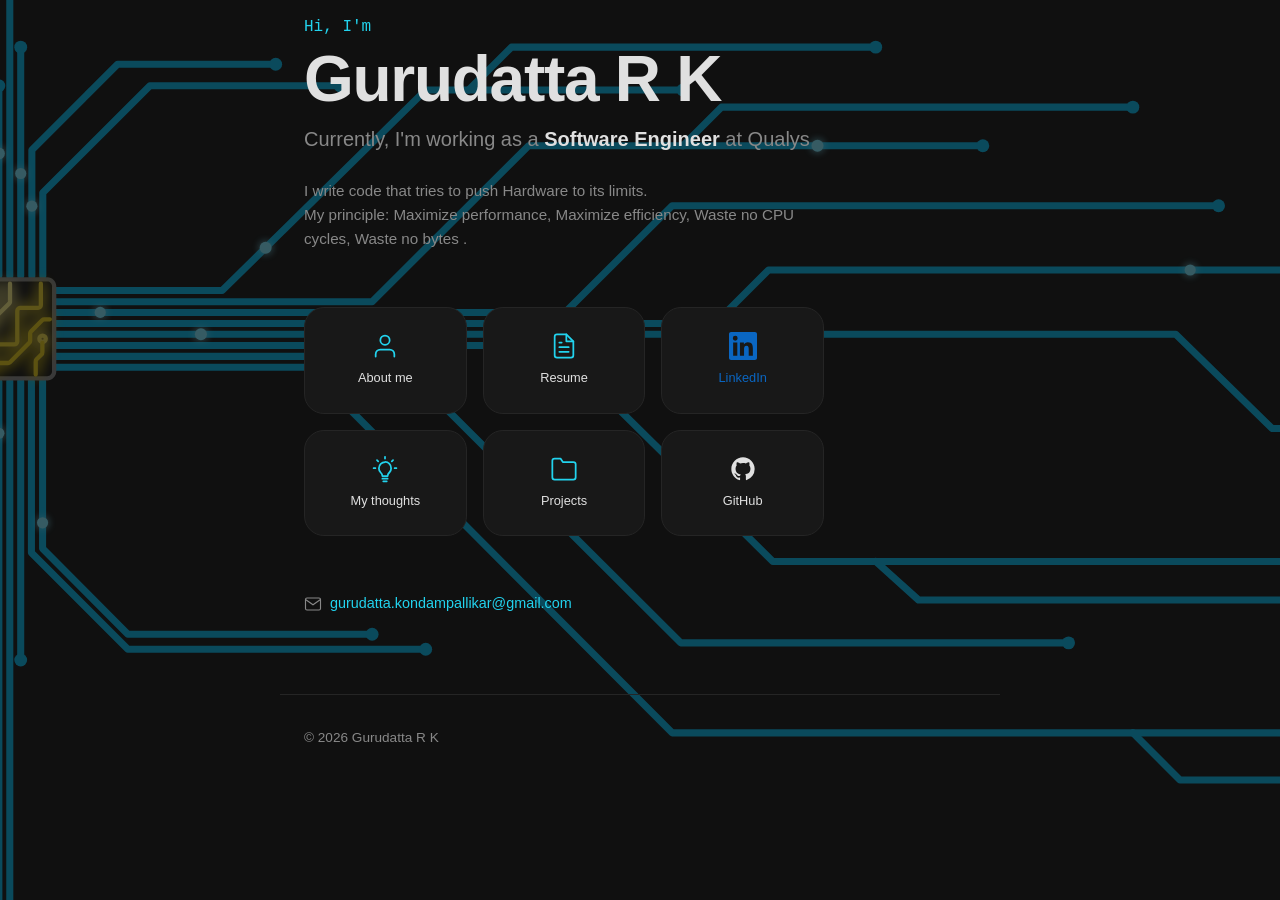
==== commit f56e87b8: "icon and button re-design" ====
--- a/index.html
+++ b/index.html
@@ -9,385 +9,10 @@
 <link rel="icon" href="data:image/svg+xml,%3Csvg xmlns='http://www.w3.org/2000/svg' viewBox='0 0 100 100'%3E%3Ctext y='.9em' font-size='90'%3E%E2%9A%A1%3C/text%3E%3C/svg%3E">
 </head>
 <body>
+<object class="circuit-bg" data="assets/circuit.svg" type="image/svg+xml"></object>
 <main>
   <section class="hero">
-    <svg class="circuit-bg" xmlns="http://www.w3.org/2000/svg" shape-rendering="geometricPrecision" text-rendering="geometricPrecision" viewBox="0 0 900 420" preserveAspectRatio="xMidYMid slice">
-  <defs>
-    <linearGradient id="CPU-body-border-fill" x1="39.2" x2="114.5" y1="-23" y2="166.4" gradientUnits="userSpaceOnUse">
-      <stop offset="37%" stop-color="#555555"/>
-      <stop offset="100%" stop-color="#111111"/>
-    </linearGradient>
-    <linearGradient id="CPU-body-inside-fill" x1="174.8" x2="-16.2" y1="271.7" y2="374.8" gradientUnits="userSpaceOnUse">
-      <stop offset="2%" stop-color="#111111"/>
-      <stop offset="100%" stop-color="#111111"/>
-    </linearGradient>
-    <filter id="electron-glow" x="-200%" y="-200%" width="500%" height="500%">
-      <feGaussianBlur stdDeviation="2" result="blur"/>
-      <feMerge><feMergeNode in="blur"/><feMergeNode in="SourceGraphic"/></feMerge>
-    </filter>
-    <filter id="cpu-glow" x="-40%" y="-40%" width="180%" height="180%">
-      <feGaussianBlur stdDeviation="3" result="blur1"/>
-      <feGaussianBlur stdDeviation="1.2" result="blur2"/>
-      <feMerge><feMergeNode in="blur1"/><feMergeNode in="blur2"/><feMergeNode in="SourceGraphic"/></feMerge>
-    </filter>
-  </defs>
 
-  <!-- LEFT WIRES -->
-  <g fill="none" stroke="#00B7EB" stroke-linecap="round" stroke-linejoin="round" stroke-width="3.3">
-    <path d="M129.8 135.6 H100 L64 99.6 V -100"/>
-    <path d="M129.8 140.7 H80 L35 95.7 V -100"/>
-    <path d="M129.8 145.8 H55 L17 107.8 H0"/>
-    <path d="M129.8 151 H30"/>
-    <path d="M129.8 156.1 H50"/>
-    <path d="M129.8 161.2 H92 L52 201.2 H0"/>
-    <path d="M129.8 166.2 H105 L60 211.2 H0"/>
-    <path d="M129.8 171.4 H112 L62 221.4 H0"/>
-  </g>
-  <g fill="#00B7EB">
-    <circle cx="30" cy="151" r="3.5"/>
-    <circle cx="50" cy="156.1" r="3.5"/>
-  </g>
-
-  <!-- TOP WIRES -->
-  <g fill="none" stroke="#00B7EB" stroke-linecap="round" stroke-linejoin="round" stroke-width="3.3">
-    <path d="M135.5 128.7 V100 L80 45 V20"/>
-    <path d="M140.7 128.7 V85 L100.7 45 V -100"/>
-    <path d="M145.7 128.7 V60 L110.7 25 V -100"/>
-    <path d="M150.8 128.7 V40"/>
-    <path d="M155.9 128.7 V -100"/>
-    <path d="M161 128.7 V22"/>
-    <path d="M166.2 128.7 V70 L206.2 30 H280"/>
-    <path d="M171.3 128.7 V90 L221.3 40 H310"/>
-  </g>
-  <g fill="#00B7EB">
-    <circle cx="150.8" cy="40" r="3.5"/>
-    <circle cx="161" cy="22" r="3.5"/>
-    <circle cx="80" cy="20" r="3.5"/>
-    <circle cx="280" cy="30" r="3.5"/>
-    <circle cx="310" cy="40" r="3.5"/>
-  </g>
-
-  <!-- BOTTOM WIRES -->
-  <g fill="none" stroke="#00B7EB" stroke-linecap="round" stroke-linejoin="round" stroke-width="3.3">
-    <path d="M135.4 178 V220 L95.4 260 H0"/>
-    <path d="M140.5 178 V242 L105.5 277 H0"/>
-    <path d="M145.6 178 V290"/>
-    <path d="M150.8 178 V1420"/>
-    <path d="M155.9 178 V1420"/>
-    <path d="M161 178 V308"/>
-    <path d="M166 178 V258 L211 303 H350"/>
-    <path d="M171.2 178 V256 L211 296 H325"/>
-  </g>
-  <g fill="#00B7EB">
-    <circle cx="145.6" cy="290" r="3.5"/>
-    <circle cx="161" cy="308" r="3.5"/>
-    <circle cx="325" cy="296" r="3.5"/>
-    <circle cx="350" cy="303" r="3.5"/>
-  </g>
-
-  <!-- RIGHT WIRES UPPER -->
-  <g fill="none" stroke="#00B7EB" stroke-linecap="round" stroke-linejoin="round" stroke-width="3.3">
-    <path d="M177 135.6 H255 L350 42 H470"/>
-    <path d="M370 42 L390 22 H560"/>
-    <path d="M177 140.8 H325 L398 68 H610"/>
-    <path d="M470 68 L488 50 H680"/>
-    <path d="M177 145.8 H415 L465 96 H720"/>
-    <path d="M177 151 H485 L510 126 H840"/>
-  </g>
-  <g fill="#00B7EB">
-    <circle cx="470" cy="42" r="3.5"/>
-    <circle cx="560" cy="22" r="3.5"/>
-    <circle cx="610" cy="68" r="3.5"/>
-    <circle cx="680" cy="50" r="3.5"/>
-    <circle cx="720" cy="96" r="3.5"/>
-    <circle cx="840" cy="126" r="3.5"/>
-  </g>
-
-  <!-- RIGHT WIRES LOWER -->
-  <g fill="none" stroke="#00B7EB" stroke-linecap="round" stroke-linejoin="round" stroke-width="3.3">
-    <path d="M177 156 H700 L745 200 H810"/>
-    <path d="M177 161.2 H410 L512 262 H790"/>
-    <path d="M560 262 L580 280 H1140"/>
-    <path d="M177 166.3 H335 L469 300 H650"/>
-    <path d="M177 171.4 H295 L465 342 H850"/>
-    <path d="M680 342 L702 364 H800"/>
-  </g>
-  <g fill="#00B7EB">
-    <circle cx="810" cy="200" r="3.5"/>
-    <circle cx="790" cy="262" r="3.5"/>
-    <circle cx="650" cy="300" r="3.5"/>
-    <circle cx="850" cy="342" r="3.5"/>
-    <circle cx="800" cy="364" r="3.5"/>
-  </g>
-
-  <!-- CPU CHIP -->
-  <g id="cpu">
-    <g id="cpu_internal_circuit">
-      <path fill="url(#CPU-body-border-fill)" d="M129.4 133.6c0-2.3 2-4.2 4.2-4.2h39.8c2.3 0 4.2 2 4.2 4.2v39.8c0 2.3-2 4.2-4.2 4.2h-39.8a4.2 4.2 0 0 1-4.2-4.2v-39.8z"/>
-      <path fill="url(#CPU-body-inside-fill)" d="M173.4 131.4c1.2 0 2.2 1 2.2 2.2v39.8c0 1.2-1 2.2-2.2 2.2h-39.8c-1.2 0-2.2-1-2.2-2.2v-39.8c0-1.2 1-2.2 2.2-2.2h39.8z"/>
-      <g filter="url(#cpu-glow)">
-        <path fill="none" stroke="#eace19" stroke-linecap="round" stroke-miterlimit="10" stroke-width="2" d="M130.6 144.7h7a1.4 1.4 0 0 0 1.3-1.3v-3.2a1.4 1.4 0 0 1 1.3-1.3h6.4a1.4 1.4 0 0 0 1.3-1.4v-7">
-          <animate attributeName="stroke" values="#eace19;#fff59d;#ffe600;#fff8b0;#eace19" dur="5s" repeatCount="indefinite"/>
-        </path>
-        <path fill="none" stroke="#eace19" stroke-linecap="round" stroke-miterlimit="10" stroke-width="2" d="M156 130.6v8.9c0 .3-.2.6-.4.9l-6.5 6.8">
-          <animate attributeName="stroke" values="#eace19;#fff59d;#ffe600;#fff8b0;#eace19" dur="5s" begin="0.3s" repeatCount="indefinite"/>
-        </path>
-        <path fill="none" stroke="#eace19" stroke-linecap="round" stroke-miterlimit="10" stroke-width="2" d="M143.9 149.7a3.2 3.2 0 1 1 6.4 0 3.2 3.2 0 0 1-6.4 0z">
-          <animate attributeName="stroke" values="#eace19;#fff59d;#ffe600;#fff8b0;#eace19" dur="5s" begin="0.6s" repeatCount="indefinite"/>
-        </path>
-        <path fill="none" stroke="#eace19" stroke-linecap="round" stroke-miterlimit="10" stroke-width="2" d="M169.7 158.1a1.5 1.5 0 1 1 3 0 1.5 1.5 0 0 1-3 0z">
-          <animate attributeName="stroke" values="#eace19;#fff59d;#ffe600;#fff8b0;#eace19" dur="5s" begin="0.9s" repeatCount="indefinite"/>
-        </path>
-        <path fill="none" stroke="#eace19" stroke-linecap="round" stroke-miterlimit="10" stroke-width="2" d="M130.6 153.6h5.4a1.4 1.4 0 0 1 1.4 1.4v2.7a1.4 1.4 0 0 0 1.3 1.3H158a1.4 1.4 0 0 0 1.4-1.3v-14.3a1.4 1.4 0 0 1 1.3-1.4h8.4c.7 0 1.3-.6 1.3-1.3v-10">
-          <animate attributeName="stroke" values="#eace19;#fff59d;#ffe600;#fff8b0;#eace19" dur="5s" begin="1.2s" repeatCount="indefinite"/>
-        </path>
-        <path fill="none" stroke="#eace19" stroke-linecap="round" stroke-miterlimit="10" stroke-width="2" d="M176.4 151H172c-.3 0-.7.1-1 .4l-5.2 5.3c-.2.2-.4.6-.4 1v3.4c0 .3 0 .7-.4.9l-9 9c-.2.2-.6.4-.9.4h-5.4c-.7 0-1.3.5-1.3 1.3v4.2">
-          <animate attributeName="stroke" values="#eace19;#fff59d;#ffe600;#fff8b0;#eace19" dur="5s" begin="1.5s" repeatCount="indefinite"/>
-        </path>
-        <path fill="none" stroke="#eace19" stroke-linecap="round" stroke-miterlimit="10" stroke-width="2" d="M132.4 176.2l9.2-9.2">
-          <animate attributeName="stroke" values="#eace19;#fff59d;#ffe600;#fff8b0;#eace19" dur="5s" begin="1.8s" repeatCount="indefinite"/>
-        </path>
-        <path fill="none" stroke="#eace19" stroke-linecap="round" stroke-miterlimit="10" stroke-width="2" d="M140.9 165.3a2.4 2.4 0 1 1 4.8 0 2.4 2.4 0 0 1-4.8 0z">
-          <animate attributeName="stroke" values="#eace19;#fff59d;#ffe600;#fff8b0;#eace19" dur="5s" begin="2.1s" repeatCount="indefinite"/>
-        </path>
-        <path fill="none" stroke="#eace19" stroke-linecap="round" stroke-miterlimit="10" stroke-width="2" d="M168 176.2v-6c0-.3 0-.7.3-1l2.4-2.4c.3-.2.4-.6.4-1V160">
-          <animate attributeName="stroke" values="#eace19;#fff59d;#ffe600;#fff8b0;#eace19" dur="10s" begin="2.4s" repeatCount="indefinite"/>
-        </path>
-      </g>
-    </g>
-  </g>
-
-  <!-- ═══════════════════════════════════════════════════════════ -->
-  <!-- ELECTRON PATHS — all clamped to visible viewBox 0 0 900 420 -->
-  <!-- Paths that go off-screen in original traces are trimmed     -->
-  <!-- to the viewBox edge so electrons never leave visible area.  -->
-  <!-- ═══════════════════════════════════════════════════════════ -->
-
-  <!-- LEFT wire L1  (y=135.6): trace is M129.8 135.6 H100 L64 99.6 V-100
-       Electron travels inward: start at y=0 (top edge clamp), go down to (64,99.6), diagonal to (100,135.6), then H to CPU -->
-  <path id="eL1" d="M64 0 V99.6 L100 135.6 H129.8" fill="none"/>
-  <circle r="2.8" fill="#7ee8ff" filter="url(#electron-glow)">
-    <animateMotion dur="3.2s" repeatCount="indefinite" begin="0s"><mpath href="#eL1"/></animateMotion>
-  </circle>
-
-  <!-- LEFT wire L2  (y=140.7): trace is M129.8 140.7 H80 L35 95.7 V-100
-       Electron: start at y=0, go down to (35,95.7), diagonal to (80,140.7), then H to CPU -->
-  <path id="eL2" d="M35 0 V95.7 L80 140.7 H129.8" fill="none"/>
-  <circle r="2.6" fill="#7ee8ff" filter="url(#electron-glow)">
-    <animateMotion dur="3.5s" repeatCount="indefinite" begin="0.8s"><mpath href="#eL2"/></animateMotion>
-  </circle>
-
-  <!-- LEFT wire L3  (y=145.8): trace is M129.8 145.8 H55 L17 107.8 H0
-       Electron: start at x=0,y=107.8, go right to (17,107.8), diagonal to (55,145.8), then H to CPU -->
-  <path id="eL3" d="M0 107.8 H17 L55 145.8 H129.8" fill="none"/>
-  <circle r="2.6" fill="#7ee8ff" filter="url(#electron-glow)">
-    <animateMotion dur="2.8s" repeatCount="indefinite" begin="1.4s"><mpath href="#eL3"/></animateMotion>
-  </circle>
-
-  <!-- LEFT wire L4  (y=151): solder dot x=30 → CPU -->
-  <path id="eL4" d="M30 151 H129.8" fill="none"/>
-  <circle r="2.8" fill="#7ee8ff" filter="url(#electron-glow)">
-    <animateMotion dur="2.2s" repeatCount="indefinite" begin="0.4s"><mpath href="#eL4"/></animateMotion>
-  </circle>
-
-  <!-- LEFT wire L5  (y=156.1): solder dot x=50 → CPU -->
-  <path id="eL5" d="M50 156.1 H129.8" fill="none"/>
-  <circle r="2.6" fill="#7ee8ff" filter="url(#electron-glow)">
-    <animateMotion dur="2.0s" repeatCount="indefinite" begin="1.9s"><mpath href="#eL5"/></animateMotion>
-  </circle>
-
-  <!-- LEFT wire L6  (y=161.2): CPU → x=0 (left edge) -->
-  <path id="eL6" d="M129.8 161.2 H92 L52 201.2 H0" fill="none"/>
-  <circle r="2.8" fill="#7ee8ff" filter="url(#electron-glow)">
-    <animateMotion dur="3.0s" repeatCount="indefinite" begin="0.9s"><mpath href="#eL6"/></animateMotion>
-  </circle>
-
-  <!-- LEFT wire L7  (y=166.2): CPU → x=0 -->
-  <path id="eL7" d="M129.8 166.2 H105 L60 211.2 H0" fill="none"/>
-  <circle r="2.6" fill="#7ee8ff" filter="url(#electron-glow)">
-    <animateMotion dur="3.3s" repeatCount="indefinite" begin="2.2s"><mpath href="#eL7"/></animateMotion>
-  </circle>
-
-  <!-- LEFT wire L8  (y=171.4): CPU → x=0 -->
-  <path id="eL8" d="M129.8 171.4 H112 L62 221.4 H0" fill="none"/>
-  <circle r="2.6" fill="#7ee8ff" filter="url(#electron-glow)">
-    <animateMotion dur="3.1s" repeatCount="indefinite" begin="1.5s"><mpath href="#eL8"/></animateMotion>
-  </circle>
-
-  <!-- TOP wire T1  (y=135.5 pin): CPU → solder dot x=80,y=20 (in-bounds) -->
-  <path id="eT1" d="M135.5 128.7 V100 L80 45 V20" fill="none"/>
-  <circle r="2.8" fill="#7ee8ff" filter="url(#electron-glow)">
-    <animateMotion dur="3.4s" repeatCount="indefinite" begin="0.3s"><mpath href="#eT1"/></animateMotion>
-  </circle>
-
-  <!-- TOP wire T2  (y=140.7): CPU → top; trace goes to y=-100, clamp to y=0 -->
-  <path id="eT2" d="M140.7 128.7 V85 L100.7 45 V0" fill="none"/>
-  <circle r="2.6" fill="#7ee8ff" filter="url(#electron-glow)">
-    <animateMotion dur="3.0s" repeatCount="indefinite" begin="1.1s"><mpath href="#eT2"/></animateMotion>
-  </circle>
-
-  <!-- TOP wire T3  (y=145.7): CPU → top; clamp to y=0 -->
-  <path id="eT3" d="M145.7 128.7 V60 L110.7 25 V0" fill="none"/>
-  <circle r="2.6" fill="#7ee8ff" filter="url(#electron-glow)">
-    <animateMotion dur="2.7s" repeatCount="indefinite" begin="2.0s"><mpath href="#eT3"/></animateMotion>
-  </circle>
-
-  <!-- TOP wire T4  (y=150.8): solder dot y=40 → CPU -->
-  <path id="eT4" d="M150.8 40 V128.7" fill="none"/>
-  <circle r="2.8" fill="#7ee8ff" filter="url(#electron-glow)">
-    <animateMotion dur="2.1s" repeatCount="indefinite" begin="0.6s"><mpath href="#eT4"/></animateMotion>
-  </circle>
-
-  <!-- TOP wire T5  (y=155.9): CPU → clamp to y=0 (goes to y=-100 originally) -->
-  <path id="eT5" d="M155.9 128.7 V0" fill="none"/>
-  <circle r="2.6" fill="#7ee8ff" filter="url(#electron-glow)">
-    <animateMotion dur="2.8s" repeatCount="indefinite" begin="1.4s"><mpath href="#eT5"/></animateMotion>
-  </circle>
-
-  <!-- TOP wire T6  (y=161): CPU → solder dot y=22 -->
-  <path id="eT6" d="M161 128.7 V22" fill="none"/>
-  <circle r="2.6" fill="#7ee8ff" filter="url(#electron-glow)">
-    <animateMotion dur="1.9s" repeatCount="indefinite" begin="0.5s"><mpath href="#eT6"/></animateMotion>
-  </circle>
-
-  <!-- TOP wire T7  (y=166.2): CPU → solder dot x=280,y=30 -->
-  <path id="eT7" d="M166.2 128.7 V70 L206.2 30 H280" fill="none"/>
-  <circle r="2.6" fill="#7ee8ff" filter="url(#electron-glow)">
-    <animateMotion dur="3.2s" repeatCount="indefinite" begin="0.8s"><mpath href="#eT7"/></animateMotion>
-  </circle>
-
-  <!-- TOP wire T8  (y=171.3): CPU → solder dot x=310,y=40 -->
-  <path id="eT8" d="M171.3 128.7 V90 L221.3 40 H310" fill="none"/>
-  <circle r="2.6" fill="#7ee8ff" filter="url(#electron-glow)">
-    <animateMotion dur="3.5s" repeatCount="indefinite" begin="2.5s"><mpath href="#eT8"/></animateMotion>
-  </circle>
-
-  <!-- BOTTOM wire B1  (y=135.4): CPU → x=0 -->
-  <path id="eB1" d="M135.4 178 V220 L95.4 260 H0" fill="none"/>
-  <circle r="2.8" fill="#7ee8ff" filter="url(#electron-glow)">
-    <animateMotion dur="3.6s" repeatCount="indefinite" begin="0.2s"><mpath href="#eB1"/></animateMotion>
-  </circle>
-
-  <!-- BOTTOM wire B2  (y=140.5): CPU → x=0 -->
-  <path id="eB2" d="M140.5 178 V242 L105.5 277 H0" fill="none"/>
-  <circle r="2.6" fill="#7ee8ff" filter="url(#electron-glow)">
-    <animateMotion dur="3.8s" repeatCount="indefinite" begin="1.3s"><mpath href="#eB2"/></animateMotion>
-  </circle>
-
-  <!-- BOTTOM wire B3  (y=145.6): CPU → solder dot y=290 (in-bounds) -->
-  <path id="eB3" d="M145.6 178 V290" fill="none"/>
-  <circle r="2.6" fill="#7ee8ff" filter="url(#electron-glow)">
-    <animateMotion dur="2.4s" repeatCount="indefinite" begin="0.7s"><mpath href="#eB3"/></animateMotion>
-  </circle>
-
-  <!-- BOTTOM wire B4  (y=150.8 & 155.9): these go to y=1420, way off screen.
-       Clip to y=420 (bottom edge of viewBox). -->
-  <path id="eB4" d="M150.8 178 V420" fill="none"/>
-  <circle r="2.6" fill="#7ee8ff" filter="url(#electron-glow)">
-    <animateMotion dur="3.5s" repeatCount="indefinite" begin="1.0s"><mpath href="#eB4"/></animateMotion>
-  </circle>
-
-  <path id="eB5" d="M155.9 178 V420" fill="none"/>
-  <circle r="2.6" fill="#7ee8ff" filter="url(#electron-glow)">
-    <animateMotion dur="3.8s" repeatCount="indefinite" begin="2.3s"><mpath href="#eB5"/></animateMotion>
-  </circle>
-
-  <!-- BOTTOM wire B6  (y=161): CPU → solder dot y=308 -->
-  <path id="eB6" d="M161 178 V308" fill="none"/>
-  <circle r="2.6" fill="#7ee8ff" filter="url(#electron-glow)">
-    <animateMotion dur="2.6s" repeatCount="indefinite" begin="2.0s"><mpath href="#eB6"/></animateMotion>
-  </circle>
-
-  <!-- BOTTOM wire B7  (y=166): CPU → solder dot x=350,y=303 -->
-  <path id="eB7" d="M166 178 V258 L211 303 H350" fill="none"/>
-  <circle r="2.6" fill="#7ee8ff" filter="url(#electron-glow)">
-    <animateMotion dur="3.4s" repeatCount="indefinite" begin="1.7s"><mpath href="#eB7"/></animateMotion>
-  </circle>
-
-  <!-- BOTTOM wire B8  (y=171.2): CPU → solder dot x=325,y=296 -->
-  <path id="eB8" d="M171.2 178 V256 L211 296 H325" fill="none"/>
-  <circle r="2.6" fill="#7ee8ff" filter="url(#electron-glow)">
-    <animateMotion dur="3.2s" repeatCount="indefinite" begin="0.5s"><mpath href="#eB8"/></animateMotion>
-  </circle>
-
-  <!-- RIGHT side wires — strictly unidirectional, alternating per wire:
-       ODD  wires (R1, R3, R5, R7): CPU → solder dot (outward)
-       EVEN wires (R2, R4, R6, R8): solder dot → CPU (inward)
-       Branch sub-wires always match their parent wire's direction. -->
-
-  <!-- R1 (y=135.6) OUTWARD — CPU → dot (470,42) -->
-  <path id="eR1" d="M177 135.6 H255 L350 42 H470" fill="none"/>
-  <circle r="2.8" fill="#7ee8ff" filter="url(#electron-glow)">
-    <animateMotion dur="4.2s" repeatCount="indefinite" begin="0s"><mpath href="#eR1"/></animateMotion>
-  </circle>
-
-  <!-- R1b (branch) OUTWARD — junction (370,42) → dot (560,22) -->
-  <path id="eR1b" d="M370 42 L390 22 H560" fill="none"/>
-  <circle r="2.4" fill="#7ee8ff" filter="url(#electron-glow)">
-    <animateMotion dur="2.8s" repeatCount="indefinite" begin="1.9s"><mpath href="#eR1b"/></animateMotion>
-  </circle>
-
-  <!-- R2 (y=140.8) INWARD — dot (610,68) → CPU -->
-  <path id="eR2" d="M610 68 H398 L325 140.8 H177" fill="none"/>
-  <circle r="2.8" fill="#7ee8ff" filter="url(#electron-glow)">
-    <animateMotion dur="4.5s" repeatCount="indefinite" begin="0.6s"><mpath href="#eR2"/></animateMotion>
-  </circle>
-
-  <!-- R2b (branch) INWARD — dot (680,50) → junction (470,68) -->
-  <path id="eR2b" d="M680 50 H488 L470 68" fill="none"/>
-  <circle r="2.4" fill="#7ee8ff" filter="url(#electron-glow)">
-    <animateMotion dur="2.6s" repeatCount="indefinite" begin="2.4s"><mpath href="#eR2b"/></animateMotion>
-  </circle>
-
-  <!-- R3 (y=145.8) OUTWARD — CPU → dot (720,96) -->
-  <path id="eR3" d="M177 145.8 H415 L465 96 H720" fill="none"/>
-  <circle r="2.6" fill="#7ee8ff" filter="url(#electron-glow)">
-    <animateMotion dur="4.0s" repeatCount="indefinite" begin="1.2s"><mpath href="#eR3"/></animateMotion>
-  </circle>
-
-  <!-- R4 (y=151) INWARD — dot (840,126) → CPU -->
-  <path id="eR4" d="M840 126 H510 L485 151 H177" fill="none"/>
-  <circle r="2.6" fill="#7ee8ff" filter="url(#electron-glow)">
-    <animateMotion dur="4.8s" repeatCount="indefinite" begin="0.4s"><mpath href="#eR4"/></animateMotion>
-  </circle>
-
-  <!-- R5 (y=156) OUTWARD — CPU → dot (810,200) -->
-  <path id="eR5" d="M177 156 H700 L745 200 H810" fill="none"/>
-  <circle r="2.8" fill="#7ee8ff" filter="url(#electron-glow)">
-    <animateMotion dur="4.3s" repeatCount="indefinite" begin="0.9s"><mpath href="#eR5"/></animateMotion>
-  </circle>
-
-  <!-- R6 (y=161.2) INWARD — dot (790,262) → CPU -->
-  <path id="eR6" d="M790 262 H512 L410 161.2 H177" fill="none"/>
-  <circle r="2.6" fill="#7ee8ff" filter="url(#electron-glow)">
-    <animateMotion dur="4.0s" repeatCount="indefinite" begin="1.6s"><mpath href="#eR6"/></animateMotion>
-  </circle>
-
-  <!-- R6b (branch) INWARD — right edge (900,280) → junction (560,262) -->
-  <path id="eR6b" d="M900 280 H580 L560 262" fill="none"/>
-  <circle r="2.4" fill="#7ee8ff" filter="url(#electron-glow)">
-    <animateMotion dur="3.2s" repeatCount="indefinite" begin="3.1s"><mpath href="#eR6b"/></animateMotion>
-  </circle>
-
-  <!-- R7 (y=166.3) OUTWARD — CPU → dot (650,300) -->
-  <path id="eR7" d="M177 166.3 H335 L469 300 H650" fill="none"/>
-  <circle r="2.6" fill="#7ee8ff" filter="url(#electron-glow)">
-    <animateMotion dur="3.8s" repeatCount="indefinite" begin="2.2s"><mpath href="#eR7"/></animateMotion>
-  </circle>
-
-  <!-- R8 (y=171.4) INWARD — dot (850,342) → CPU -->
-  <path id="eR8" d="M850 342 H465 L295 171.4 H177" fill="none"/>
-  <circle r="2.6" fill="#7ee8ff" filter="url(#electron-glow)">
-    <animateMotion dur="4.5s" repeatCount="indefinite" begin="1.0s"><mpath href="#eR8"/></animateMotion>
-  </circle>
-
-  <!-- R8b (branch) INWARD — dot (800,364) → junction (680,342) -->
-  <path id="eR8b" d="M800 364 H702 L680 342" fill="none"/>
-  <circle r="2.4" fill="#7ee8ff" filter="url(#electron-glow)">
-    <animateMotion dur="2.6s" repeatCount="indefinite" begin="2.8s"><mpath href="#eR8b"/></animateMotion>
-  </circle>
-
-</svg>
 
     <p class="hi a1">Hi, I'm</p>
     <h1 class="a1">Gurudatta R K</h1>
@@ -397,7 +22,7 @@
     <div class="squircle-grid a3" style="max-width:520px">
       <a href="about.html" class="squircle">
         <svg viewBox="0 0 24 24" xmlns="http://www.w3.org/2000/svg"><path d="M20 21v-2a4 4 0 00-4-4H8a4 4 0 00-4 4v2" stroke-linecap="round" stroke-linejoin="round"/><circle cx="12" cy="7" r="4"/></svg>
-        <span>About</span>
+        <span>About me</span>
       </a>
       <a href="Gurudatta_Resume.pdf" target="_blank" class="squircle" style="color:var(--accent)">
         <svg viewBox="0 0 24 24" xmlns="http://www.w3.org/2000/svg" style="fill:none;stroke:currentColor;stroke-width:1.5"><path d="M14 2H6a2 2 0 00-2 2v16a2 2 0 002 2h12a2 2 0 002-2V8z" stroke-linecap="round" stroke-linejoin="round"/><path d="M14 2v6h6M16 13H8M16 17H8M10 9H8" stroke-linecap="round" stroke-linejoin="round"/></svg>
@@ -408,8 +33,8 @@
         <span>LinkedIn</span>
       </a>
       <a href="thoughts.html" class="squircle">
-        <svg viewBox="0 0 24 24" xmlns="http://www.w3.org/2000/svg"><path d="M14 2H6a2 2 0 00-2 2v16a2 2 0 002 2h12a2 2 0 002-2V8z" stroke-linecap="round" stroke-linejoin="round"/><path d="M14 2v6h6M16 13H8M16 17H8M10 9H8" stroke-linecap="round" stroke-linejoin="round"/></svg>
-        <span>Thoughts</span>
+        <svg viewBox="0 0 32 32" xmlns="http://www.w3.org/2000/svg" class="bulb"><path d="M16,7a8.36,8.36,0,0,0-8,8,8.4,8.4,0,0,0,2.29,5.7A4.56,4.56,0,0,1,12,24a1,1,0,0,0,1,1h6a1,1,0,0,0,1-1,4.46,4.46,0,0,1,1.69-3.28A7.87,7.87,0,0,0,24,15a8.17,8.17,0,0,0-2.44-5.83A7.67,7.67,0,0,0,16,7Zm4.34,12.28A6.87,6.87,0,0,0,18.09,23H13.91a7,7,0,0,0-2.2-3.71A6.41,6.41,0,0,1,10,15a6.29,6.29,0,0,1,6-6,5.63,5.63,0,0,1,4.13,1.6A6.16,6.16,0,0,1,22,15,5.93,5.93,0,0,1,20.31,19.28Z"/><path d="M19,26H13a1,1,0,0,0,0,2h6a1,1,0,0,0,0-2Z"/><path d="M18,29H14a1,1,0,0,0,0,2h4a1,1,0,0,0,0-2Z"/><path d="M16,5a1,1,0,0,0,1-1V2a1,1,0,0,0-2,0V4A1,1,0,0,0,16,5Z"/><path d="M5,14H3a1,1,0,0,0,0,2H5a1,1,0,0,0,0-2Z"/><path d="M29,14H27a1,1,0,0,0,0,2h2a1,1,0,0,0,0-2Z"/><path d="M25.9,5.1a1,1,0,0,0-1.41,0L23.07,6.51a1,1,0,0,0,0,1.42,1,1,0,0,0,.71.29,1,1,0,0,0,.71-.29L25.9,6.51A1,1,0,0,0,25.9,5.1Z"/><path d="M8.93,7.93a1,1,0,0,0,0-1.42L7.51,5.1A1,1,0,0,0,6.1,6.51L7.51,7.93a1,1,0,0,0,.71.29A1,1,0,0,0,8.93,7.93Z"/></svg>
+        <span>My thoughts</span>
       </a>
       <a href="projects.html" class="squircle">
         <svg viewBox="0 0 24 24" xmlns="http://www.w3.org/2000/svg"><path d="M22 19a2 2 0 01-2 2H4a2 2 0 01-2-2V5a2 2 0 012-2h5l2 3h9a2 2 0 012 2z" stroke-linecap="round" stroke-linejoin="round"/></svg>
--- a/style.css
+++ b/style.css
@@ -34,7 +34,7 @@
 
 nav{display:flex;justify-content:space-between;align-items:center;max-width:var(--mw);margin:0 auto;padding:2rem var(--s)}
 nav a{color:var(--text);text-decoration:none;font-weight:500;font-size:.95rem}
-nav .links{display:flex;gap:1.5rem}
+nav .links{display:flex;gap:.5rem;align-items:center}
 nav .links a{position:relative}
 nav .links a::after{content:'';position:absolute;bottom:-2px;left:0;width:0;height:1px;background:var(--accent);transition:width .3s ease}
 nav .links a:hover::after,nav .links a.active::after{width:100%}
@@ -48,28 +48,24 @@
 .hi{font-size:1rem;color:var(--accent);font-family:var(--font-mono);margin-bottom:.25rem}
 .hero h1{font-size:clamp(2.5rem,5vw,4rem);font-weight:700;letter-spacing:-.02em;line-height:1.1;margin-bottom:.5rem}
 .hero .tagline{font-size:clamp(1rem,2vw,1.25rem);color:var(--muted);margin-bottom:1.5rem}
-.hero .cta{display:none}
 .squircle-grid{display:grid;grid-template-columns:repeat(3,1fr);gap:1rem;margin:2rem 0;max-width:480px;width:100%}
 .squircle{display:flex;flex-direction:column;align-items:center;justify-content:center;gap:.5rem;padding:1.5rem 1rem;background:var(--surface);border:1px solid var(--border);border-radius:20px;text-decoration:none;color:var(--text);transition:transform .2s ease,border-color .2s ease,box-shadow .2s ease}
 .squircle:hover{transform:translateY(-4px);border-color:var(--accent);box-shadow:0 0 24px var(--accent-dim)}
+.squircle.nav-squircle{padding:.5rem .75rem;border-radius:12px;flex-direction:row;gap:.4rem}
+.squircle.nav-squircle svg{width:18px;height:18px}
+.squircle.nav-squircle span{font-size:.85rem}
+nav .links .squircle::after{display:none}
+.squircle.nav-squircle.active{border-color:var(--accent);box-shadow:0 0 12px var(--accent-dim)}
 .squircle svg{width:28px;height:28px;fill:none;stroke:var(--accent);stroke-width:1.5}
+.squircle svg.bulb{fill:var(--accent);stroke:none}
 .squircle span{font-size:.8rem;font-weight:500}
 .email-row{display:flex;align-items:center;gap:.5rem;margin-top:1.5rem;color:var(--muted);font-size:.9rem}
 .email-row a{color:var(--accent);text-decoration:none}
 .email-row svg{width:18px;height:18px;fill:currentColor}
-.social-row{display:flex;gap:1.5rem;margin-top:1rem}
-.social-row a{color:var(--muted);transition:color .2s ease}
-.social-row a:hover{color:var(--accent)}
-.social-row svg{width:24px;height:24px;fill:currentColor}
 .linkedin-blue{color:var(--linkedin)!important}
 .linkedin-blue:hover{color:#4691d4!important}
 .tagline .norm{color:var(--muted);font-weight:400}
 .tagline .bold{color:var(--text);font-weight:700}
-.btn{display:inline-block;padding:.6rem 1.2rem;border-radius:var(--r);text-decoration:none;font-size:.9rem;font-weight:500;transition:transform .2s ease,box-shadow .2s ease}
-.btn-primary{background:var(--accent);color:var(--bg)}
-.btn-primary:hover{transform:translateY(-2px);box-shadow:0 0 20px rgba(34,211,238,.3)}
-.btn-secondary{border:1px solid var(--border);color:var(--text)}
-.btn-secondary:hover{border-color:var(--accent);box-shadow:0 0 20px var(--accent-dim)}
 
 footer{max-width:var(--mw);margin:0 auto;padding:2rem var(--s);border-top:1px solid var(--border);display:flex;justify-content:space-between;align-items:center;color:var(--muted);font-size:.85rem}
 footer .social{display:flex;gap:1rem}
@@ -78,8 +74,6 @@
 footer svg{width:18px;height:18px;fill:currentColor}
 
 .circuit-bg{position:fixed;top:0;left:0;width:100%;height:100%;pointer-events:none;z-index:-1;opacity:.35}
-.hex-bg{position:fixed;top:0;left:0;width:100%;height:100%;pointer-events:none;z-index:-1;opacity:.06}
-.wave-bg{position:fixed;top:0;left:0;width:100%;height:100%;pointer-events:none;z-index:-1;opacity:.28}
 .card{background:var(--surface);border:1px solid var(--border);border-radius:var(--r);padding:1.5rem;transition:transform .2s ease,box-shadow .2s ease,border-color .2s ease}
 .card:hover{transform:translateY(-4px);border-color:var(--accent);box-shadow:0 12px 40px rgba(34,211,238,.08)}
 .card h2{font-size:1.25rem;font-weight:600;margin-bottom:.5rem}
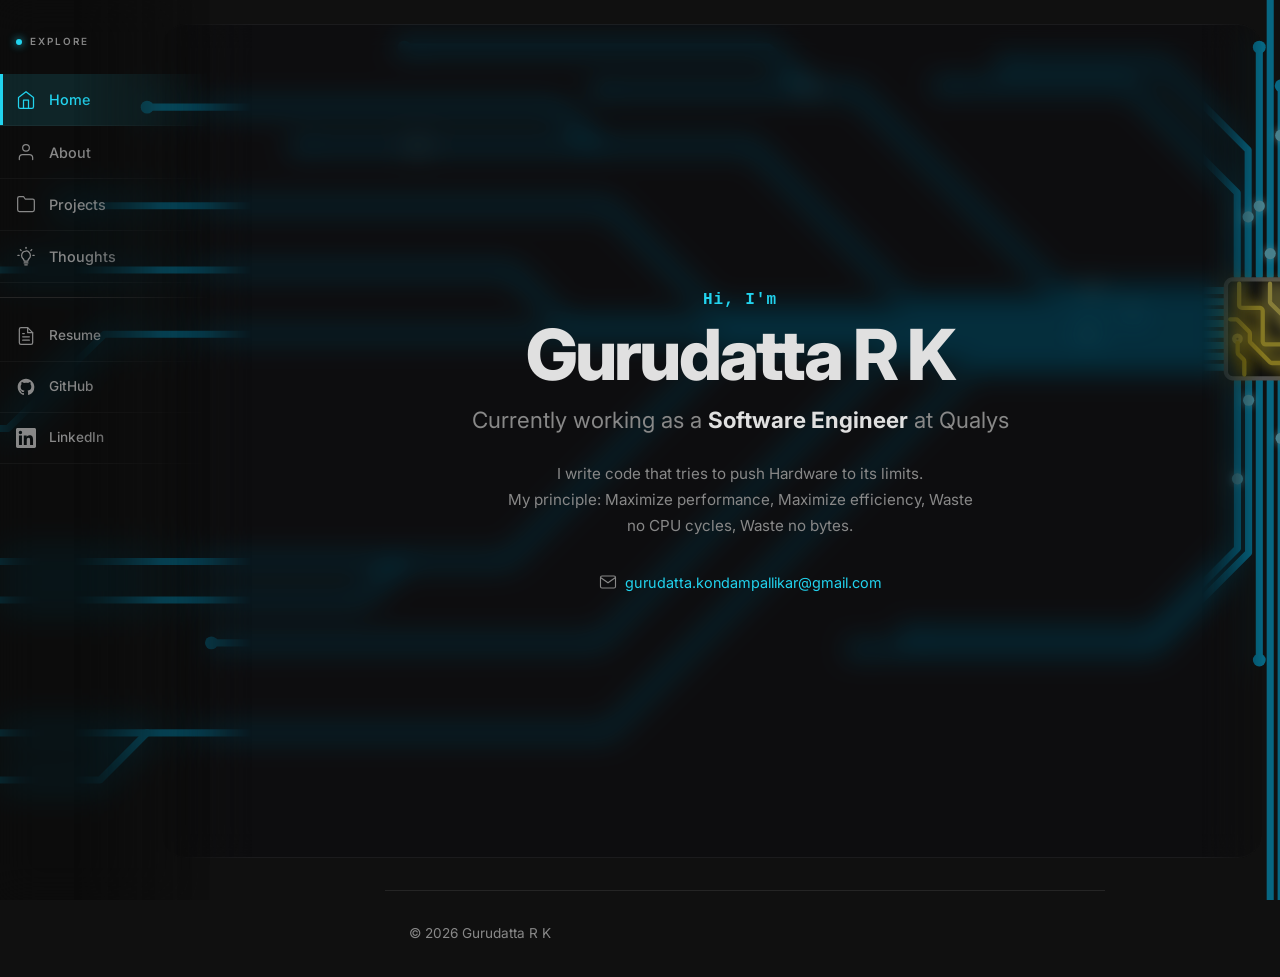
==== commit d34744d2: "Premium UI" ====
--- a/index.html
+++ b/index.html
@@ -8,44 +8,55 @@
 <link rel="stylesheet" href="style.css">
 <link rel="icon" href="data:image/svg+xml,%3Csvg xmlns='http://www.w3.org/2000/svg' viewBox='0 0 100 100'%3E%3Ctext y='.9em' font-size='90'%3E%E2%9A%A1%3C/text%3E%3C/svg%3E">
 </head>
-<body>
+<body class="has-sidenav">
 <object class="circuit-bg" data="assets/circuit.svg" type="image/svg+xml"></object>
+
+<nav class="sidenav a1">
+  <div class="sidenav-brand">
+    <span class="sidenav-brand-dot"></span>
+    Explore
+  </div>
+  <div class="sidenav-links">
+    <a href="index.html" class="sidenav-btn active">
+      <svg viewBox="0 0 24 24" xmlns="http://www.w3.org/2000/svg"><path d="M3 9l9-7 9 7v11a2 2 0 01-2 2H5a2 2 0 01-2-2z" stroke-linecap="round" stroke-linejoin="round"/><path d="M9 22V12h6v10" stroke-linecap="round" stroke-linejoin="round"/></svg>
+      <span>Home</span>
+    </a>
+    <a href="about.html" class="sidenav-btn">
+      <svg viewBox="0 0 24 24" xmlns="http://www.w3.org/2000/svg"><path d="M20 21v-2a4 4 0 00-4-4H8a4 4 0 00-4 4v2" stroke-linecap="round" stroke-linejoin="round"/><circle cx="12" cy="7" r="4"/></svg>
+      <span>About</span>
+    </a>
+    <a href="projects.html" class="sidenav-btn">
+      <svg viewBox="0 0 24 24" xmlns="http://www.w3.org/2000/svg"><path d="M22 19a2 2 0 01-2 2H4a2 2 0 01-2-2V5a2 2 0 012-2h5l2 3h9a2 2 0 012 2z" stroke-linecap="round" stroke-linejoin="round"/></svg>
+      <span>Projects</span>
+    </a>
+    <a href="thoughts.html" class="sidenav-btn">
+      <svg viewBox="0 0 32 32" xmlns="http://www.w3.org/2000/svg" class="bulb"><path d="M16,7a8.36,8.36,0,0,0-8,8,8.4,8.4,0,0,0,2.29,5.7A4.56,4.56,0,0,1,12,24a1,1,0,0,0,1,1h6a1,1,0,0,0,1-1,4.46,4.46,0,0,1,1.69-3.28A7.87,7.87,0,0,0,24,15a8.17,8.17,0,0,0-2.44-5.83A7.67,7.67,0,0,0,16,7Zm4.34,12.28A6.87,6.87,0,0,0,18.09,23H13.91a7,7,0,0,0-2.2-3.71A6.41,6.41,0,0,1,10,15a6.29,6.29,0,0,1,6-6,5.63,5.63,0,0,1,4.13,1.6A6.16,6.16,0,0,1,22,15,5.93,5.93,0,0,1,20.31,19.28Z"/><path d="M19,26H13a1,1,0,0,0,0,2h6a1,1,0,0,0,0-2Z"/><path d="M18,29H14a1,1,0,0,0,0,2h4a1,1,0,0,0,0-2Z"/><path d="M16,5a1,1,0,0,0,1-1V2a1,1,0,0,0-2,0V4A1,1,0,0,0,16,5Z"/><path d="M5,14H3a1,1,0,0,0,0,2H5a1,1,0,0,0,0-2Z"/><path d="M29,14H27a1,1,0,0,0,0,2h2a1,1,0,0,0,0-2Z"/><path d="M25.9,5.1a1,1,0,0,0-1.41,0L23.07,6.51a1,1,0,0,0,0,1.42,1,1,0,0,0,.71.29,1,1,0,0,0,.71-.29L25.9,6.51A1,1,0,0,0,25.9,5.1Z"/><path d="M8.93,7.93a1,1,0,0,0,0-1.42L7.51,5.1A1,1,0,0,0,6.1,6.51L7.51,7.93a1,1,0,0,0,.71.29A1,1,0,0,0,8.93,7.93Z"/></svg>
+      <span>Thoughts</span>
+    </a>
+  </div>
+  <div class="sidenav-divider"></div>
+  <div class="sidenav-links">
+    <a href="Gurudatta_Resume.pdf" target="_blank" class="sidenav-btn sidenav-ext">
+      <svg viewBox="0 0 24 24" xmlns="http://www.w3.org/2000/svg"><path d="M14 2H6a2 2 0 00-2 2v16a2 2 0 002 2h12a2 2 0 002-2V8z" stroke-linecap="round" stroke-linejoin="round"/><path d="M14 2v6h6M16 13H8M16 17H8M10 9H8" stroke-linecap="round" stroke-linejoin="round"/></svg>
+      <span>Resume</span>
+    </a>
+    <a href="https://github.com/GurudattaRK" target="_blank" rel="noopener" class="sidenav-btn sidenav-ext">
+      <svg viewBox="0 0 24 24" xmlns="http://www.w3.org/2000/svg" class="fill-icon"><path d="M12 2C6.477 2 2 6.484 2 12.017c0 4.425 2.865 8.18 6.839 9.504.5.092.682-.217.682-.483 0-.237-.008-.868-.013-1.703-2.782.605-3.369-1.343-3.369-1.343-.454-1.158-1.11-1.466-1.11-1.466-.908-.62.069-.608.069-.608 1.003.07 1.531 1.032 1.531 1.032.892 1.53 2.341 1.088 2.91.832.092-.647.35-1.088.636-1.338-2.22-.253-4.555-1.113-4.555-4.951 0-1.093.39-1.988 1.029-2.688-.103-.253-.446-1.272.098-2.65 0 0 .84-.27 2.75 1.026A9.564 9.564 0 0112 6.844c.85.004 1.705.115 2.504.337 1.909-1.296 2.747-1.027 2.747-1.027.546 1.379.202 2.398.1 2.651.64.7 1.028 1.595 1.028 2.688 0 3.848-2.339 4.695-4.566 4.943.359.309.678.92.678 1.855 0 1.338-.012 2.419-.012 2.747 0 .268.18.58.688.482A10.019 10.019 0 0022 12.017C22 6.484 17.522 2 12 2z"/></svg>
+      <span>GitHub</span>
+    </a>
+    <a href="https://www.linkedin.com/in/gurudatta-r-k/" target="_blank" rel="noopener" class="sidenav-btn sidenav-ext">
+      <svg viewBox="0 0 24 24" xmlns="http://www.w3.org/2000/svg" class="fill-icon"><path d="M20.447 20.452h-3.554v-5.569c0-1.328-.027-3.037-1.852-3.037-1.853 0-2.136 1.445-2.136 2.939v5.667H9.351V9h3.414v1.561h.046c.477-.9 1.637-1.85 3.37-1.85 3.601 0 4.267 2.37 4.267 5.455v6.286zM5.337 7.433a2.062 2.062 0 01-2.063-2.065 2.064 2.064 0 112.063 2.065zm1.782 13.019H3.555V9h3.564v11.452zM22.225 0H1.771C.792 0 0 .774 0 1.729v20.542C0 23.227.792 24 1.771 24h20.451C23.2 24 24 23.227 24 22.271V1.729C24 .774 23.2 0 22.222 0h.003z"/></svg>
+      <span>LinkedIn</span>
+    </a>
+  </div>
+</nav>
+
 <main>
   <section class="hero">
-
-
     <p class="hi a1">Hi, I'm</p>
     <h1 class="a1">Gurudatta R K</h1>
-    <p class="tagline a2"><span class="norm">Currently, I'm working as a </span><span class="bold">Software Engineer</span><span class="norm"> at Qualys</span></p>
-    <p class="a3" style="color:var(--muted);max-width:520px;font-size:.95rem;margin-bottom:1.5rem">I write code that tries to push Hardware to its limits. <br>My principle: Maximize performance, Maximize efficiency, Waste no CPU cycles, Waste no bytes .</p>
-
-    <div class="squircle-grid a3" style="max-width:520px">
-      <a href="about.html" class="squircle">
-        <svg viewBox="0 0 24 24" xmlns="http://www.w3.org/2000/svg"><path d="M20 21v-2a4 4 0 00-4-4H8a4 4 0 00-4 4v2" stroke-linecap="round" stroke-linejoin="round"/><circle cx="12" cy="7" r="4"/></svg>
-        <span>About me</span>
-      </a>
-      <a href="Gurudatta_Resume.pdf" target="_blank" class="squircle" style="color:var(--accent)">
-        <svg viewBox="0 0 24 24" xmlns="http://www.w3.org/2000/svg" style="fill:none;stroke:currentColor;stroke-width:1.5"><path d="M14 2H6a2 2 0 00-2 2v16a2 2 0 002 2h12a2 2 0 002-2V8z" stroke-linecap="round" stroke-linejoin="round"/><path d="M14 2v6h6M16 13H8M16 17H8M10 9H8" stroke-linecap="round" stroke-linejoin="round"/></svg>
-        <span style="color:var(--text)">Resume</span>
-      </a>
-      <a href="https://www.linkedin.com/in/gurudatta-r-k/" target="_blank" rel="noopener" class="squircle linkedin-blue">
-        <svg viewBox="0 0 24 24" xmlns="http://www.w3.org/2000/svg" style="fill:currentColor;stroke:none"><path d="M20.447 20.452h-3.554v-5.569c0-1.328-.027-3.037-1.852-3.037-1.853 0-2.136 1.445-2.136 2.939v5.667H9.351V9h3.414v1.561h.046c.477-.9 1.637-1.85 3.37-1.85 3.601 0 4.267 2.37 4.267 5.455v6.286zM5.337 7.433a2.062 2.062 0 01-2.063-2.065 2.064 2.064 0 112.063 2.065zm1.782 13.019H3.555V9h3.564v11.452zM22.225 0H1.771C.792 0 0 .774 0 1.729v20.542C0 23.227.792 24 1.771 24h20.451C23.2 24 24 23.227 24 22.271V1.729C24 .774 23.2 0 22.222 0h.003z"/></svg>
-        <span>LinkedIn</span>
-      </a>
-      <a href="thoughts.html" class="squircle">
-        <svg viewBox="0 0 32 32" xmlns="http://www.w3.org/2000/svg" class="bulb"><path d="M16,7a8.36,8.36,0,0,0-8,8,8.4,8.4,0,0,0,2.29,5.7A4.56,4.56,0,0,1,12,24a1,1,0,0,0,1,1h6a1,1,0,0,0,1-1,4.46,4.46,0,0,1,1.69-3.28A7.87,7.87,0,0,0,24,15a8.17,8.17,0,0,0-2.44-5.83A7.67,7.67,0,0,0,16,7Zm4.34,12.28A6.87,6.87,0,0,0,18.09,23H13.91a7,7,0,0,0-2.2-3.71A6.41,6.41,0,0,1,10,15a6.29,6.29,0,0,1,6-6,5.63,5.63,0,0,1,4.13,1.6A6.16,6.16,0,0,1,22,15,5.93,5.93,0,0,1,20.31,19.28Z"/><path d="M19,26H13a1,1,0,0,0,0,2h6a1,1,0,0,0,0-2Z"/><path d="M18,29H14a1,1,0,0,0,0,2h4a1,1,0,0,0,0-2Z"/><path d="M16,5a1,1,0,0,0,1-1V2a1,1,0,0,0-2,0V4A1,1,0,0,0,16,5Z"/><path d="M5,14H3a1,1,0,0,0,0,2H5a1,1,0,0,0,0-2Z"/><path d="M29,14H27a1,1,0,0,0,0,2h2a1,1,0,0,0,0-2Z"/><path d="M25.9,5.1a1,1,0,0,0-1.41,0L23.07,6.51a1,1,0,0,0,0,1.42,1,1,0,0,0,.71.29,1,1,0,0,0,.71-.29L25.9,6.51A1,1,0,0,0,25.9,5.1Z"/><path d="M8.93,7.93a1,1,0,0,0,0-1.42L7.51,5.1A1,1,0,0,0,6.1,6.51L7.51,7.93a1,1,0,0,0,.71.29A1,1,0,0,0,8.93,7.93Z"/></svg>
-        <span>My thoughts</span>
-      </a>
-      <a href="projects.html" class="squircle">
-        <svg viewBox="0 0 24 24" xmlns="http://www.w3.org/2000/svg"><path d="M22 19a2 2 0 01-2 2H4a2 2 0 01-2-2V5a2 2 0 012-2h5l2 3h9a2 2 0 012 2z" stroke-linecap="round" stroke-linejoin="round"/></svg>
-        <span>Projects</span>
-      </a>
-      <a href="https://github.com/GurudattaRK" target="_blank" rel="noopener" class="squircle">
-        <svg viewBox="0 0 24 24" xmlns="http://www.w3.org/2000/svg" style="fill:currentColor;stroke:none"><path d="M12 2C6.477 2 2 6.484 2 12.017c0 4.425 2.865 8.18 6.839 9.504.5.092.682-.217.682-.483 0-.237-.008-.868-.013-1.703-2.782.605-3.369-1.343-3.369-1.343-.454-1.158-1.11-1.466-1.11-1.466-.908-.62.069-.608.069-.608 1.003.07 1.531 1.032 1.531 1.032.892 1.53 2.341 1.088 2.91.832.092-.647.35-1.088.636-1.338-2.22-.253-4.555-1.113-4.555-4.951 0-1.093.39-1.988 1.029-2.688-.103-.253-.446-1.272.098-2.65 0 0 .84-.27 2.75 1.026A9.564 9.564 0 0112 6.844c.85.004 1.705.115 2.504.337 1.909-1.296 2.747-1.027 2.747-1.027.546 1.379.202 2.398.1 2.651.64.7 1.028 1.595 1.028 2.688 0 3.848-2.339 4.695-4.566 4.943.359.309.678.92.678 1.855 0 1.338-.012 2.419-.012 2.747 0 .268.18.58.688.482A10.019 10.019 0 0022 12.017C22 6.484 17.522 2 12 2z"/></svg>
-        <span>GitHub</span>
-      </a>
-    </div>
-
+    <p class="tagline a2"><span class="norm">Currently working as a </span><span class="bold">Software Engineer</span><span class="norm"> at Qualys</span></p>
+    <p class="a3" style="color:var(--muted);max-width:480px;font-size:.95rem;line-height:1.7">I write code that tries to push Hardware to its limits.<br>My principle: Maximize performance, Maximize efficiency, Waste no CPU cycles, Waste no bytes.</p>
     <div class="email-row a4">
       <svg viewBox="0 0 24 24" xmlns="http://www.w3.org/2000/svg"><path d="M4 4h16c1.1 0 2 .9 2 2v12c0 1.1-.9 2-2 2H4c-1.1 0-2-.9-2-2V6c0-1.1.9-2 2-2z" stroke="currentColor" stroke-width="1.5" fill="none"/><path d="M22 6l-10 7L2 6" stroke="currentColor" stroke-width="1.5" fill="none"/></svg>
       <a href="mailto:gurudatta.kondampallikar@gmail.com">gurudatta.kondampallikar@gmail.com</a>
--- a/style.css
+++ b/style.css
@@ -1,3 +1,5 @@
+@import url('https://fonts.googleapis.com/css2?family=Inter:ital,opsz,wght@0,14..32,300..900;1,14..32,300..900&display=swap');
+
 :root {
   --bg: #101010;
   --surface: #181818;
@@ -7,11 +9,12 @@
   --accent: #22d3ee;
   --accent-dim: rgba(34,211,238,0.12);
   --linkedin: #0a66c2;
-  --font-body: -apple-system,BlinkMacSystemFont,'Segoe UI','Helvetica Neue',Arial,sans-serif;
+  --font-body: 'Inter',-apple-system,BlinkMacSystemFont,'Segoe UI','Helvetica Neue',Arial,sans-serif;
   --font-mono: 'SF Mono','Fira Code','JetBrains Mono','Cascadia Code','Courier New',monospace;
   --r: 8px;
   --s: 1.5rem;
   --mw: 720px;
+  --sidenav-w: 210px;
 }
 
 *{margin:0;padding:0;box-sizing:border-box}
@@ -32,63 +35,225 @@
 .a3{animation:fadeUp .6s ease .3s both}
 .a4{animation:fadeUp .6s ease .45s both}
 
-nav{display:flex;justify-content:space-between;align-items:center;max-width:var(--mw);margin:0 auto;padding:2rem var(--s)}
-nav a{color:var(--text);text-decoration:none;font-weight:500;font-size:.95rem}
-nav .links{display:flex;gap:.5rem;align-items:center}
-nav .links a{position:relative}
-nav .links a::after{content:'';position:absolute;bottom:-2px;left:0;width:0;height:1px;background:var(--accent);transition:width .3s ease}
-nav .links a:hover::after,nav .links a.active::after{width:100%}
-nav .name{font-weight:700;letter-spacing:-.02em;color:var(--accent)}
-.index-nav{justify-content:flex-end}
-.index-nav .name{display:none}
-
-main{max-width:var(--mw);margin:0 auto;padding:0 var(--s) 4rem}
-
-.hero{min-height:70vh;display:flex;flex-direction:column;justify-content:center;align-items:flex-start;position:relative;overflow:hidden}
-.hi{font-size:1rem;color:var(--accent);font-family:var(--font-mono);margin-bottom:.25rem}
-.hero h1{font-size:clamp(2.5rem,5vw,4rem);font-weight:700;letter-spacing:-.02em;line-height:1.1;margin-bottom:.5rem}
-.hero .tagline{font-size:clamp(1rem,2vw,1.25rem);color:var(--muted);margin-bottom:1.5rem}
+/* ==========================================================================
+   SIDE NAVIGATION
+   ========================================================================== */
+.sidenav {
+  position: fixed;
+  top: 0;
+  left: 0;
+  width: var(--sidenav-w);
+  height: 100vh;
+  background: rgba(8,8,8,0.50);
+  backdrop-filter: blur(18px) saturate(140%);
+  -webkit-backdrop-filter: blur(18px) saturate(140%);
+  display: flex;
+  flex-direction: column;
+  padding: 1.75rem 0 1.5rem;
+  z-index: 200;
+  gap: 0;
+  mask: linear-gradient(to right, black 35%, transparent 100%);
+  -webkit-mask: linear-gradient(to right, black 35%, transparent 100%);
+}
+
+.sidenav-brand {
+  font-family: var(--font-body);
+  font-size: 0.62rem;
+  font-weight: 600;
+  color: var(--muted);
+  letter-spacing: 0.20em;
+  text-transform: uppercase;
+  padding: 0.4rem 1rem 1.5rem;
+  display: flex;
+  align-items: center;
+  gap: 0.5rem;
+}
+
+.sidenav-brand-dot {
+  width: 6px;
+  height: 6px;
+  background: var(--accent);
+  border-radius: 50%;
+  flex-shrink: 0;
+  box-shadow: 0 0 8px var(--accent);
+}
+
+.sidenav-links {
+  display: flex;
+  flex-direction: column;
+  gap: 0;
+}
+
+.sidenav-divider {
+  height: 1px;
+  background: var(--border);
+  margin: 0.85rem 0;
+}
+
+.sidenav-btn {
+  display: flex;
+  align-items: center;
+  gap: 0.8rem;
+  padding: 0.88rem 1rem;
+  border-radius: 0;
+  color: var(--muted);
+  text-decoration: none;
+  font-weight: 500;
+  font-size: 0.9rem;
+  transition: background 0.18s ease, color 0.18s ease, box-shadow 0.18s ease;
+  border: none;
+  border-bottom: 1px solid rgba(255,255,255,0.04);
+  position: relative;
+  overflow: hidden;
+  -webkit-tap-highlight-color: transparent;
+}
+
+.sidenav-btn svg {
+  width: 20px;
+  height: 20px;
+  fill: none;
+  stroke: currentColor;
+  stroke-width: 1.5;
+  flex-shrink: 0;
+  transition: stroke 0.18s ease;
+}
+
+.sidenav-btn svg.fill-icon {
+  fill: currentColor;
+  stroke: none;
+}
+
+.sidenav-btn svg.bulb {
+  fill: currentColor;
+  stroke: none;
+}
+
+.sidenav-btn:hover {
+  background: rgba(255,255,255,0.06);
+  color: var(--text);
+}
+
+.sidenav-btn.active {
+  background: var(--accent-dim);
+  color: var(--accent);
+  box-shadow: inset 3px 0 0 var(--accent);
+}
+
+.sidenav-btn.active svg {
+  stroke: var(--accent);
+}
+
+.sidenav-btn.active svg.fill-icon,
+.sidenav-btn.active svg.bulb {
+  stroke: none;
+}
+
+.sidenav-btn:active {
+  background: rgba(34,211,238,0.10);
+}
+
+/* CSS-only click ripple */
+.sidenav-btn::after {
+  content: '';
+  position: absolute;
+  inset: 0;
+  background: radial-gradient(circle at 50% 50%, rgba(34,211,238,0.18) 0%, transparent 65%);
+  opacity: 0;
+  transform: scale(0.4);
+  transition: opacity 0.35s ease, transform 0.35s ease;
+  pointer-events: none;
+}
+
+.sidenav-btn:active::after {
+  opacity: 1;
+  transform: scale(1);
+  transition: none;
+}
+
+.sidenav-ext {
+  font-size: 0.85rem;
+}
+
+/* ==========================================================================
+   LAYOUT — pages with sidenav
+   ========================================================================== */
+body.has-sidenav {
+  padding-left: var(--sidenav-w);
+}
+
+main{max-width:1100px;margin:1.5rem auto 2rem -3rem;padding:3rem 2.5rem 4rem 6rem;background:rgba(12,12,16,0.45);backdrop-filter:blur(14px) saturate(130%);-webkit-backdrop-filter:blur(14px) saturate(130%);border-radius:24px;border:1px solid rgba(255,255,255,0.06);position:relative;mask:linear-gradient(to right,transparent 0px,black 90px,black calc(100% - 60px),transparent);-webkit-mask:linear-gradient(to right,transparent 0px,black 90px,black calc(100% - 60px),transparent)}
+
+/* ==========================================================================
+   HERO
+   ========================================================================== */
+.hero{min-height:80vh;display:flex;flex-direction:column;justify-content:center;align-items:center;text-align:center;position:relative;overflow:hidden;padding-top:1rem}
+.hi{font-size:1rem;color:var(--accent);font-family:var(--font-mono);margin-bottom:.4rem;letter-spacing:.06em;font-weight:600}
+.hero h1{font-size:clamp(3.2rem,5.5vw,5.5rem);font-weight:800;letter-spacing:-.04em;line-height:1.0;margin-bottom:.7rem;white-space:nowrap}
+.hero .tagline{font-size:clamp(1.05rem,2.2vw,1.4rem);color:var(--muted);margin-bottom:1.5rem;font-weight:500}
+.tagline .norm{color:var(--muted);font-weight:400}
+.tagline .bold{color:var(--text);font-weight:700}
+
+.email-row{display:flex;align-items:center;justify-content:center;gap:.5rem;margin-top:2rem;color:var(--muted);font-size:.9rem}
+.email-row a{color:var(--accent);text-decoration:none;transition:opacity .2s ease}
+.email-row a:hover{opacity:.8}
+.email-row svg{width:18px;height:18px;fill:currentColor}
+
+/* ==========================================================================
+   SQUIRCLE GRID (kept for possible reuse)
+   ========================================================================== */
 .squircle-grid{display:grid;grid-template-columns:repeat(3,1fr);gap:1rem;margin:2rem 0;max-width:480px;width:100%}
-.squircle{display:flex;flex-direction:column;align-items:center;justify-content:center;gap:.5rem;padding:1.5rem 1rem;background:var(--surface);border:1px solid var(--border);border-radius:20px;text-decoration:none;color:var(--text);transition:transform .2s ease,border-color .2s ease,box-shadow .2s ease}
-.squircle:hover{transform:translateY(-4px);border-color:var(--accent);box-shadow:0 0 24px var(--accent-dim)}
-.squircle.nav-squircle{padding:.5rem .75rem;border-radius:12px;flex-direction:row;gap:.4rem}
-.squircle.nav-squircle svg{width:18px;height:18px}
-.squircle.nav-squircle span{font-size:.85rem}
-nav .links .squircle::after{display:none}
-.squircle.nav-squircle.active{border-color:var(--accent);box-shadow:0 0 12px var(--accent-dim)}
+.squircle{display:flex;flex-direction:column;align-items:center;justify-content:center;gap:.5rem;padding:1.5rem 1rem;background:var(--surface);border:1px solid var(--border);border-radius:20px;text-decoration:none;color:var(--text);transition:transform .2s ease,border-color .2s ease,box-shadow .2s ease;position:relative;overflow:hidden;-webkit-tap-highlight-color:transparent}
+.squircle:hover{transform:translateY(-4px);border-color:var(--accent);box-shadow:0 0 28px var(--accent-dim)}
+.squircle:active{transform:scale(0.95);border-color:var(--accent)}
+.squircle::after{content:'';position:absolute;inset:0;background:radial-gradient(circle at 50% 50%,rgba(34,211,238,.15) 0%,transparent 65%);opacity:0;transform:scale(0.4);transition:opacity .35s ease,transform .35s ease;pointer-events:none}
+.squircle:active::after{opacity:1;transform:scale(1);transition:none}
 .squircle svg{width:28px;height:28px;fill:none;stroke:var(--accent);stroke-width:1.5}
 .squircle svg.bulb{fill:var(--accent);stroke:none}
 .squircle span{font-size:.8rem;font-weight:500}
-.email-row{display:flex;align-items:center;gap:.5rem;margin-top:1.5rem;color:var(--muted);font-size:.9rem}
-.email-row a{color:var(--accent);text-decoration:none}
-.email-row svg{width:18px;height:18px;fill:currentColor}
 .linkedin-blue{color:var(--linkedin)!important}
 .linkedin-blue:hover{color:#4691d4!important}
-.tagline .norm{color:var(--muted);font-weight:400}
-.tagline .bold{color:var(--text);font-weight:700}
-
+
+/* ==========================================================================
+   FOOTER
+   ========================================================================== */
 footer{max-width:var(--mw);margin:0 auto;padding:2rem var(--s);border-top:1px solid var(--border);display:flex;justify-content:space-between;align-items:center;color:var(--muted);font-size:.85rem}
 footer .social{display:flex;gap:1rem}
 footer .social a{color:var(--muted);transition:color .2s ease}
 footer .social a:hover{color:var(--accent)}
 footer svg{width:18px;height:18px;fill:currentColor}
 
-.circuit-bg{position:fixed;top:0;left:0;width:100%;height:100%;pointer-events:none;z-index:-1;opacity:.35}
-.card{background:var(--surface);border:1px solid var(--border);border-radius:var(--r);padding:1.5rem;transition:transform .2s ease,box-shadow .2s ease,border-color .2s ease}
+/* ==========================================================================
+   CIRCUIT BACKGROUND — flipped to right
+   ========================================================================== */
+.circuit-bg{position:fixed;top:0;left:0;width:100%;height:100%;pointer-events:none;z-index:-1;opacity:.52;transform:scaleX(-1)}
+
+/* ==========================================================================
+   CARDS
+   ========================================================================== */
+.card{background:var(--surface);border:1px solid var(--border);border-radius:var(--r);padding:1.5rem;transition:transform .2s ease,box-shadow .2s ease,border-color .2s ease;cursor:pointer}
 .card:hover{transform:translateY(-4px);border-color:var(--accent);box-shadow:0 12px 40px rgba(34,211,238,.08)}
+.card:active{transform:scale(0.99)}
 .card h2{font-size:1.25rem;font-weight:600;margin-bottom:.5rem}
 .card p{color:var(--muted);font-size:.9rem;margin-bottom:1rem}
 .tags{display:flex;gap:.5rem;flex-wrap:wrap}
 .tag{font-family:var(--font-mono);font-size:.75rem;background:rgba(34,211,238,.08);color:var(--accent);padding:.25rem .5rem;border-radius:4px}
 
+/* ==========================================================================
+   POST LIST
+   ========================================================================== */
 .post-list{list-style:none}
-.post-list li{padding:1.5rem 0;border-bottom:1px solid var(--border)}
+.post-list li{padding:1.5rem 0;border-bottom:1px solid var(--border);position:relative;cursor:pointer;transition:background .18s ease}
+.post-list li:hover{background:rgba(255,255,255,0.03)}
 .post-list li:last-child{border-bottom:none}
 .post-list a{color:var(--text);text-decoration:none;font-weight:600;font-size:1.1rem;display:block;margin-bottom:.25rem;transition:color .2s}
 .post-list a:hover{color:var(--accent)}
+.post-list a::after{content:'';position:absolute;inset:0}
 .post-meta{color:var(--muted);font-size:.85rem;font-family:var(--font-mono)}
 .post-summary{color:var(--muted);font-size:.9rem;margin-top:.25rem}
 
+/* ==========================================================================
+   PAGE TITLES & INNER PAGE CONTENT
+   ========================================================================== */
 .page-title{font-size:clamp(1.75rem,4vw,2.5rem);font-weight:700;margin-bottom:.5rem}
 .page-sub{color:var(--muted);margin-bottom:2rem}
 
@@ -107,10 +272,88 @@
 .contact-links a:hover{color:var(--accent)}
 .contact-links svg{width:18px;height:18px;fill:currentColor}
 
-@media(max-width:600px){
-  nav{flex-direction:column;gap:1rem;padding:1.5rem var(--s)}
+/* ==========================================================================
+   BLOG POST STYLES
+   ========================================================================== */
+.blog-header{margin-bottom:2.5rem}
+.blog-meta{color:var(--muted);font-size:.85rem;font-family:var(--font-mono);margin-bottom:.5rem}
+.blog-title{font-size:clamp(1.5rem,3.5vw,2.25rem);font-weight:700;letter-spacing:-.02em;line-height:1.2;margin-bottom:.75rem}
+.blog-subtitle{color:var(--muted);font-size:1rem;margin-bottom:1rem}
+.blog-tags{display:flex;gap:.5rem;flex-wrap:wrap;margin-top:.75rem}
+
+.blog-body{font-size:1rem;line-height:1.8;color:var(--text)}
+.blog-body h2{font-size:1.4rem;font-weight:700;margin:2.5rem 0 1rem;color:var(--text);letter-spacing:-.01em}
+.blog-body h3{font-size:1.1rem;font-weight:600;margin:2rem 0 .75rem;color:var(--accent)}
+.blog-body p{margin-bottom:1.25rem;color:var(--text)}
+.blog-body code{font-family:var(--font-mono);font-size:.85em;background:var(--surface);padding:.15em .4em;border-radius:4px;color:var(--accent);border:1px solid var(--border)}
+.blog-body pre{background:var(--surface);border:1px solid var(--border);border-radius:var(--r);padding:1rem 1.25rem;overflow-x:auto;margin:1.5rem 0;font-family:var(--font-mono);font-size:.83rem;line-height:1.55}
+.blog-body pre code{background:none;border:none;padding:0;color:var(--text)}
+.blog-body .callout{background:var(--surface);border-left:3px solid var(--accent);padding:1rem 1.25rem;border-radius:0 var(--r) var(--r) 0;margin:1.5rem 0}
+.blog-body .callout-title{font-weight:600;color:var(--accent);margin-bottom:.5rem;font-size:.85rem;font-family:var(--font-mono);text-transform:uppercase;letter-spacing:.05em}
+.blog-body .benchmark{background:var(--surface);border:1px solid var(--border);border-radius:var(--r);padding:1.25rem;margin:1.5rem 0}
+.blog-body .benchmark-title{font-weight:600;color:var(--accent);margin-bottom:.75rem;font-family:var(--font-mono);font-size:.8rem;text-transform:uppercase;letter-spacing:.05em}
+.blog-body .bench-row{display:flex;justify-content:space-between;align-items:center;padding:.45rem 0;border-bottom:1px solid var(--border);font-family:var(--font-mono);font-size:.83rem}
+.blog-body .bench-row:last-child{border-bottom:none}
+.blog-body .bench-label{color:var(--muted)}
+.blog-body .bench-value{color:var(--text);font-weight:600}
+.blog-body .bench-delta{font-size:.78rem;margin-left:.5rem}
+.blog-body .bench-up{color:#4ade80}
+.blog-body .bench-down{color:#f87171}
+.blog-body .nerd-note{font-size:.9rem;color:var(--muted);font-style:italic;border-left:2px solid var(--border);padding-left:1rem;margin:1.5rem 0}
+.blog-body strong{color:var(--text);font-weight:600}
+.blog-body em{color:var(--accent);font-style:italic}
+.blog-body ul{margin:1rem 0 1.25rem 1.5rem}
+.blog-body li{margin-bottom:.5rem;color:var(--text)}
+.blog-body .section-break{text-align:center;color:var(--border);margin:2.5rem 0;letter-spacing:.5rem;font-size:1.5rem;user-select:none}
+.blog-body a{color:var(--accent);text-decoration:none;border-bottom:1px solid var(--accent-dim);transition:border-color .2s}
+.blog-body a:hover{border-bottom-color:var(--accent)}
+.blog-body .timeline-step{display:flex;gap:1rem;margin:1rem 0;align-items:flex-start}
+.blog-body .timeline-num{font-family:var(--font-mono);font-size:.8rem;color:var(--accent);min-width:2rem;text-align:right;padding-top:.15rem}
+.blog-body .timeline-content{flex:1}
+
+/* ==========================================================================
+   RESPONSIVE
+   ========================================================================== */
+@media(max-width:768px){
+  :root { --sidenav-w: 0px; }
+  .sidenav { display: none; }
+  body.has-sidenav { padding-left: 0; }
   .hero{min-height:50vh}
-  .cta{flex-direction:column}
   footer{flex-direction:column;gap:1rem;text-align:center}
-  .squircle-grid{grid-template-columns:1fr;max-width:280px}
+}
+
+/* ==========================================================================
+   VIEW TRANSITIONS — premium fade + scale
+   ========================================================================== */
+@view-transition {
+  navigation: auto;
+}
+
+@media (prefers-reduced-motion: no-preference) {
+  main {
+    view-transition-name: page-content;
+  }
+
+  ::view-transition-group(page-content) {
+    animation-duration: 0.38s;
+    animation-timing-function: cubic-bezier(0.4, 0, 0.2, 1);
+  }
+
+  ::view-transition-old(page-content) {
+    animation-name: vt-fade-out;
+  }
+
+  ::view-transition-new(page-content) {
+    animation-name: vt-fade-in;
+  }
+
+  @keyframes vt-fade-out {
+    from { opacity: 1; transform: scale(1) translateY(0); }
+    to   { opacity: 0; transform: scale(0.97) translateY(-10px); }
+  }
+
+  @keyframes vt-fade-in {
+    from { opacity: 0; transform: scale(0.97) translateY(12px); }
+    to   { opacity: 1; transform: scale(1) translateY(0); }
+  }
 }
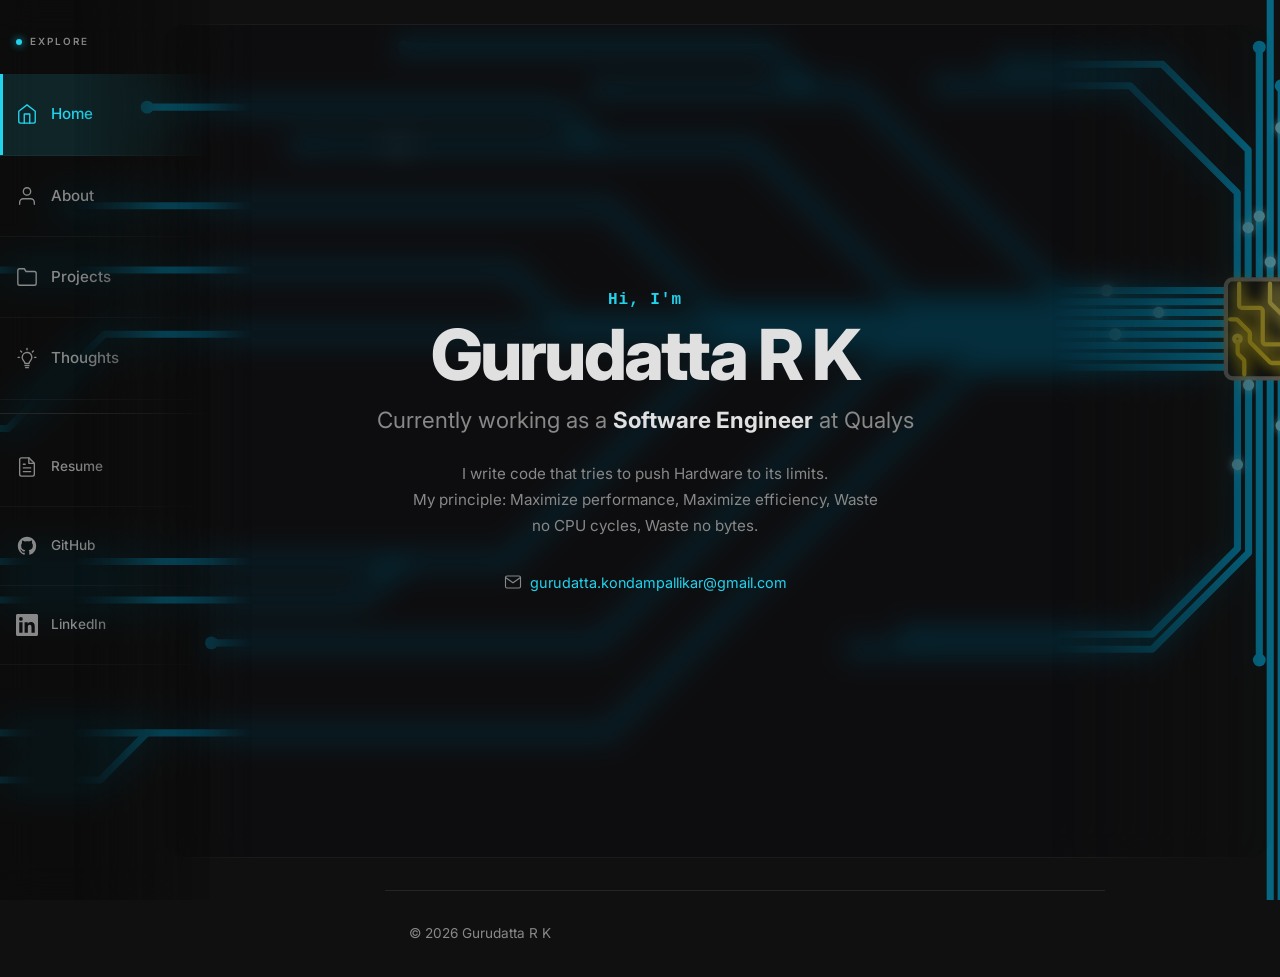
==== commit ec431f80: "minor UI tweaks" ====
--- a/index.html
+++ b/index.html
@@ -67,5 +67,13 @@
 <footer>
   <span>&copy; 2026 Gurudatta R K</span>
 </footer>
+
+  <nav class="mobile-nav">
+    <a href="index.html" class="mobile-nav-btn active"><svg viewBox="0 0 24 24"><path d="M3 9l9-7 9 7v11a2 2 0 01-2 2H5a2 2 0 01-2-2z"/><path d="M9 22V12h6v10"/></svg><span>Home</span></a>
+    <a href="about.html" class="mobile-nav-btn"><svg viewBox="0 0 24 24"><path d="M20 21v-2a4 4 0 00-4-4H8a4 4 0 00-4 4v2"/><circle cx="12" cy="7" r="4"/></svg><span>About</span></a>
+    <a href="projects.html" class="mobile-nav-btn"><svg viewBox="0 0 24 24"><path d="M22 19a2 2 0 01-2 2H4a2 2 0 01-2-2V5a2 2 0 012-2h5l2 3h9a2 2 0 012 2z"/></svg><span>Projects</span></a>
+    <a href="thoughts.html" class="mobile-nav-btn"><svg viewBox="0 0 24 24"><path d="M12 20h9"/><path d="M16.5 3.5a2.121 2.121 0 013 3L7 19l-4 1 1-4L16.5 3.5z"/></svg><span>Thoughts</span></a>
+    <a href="https://github.com/GurudattaRK" target="_blank" rel="noopener" class="mobile-nav-btn"><svg viewBox="0 0 24 24" class="fill-icon"><path d="M12 2C6.477 2 2 6.484 2 12.017c0 4.425 2.865 8.18 6.839 9.504.5.092.682-.217.682-.483 0-.237-.008-.868-.013-1.703-2.782.605-3.369-1.343-3.369-1.343-.454-1.158-1.11-1.466-1.11-1.466-.908-.62.069-.608.069-.608 1.003.07 1.531 1.032 1.531 1.032.892 1.53 2.341 1.088 2.91.832.092-.647.35-1.088.636-1.338-2.22-.253-4.555-1.113-4.555-4.951 0-1.093.39-1.988 1.029-2.688-.103-.253-.446-1.272.098-2.65 0 0 .84-.27 2.75 1.026A9.564 9.564 0 0112 6.844c.85.004 1.705.115 2.504.337 1.909-1.296 2.747-1.027 2.747-1.027.546 1.379.202 2.398.1 2.651.64.7 1.028 1.595 1.028 2.688 0 3.848-2.339 4.695-4.566 4.943.359.309.678.92.678 1.855 0 1.338-.012 2.419-.012 2.747 0 .268.18.58.688.482A10.019 10.019 0 0022 12.017C22 6.484 17.522 2 12 2z"/></svg><span>GitHub</span></a>
+  </nav>
 </body>
 </html>
--- a/style.css
+++ b/style.css
@@ -94,12 +94,12 @@
   display: flex;
   align-items: center;
   gap: 0.8rem;
-  padding: 0.88rem 1rem;
+  padding: 1.75rem 1rem;
   border-radius: 0;
   color: var(--muted);
   text-decoration: none;
   font-weight: 500;
-  font-size: 0.9rem;
+  font-size: 0.95rem;
   transition: background 0.18s ease, color 0.18s ease, box-shadow 0.18s ease;
   border: none;
   border-bottom: 1px solid rgba(255,255,255,0.04);
@@ -109,8 +109,8 @@
 }
 
 .sidenav-btn svg {
-  width: 20px;
-  height: 20px;
+  width: 22px;
+  height: 22px;
   fill: none;
   stroke: currentColor;
   stroke-width: 1.5;
@@ -181,7 +181,7 @@
   padding-left: var(--sidenav-w);
 }
 
-main{max-width:1100px;margin:1.5rem auto 2rem -3rem;padding:3rem 2.5rem 4rem 6rem;background:rgba(12,12,16,0.45);backdrop-filter:blur(14px) saturate(130%);-webkit-backdrop-filter:blur(14px) saturate(130%);border-radius:24px;border:1px solid rgba(255,255,255,0.06);position:relative;mask:linear-gradient(to right,transparent 0px,black 90px,black calc(100% - 60px),transparent);-webkit-mask:linear-gradient(to right,transparent 0px,black 90px,black calc(100% - 60px),transparent)}
+main{max-width:1300px;margin:1.5rem 0.5rem 2rem -3rem;padding:3rem 15rem 4rem 6rem;background:rgba(12,12,16,0.45);backdrop-filter:blur(14px) saturate(130%);-webkit-backdrop-filter:blur(14px) saturate(130%);border-radius:24px;border:1px solid rgba(255,255,255,0.06);position:relative;mask:linear-gradient(to right,transparent 0px,black 90px,black calc(100% - 220px),transparent);-webkit-mask:linear-gradient(to right,transparent 0px,black 90px,black calc(100% - 220px),transparent)}
 
 /* ==========================================================================
    HERO
@@ -314,12 +314,26 @@
 /* ==========================================================================
    RESPONSIVE
    ========================================================================== */
+.mobile-nav{display:none}
+
 @media(max-width:768px){
-  :root { --sidenav-w: 0px; }
-  .sidenav { display: none; }
-  body.has-sidenav { padding-left: 0; }
-  .hero{min-height:50vh}
+  :root{--sidenav-w:0px}
+  .sidenav{display:none}
+  body{padding-bottom:66px}
+  body.has-sidenav{padding-left:0}
+  main{max-width:100%;margin:0;padding:2rem 1.25rem 3rem;border-radius:0;border-left:none;border-right:none;mask:none;-webkit-mask:none}
+  .hero{min-height:65vh;padding-top:2rem}
+  .hero h1{font-size:clamp(1.8rem,9vw,2.8rem);white-space:normal;letter-spacing:-0.02em}
+  .hero .tagline{font-size:clamp(0.9rem,3.5vw,1.1rem)}
   footer{flex-direction:column;gap:1rem;text-align:center}
+  .mobile-nav{display:flex;position:fixed;bottom:0;left:0;right:0;height:64px;background:rgba(6,6,8,0.85);backdrop-filter:blur(24px) saturate(160%);-webkit-backdrop-filter:blur(24px) saturate(160%);border-top:1px solid rgba(255,255,255,0.08);z-index:300;align-items:stretch;mask:none;-webkit-mask:none}
+  .mobile-nav-btn{flex:1;display:flex;flex-direction:column;align-items:center;justify-content:center;gap:4px;color:var(--muted);text-decoration:none;font-size:0.58rem;font-weight:600;letter-spacing:0.05em;text-transform:uppercase;transition:color 0.18s,background 0.18s;border-right:1px solid rgba(255,255,255,0.04);-webkit-tap-highlight-color:transparent}
+  .mobile-nav-btn:last-child{border-right:none}
+  .mobile-nav-btn svg{width:22px;height:22px;fill:none;stroke:currentColor;stroke-width:1.5;stroke-linecap:round;stroke-linejoin:round;flex-shrink:0}
+  .mobile-nav-btn svg.fill-icon{fill:currentColor;stroke:none}
+  .mobile-nav-btn.active{color:var(--accent)}
+  .mobile-nav-btn.active svg{filter:drop-shadow(0 0 5px rgba(34,211,238,0.55))}
+  .mobile-nav-btn:active{background:rgba(255,255,255,0.06)}
 }
 
 /* ==========================================================================
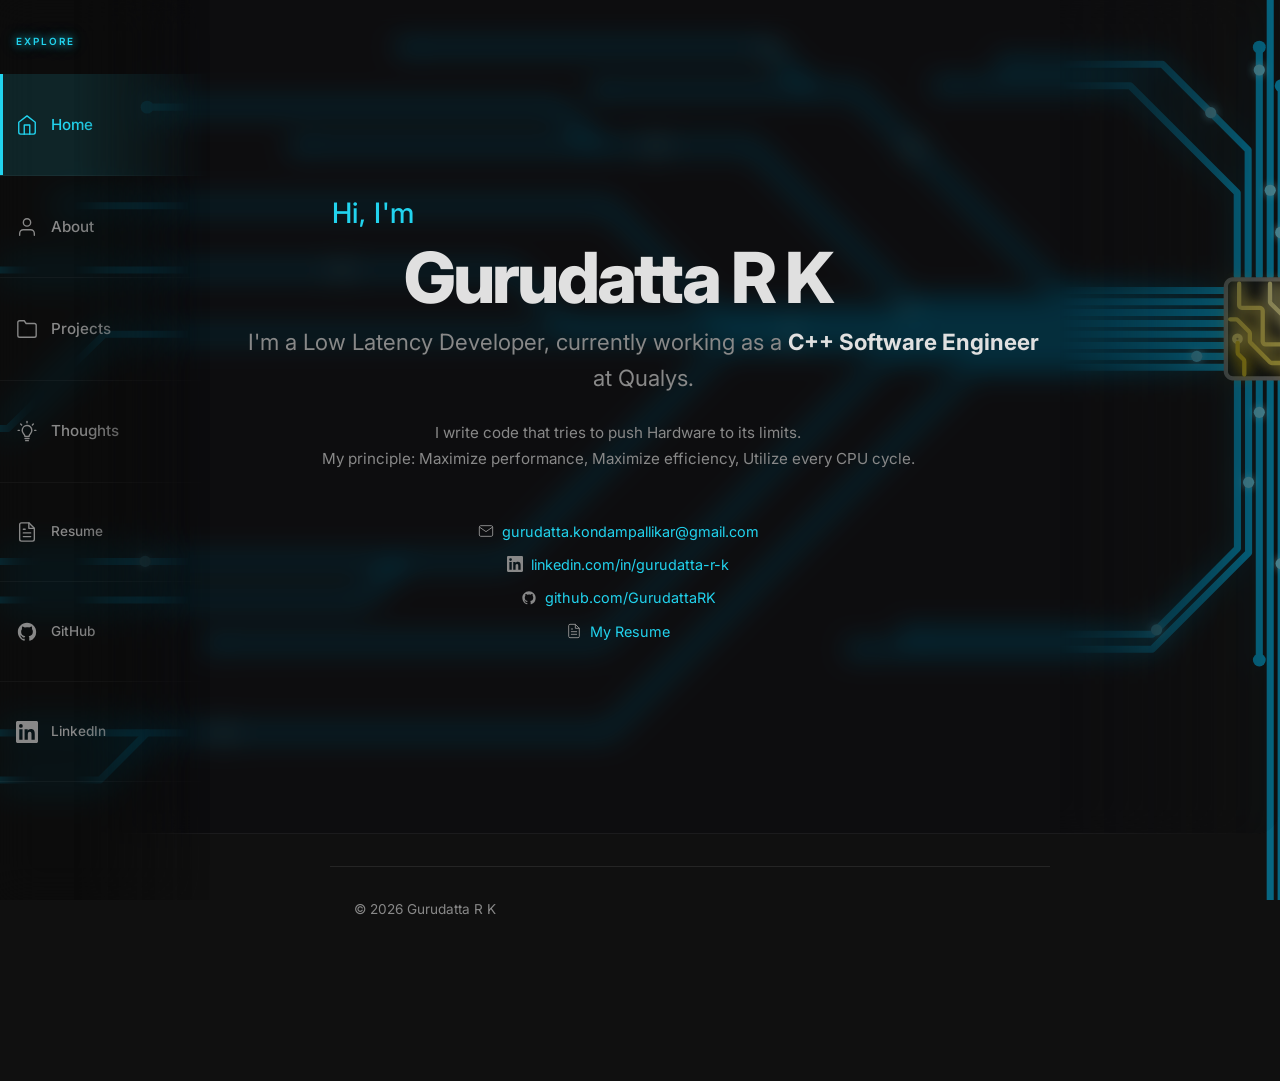
==== commit 4401ecc3: "mobile UI tweaks and sidenav panel update" ====
--- a/index.html
+++ b/index.html
@@ -34,7 +34,6 @@
       <span>Thoughts</span>
     </a>
   </div>
-  <div class="sidenav-divider"></div>
   <div class="sidenav-links">
     <a href="Gurudatta_Resume.pdf" target="_blank" class="sidenav-btn sidenav-ext">
       <svg viewBox="0 0 24 24" xmlns="http://www.w3.org/2000/svg"><path d="M14 2H6a2 2 0 00-2 2v16a2 2 0 002 2h12a2 2 0 002-2V8z" stroke-linecap="round" stroke-linejoin="round"/><path d="M14 2v6h6M16 13H8M16 17H8M10 9H8" stroke-linecap="round" stroke-linejoin="round"/></svg>
@@ -55,11 +54,25 @@
   <section class="hero">
     <p class="hi a1">Hi, I'm</p>
     <h1 class="a1">Gurudatta R K</h1>
-    <p class="tagline a2"><span class="norm">Currently working as a </span><span class="bold">Software Engineer</span><span class="norm"> at Qualys</span></p>
-    <p class="a3" style="color:var(--muted);max-width:480px;font-size:.95rem;line-height:1.7">I write code that tries to push Hardware to its limits.<br>My principle: Maximize performance, Maximize efficiency, Waste no CPU cycles, Waste no bytes.</p>
-    <div class="email-row a4">
-      <svg viewBox="0 0 24 24" xmlns="http://www.w3.org/2000/svg"><path d="M4 4h16c1.1 0 2 .9 2 2v12c0 1.1-.9 2-2 2H4c-1.1 0-2-.9-2-2V6c0-1.1.9-2 2-2z" stroke="currentColor" stroke-width="1.5" fill="none"/><path d="M22 6l-10 7L2 6" stroke="currentColor" stroke-width="1.5" fill="none"/></svg>
-      <a href="mailto:gurudatta.kondampallikar@gmail.com">gurudatta.kondampallikar@gmail.com</a>
+    <p class="tagline tagline-right a2"><span class="norm">I'm a Low Latency Developer, currently working as a </span><span class="bold">C++ Software Engineer</span><span class="norm"> at Qualys.</span></p>
+    <p class="hero-bio a3">I write code that tries to push Hardware to its limits.<br>My principle: Maximize performance, Maximize efficiency, Utilize every CPU cycle.</p>
+    <div class="hero-contact a4">
+      <div class="hero-contact-item">
+        <svg viewBox="0 0 24 24" xmlns="http://www.w3.org/2000/svg"><path d="M4 4h16c1.1 0 2 .9 2 2v12c0 1.1-.9 2-2 2H4c-1.1 0-2-.9-2-2V6c0-1.1.9-2 2-2z" stroke="currentColor" stroke-width="1.5" fill="none"/><path d="M22 6l-10 7L2 6" stroke="currentColor" stroke-width="1.5" fill="none"/></svg>
+        <span class="email-select">gurudatta.kondampallikar@gmail.com</span>
+      </div>
+      <div class="hero-contact-item">
+        <svg viewBox="0 0 24 24" xmlns="http://www.w3.org/2000/svg" class="fill-icon"><path d="M20.447 20.452h-3.554v-5.569c0-1.328-.027-3.037-1.852-3.037-1.853 0-2.136 1.445-2.136 2.939v5.667H9.351V9h3.414v1.561h.046c.477-.9 1.637-1.85 3.37-1.85 3.601 0 4.267 2.37 4.267 5.455v6.286zM5.337 7.433a2.062 2.062 0 01-2.063-2.065 2.064 2.064 0 112.063 2.065zm1.782 13.019H3.555V9h3.564v11.452zM22.225 0H1.771C.792 0 0 .774 0 1.729v20.542C0 23.227.792 24 1.771 24h20.451C23.2 24 24 23.227 24 22.271V1.729C24 .774 23.2 0 22.222 0h.003z"/></svg>
+        <a href="https://www.linkedin.com/in/gurudatta-r-k/" target="_blank" rel="noopener">linkedin.com/in/gurudatta-r-k</a>
+      </div>
+      <div class="hero-contact-item">
+        <svg viewBox="0 0 24 24" xmlns="http://www.w3.org/2000/svg" class="fill-icon"><path d="M12 2C6.477 2 2 6.484 2 12.017c0 4.425 2.865 8.18 6.839 9.504.5.092.682-.217.682-.483 0-.237-.008-.868-.013-1.703-2.782.605-3.369-1.343-3.369-1.343-.454-1.158-1.11-1.466-1.11-1.466-.908-.62.069-.608.069-.608 1.003.07 1.531 1.032 1.531 1.032.892 1.53 2.341 1.088 2.91.832.092-.647.35-1.088.636-1.338-2.22-.253-4.555-1.113-4.555-4.951 0-1.093.39-1.988 1.029-2.688-.103-.253-.446-1.272.098-2.65 0 0 .84-.27 2.75 1.026A9.564 9.564 0 0112 6.844c.85.004 1.705.115 2.504.337 1.909-1.296 2.747-1.027 2.747-1.027.546 1.379.202 2.398.1 2.651.64.7 1.028 1.595 1.028 2.688 0 3.848-2.339 4.695-4.566 4.943.359.309.678.92.678 1.855 0 1.338-.012 2.419-.012 2.747 0 .268.18.58.688.482A10.019 10.019 0 0022 12.017C22 6.484 17.522 2 12 2z"/></svg>
+        <a href="https://github.com/GurudattaRK" target="_blank" rel="noopener">github.com/GurudattaRK</a>
+      </div>
+      <div class="hero-contact-item">
+        <svg viewBox="0 0 24 24" xmlns="http://www.w3.org/2000/svg"><path d="M14 2H6a2 2 0 00-2 2v16a2 2 0 002 2h12a2 2 0 002-2V8z" stroke="currentColor" stroke-width="1.5" fill="none"/><path d="M14 2v6h6M16 13H8M16 17H8M10 9H8" stroke="currentColor" stroke-width="1.5" fill="none" stroke-linecap="round"/></svg>
+        <a href="Gurudatta_Resume.pdf" target="_blank" rel="noopener">My Resume</a>
+      </div>
     </div>
   </section>
 </main>
--- a/style.css
+++ b/style.css
@@ -15,6 +15,7 @@
   --s: 1.5rem;
   --mw: 720px;
   --sidenav-w: 210px;
+  --sidenav-collapsed: 100px;
 }
 
 *{margin:0;padding:0;box-sizing:border-box}
@@ -42,8 +43,10 @@
   position: fixed;
   top: 0;
   left: 0;
-  width: var(--sidenav-w);
+  width: var(--sidenav-collapsed);
   height: 100vh;
+  overflow: hidden;
+  transition: width 0.28s cubic-bezier(0.4,0,0.2,1);
   background: rgba(8,8,8,0.50);
   backdrop-filter: blur(18px) saturate(140%);
   -webkit-backdrop-filter: blur(18px) saturate(140%);
@@ -60,7 +63,8 @@
   font-family: var(--font-body);
   font-size: 0.62rem;
   font-weight: 600;
-  color: var(--muted);
+  color: var(--accent);
+  text-shadow: 0 0 10px var(--accent), 0 0 20px rgba(34,211,238,0.4);
   letter-spacing: 0.20em;
   text-transform: uppercase;
   padding: 0.4rem 1rem 1.5rem;
@@ -70,6 +74,7 @@
 }
 
 .sidenav-brand-dot {
+  display: none;
   width: 6px;
   height: 6px;
   background: var(--accent);
@@ -84,17 +89,12 @@
   gap: 0;
 }
 
-.sidenav-divider {
-  height: 1px;
-  background: var(--border);
-  margin: 0.85rem 0;
-}
 
 .sidenav-btn {
   display: flex;
   align-items: center;
   gap: 0.8rem;
-  padding: 1.75rem 1rem;
+  padding: 2.4rem 1rem;
   border-radius: 0;
   color: var(--muted);
   text-decoration: none;
@@ -178,18 +178,21 @@
    LAYOUT — pages with sidenav
    ========================================================================== */
 body.has-sidenav {
-  padding-left: var(--sidenav-w);
-}
-
-main{max-width:1300px;margin:1.5rem 0.5rem 2rem -3rem;padding:3rem 15rem 4rem 6rem;background:rgba(12,12,16,0.45);backdrop-filter:blur(14px) saturate(130%);-webkit-backdrop-filter:blur(14px) saturate(130%);border-radius:24px;border:1px solid rgba(255,255,255,0.06);position:relative;mask:linear-gradient(to right,transparent 0px,black 90px,black calc(100% - 220px),transparent);-webkit-mask:linear-gradient(to right,transparent 0px,black 90px,black calc(100% - 220px),transparent)}
+  padding-left: var(--sidenav-collapsed);
+}
+.sidenav:hover{width:var(--sidenav-w)}
+.sidenav-btn span{opacity:0;max-width:0;overflow:hidden;white-space:nowrap;transition:opacity 0.15s,max-width 0.22s}
+.sidenav:hover .sidenav-btn span{opacity:1;max-width:200px}
+
+main{max-width:1300px;margin:-8rem auto 2rem auto;padding:11rem 15rem 4rem 6rem;background:rgba(12,12,16,0.45);backdrop-filter:blur(14px) saturate(130%);-webkit-backdrop-filter:blur(14px) saturate(130%);border-radius:0 0 24px 24px;border:1px solid rgba(255,255,255,0.06);position:relative;mask:linear-gradient(to right,transparent 0px,black 90px,black calc(100% - 220px),transparent);-webkit-mask:linear-gradient(to right,transparent 0px,black 90px,black calc(100% - 220px),transparent)}
 
 /* ==========================================================================
    HERO
    ========================================================================== */
-.hero{min-height:80vh;display:flex;flex-direction:column;justify-content:center;align-items:center;text-align:center;position:relative;overflow:hidden;padding-top:1rem}
-.hi{font-size:1rem;color:var(--accent);font-family:var(--font-mono);margin-bottom:.4rem;letter-spacing:.06em;font-weight:600}
-.hero h1{font-size:clamp(3.2rem,5.5vw,5.5rem);font-weight:800;letter-spacing:-.04em;line-height:1.0;margin-bottom:.7rem;white-space:nowrap}
-.hero .tagline{font-size:clamp(1.05rem,2.2vw,1.4rem);color:var(--muted);margin-bottom:1.5rem;font-weight:500}
+.hero{min-height:80vh;display:flex;flex-direction:column;justify-content:center;align-items:stretch;position:relative;overflow:hidden;padding-top:1rem}
+.hi{font-size:clamp(1.05rem,2.2vw,4rem);color:var(--accent);margin-bottom:.4rem;letter-spacing:.02em;font-weight:500;text-align:justify;padding-left:16%}
+.hero h1{font-size:clamp(3.2rem,5.5vw,5.5rem);font-weight:800;letter-spacing:-.04em;line-height:1.0;margin-bottom:.7rem;white-space:nowrap;text-align:center}
+.hero .tagline{font-size:clamp(1.05rem,2.2vw,1.4rem);color:var(--muted);margin-bottom:1.5rem;font-weight:500;text-align:center;padding-left:6%}
 .tagline .norm{color:var(--muted);font-weight:400}
 .tagline .bold{color:var(--text);font-weight:700}
 
@@ -197,6 +200,18 @@
 .email-row a{color:var(--accent);text-decoration:none;transition:opacity .2s ease}
 .email-row a:hover{opacity:.8}
 .email-row svg{width:18px;height:18px;fill:currentColor}
+.tagline-right{text-align:right}
+.hero-bio{color:var(--muted);max-width:680px;font-size:.95rem;line-height:1.7;text-align:center;margin:0 auto 1.5rem}
+.hero-contact{display:flex;flex-direction:column;align-items:center;gap:.65rem;margin-top:1.5rem}
+.hero-contact-item{display:flex;align-items:center;gap:.5rem;color:var(--muted);font-size:.9rem}
+.hero-contact-item svg{width:16px;height:16px;fill:none;stroke:currentColor;stroke-width:1.5;flex-shrink:0}
+.hero-contact-item svg.fill-icon{fill:currentColor;stroke:none}
+.hero-contact-item a{color:var(--accent);text-decoration:none;transition:opacity .2s}
+.hero-contact-item a:hover{opacity:.8}
+.email-select{color:var(--accent);user-select:all;cursor:text}
+.hero-resume-btn{cursor:pointer;pointer-events:all;display:inline-flex;align-items:center;gap:.4rem;margin-top:.5rem;padding:.5rem 1.2rem;background:rgba(34,211,238,0.08);border:1px solid var(--accent-dim);border-radius:6px;color:var(--accent);text-decoration:none;font-size:.85rem;font-weight:600;letter-spacing:.04em;transition:background .18s,border-color .18s}
+.hero-resume-btn:hover{background:rgba(34,211,238,0.15);border-color:var(--accent)}
+.hero-resume-btn svg{width:15px;height:15px;fill:none;stroke:currentColor;stroke-width:1.5;stroke-linecap:round;stroke-linejoin:round;flex-shrink:0}
 
 /* ==========================================================================
    SQUIRCLE GRID (kept for possible reuse)
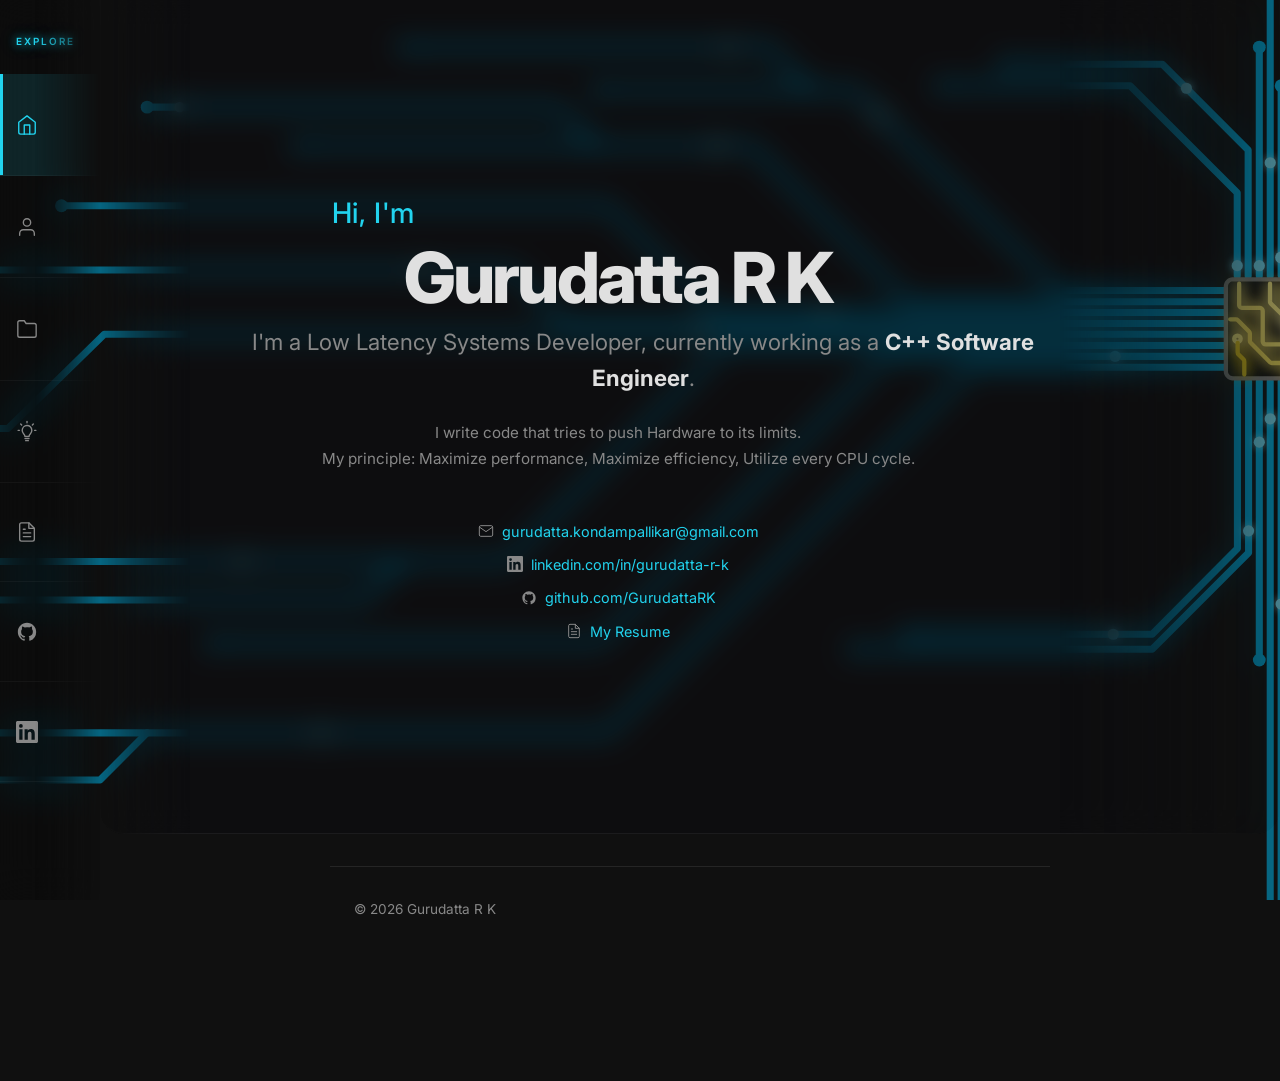
==== commit 0da598c1: "resume update" ====
--- a/index.html
+++ b/index.html
@@ -54,7 +54,7 @@
   <section class="hero">
     <p class="hi a1">Hi, I'm</p>
     <h1 class="a1">Gurudatta R K</h1>
-    <p class="tagline tagline-right a2"><span class="norm">I'm a Low Latency Developer, currently working as a </span><span class="bold">C++ Software Engineer</span><span class="norm"> at Qualys.</span></p>
+    <p class="tagline tagline-right a2"><span class="norm">I'm a Low Latency Systems Developer, currently working as a </span><span class="bold">C++ Software Engineer</span><span class="norm">.</span></p>
     <p class="hero-bio a3">I write code that tries to push Hardware to its limits.<br>My principle: Maximize performance, Maximize efficiency, Utilize every CPU cycle.</p>
     <div class="hero-contact a4">
       <div class="hero-contact-item">
